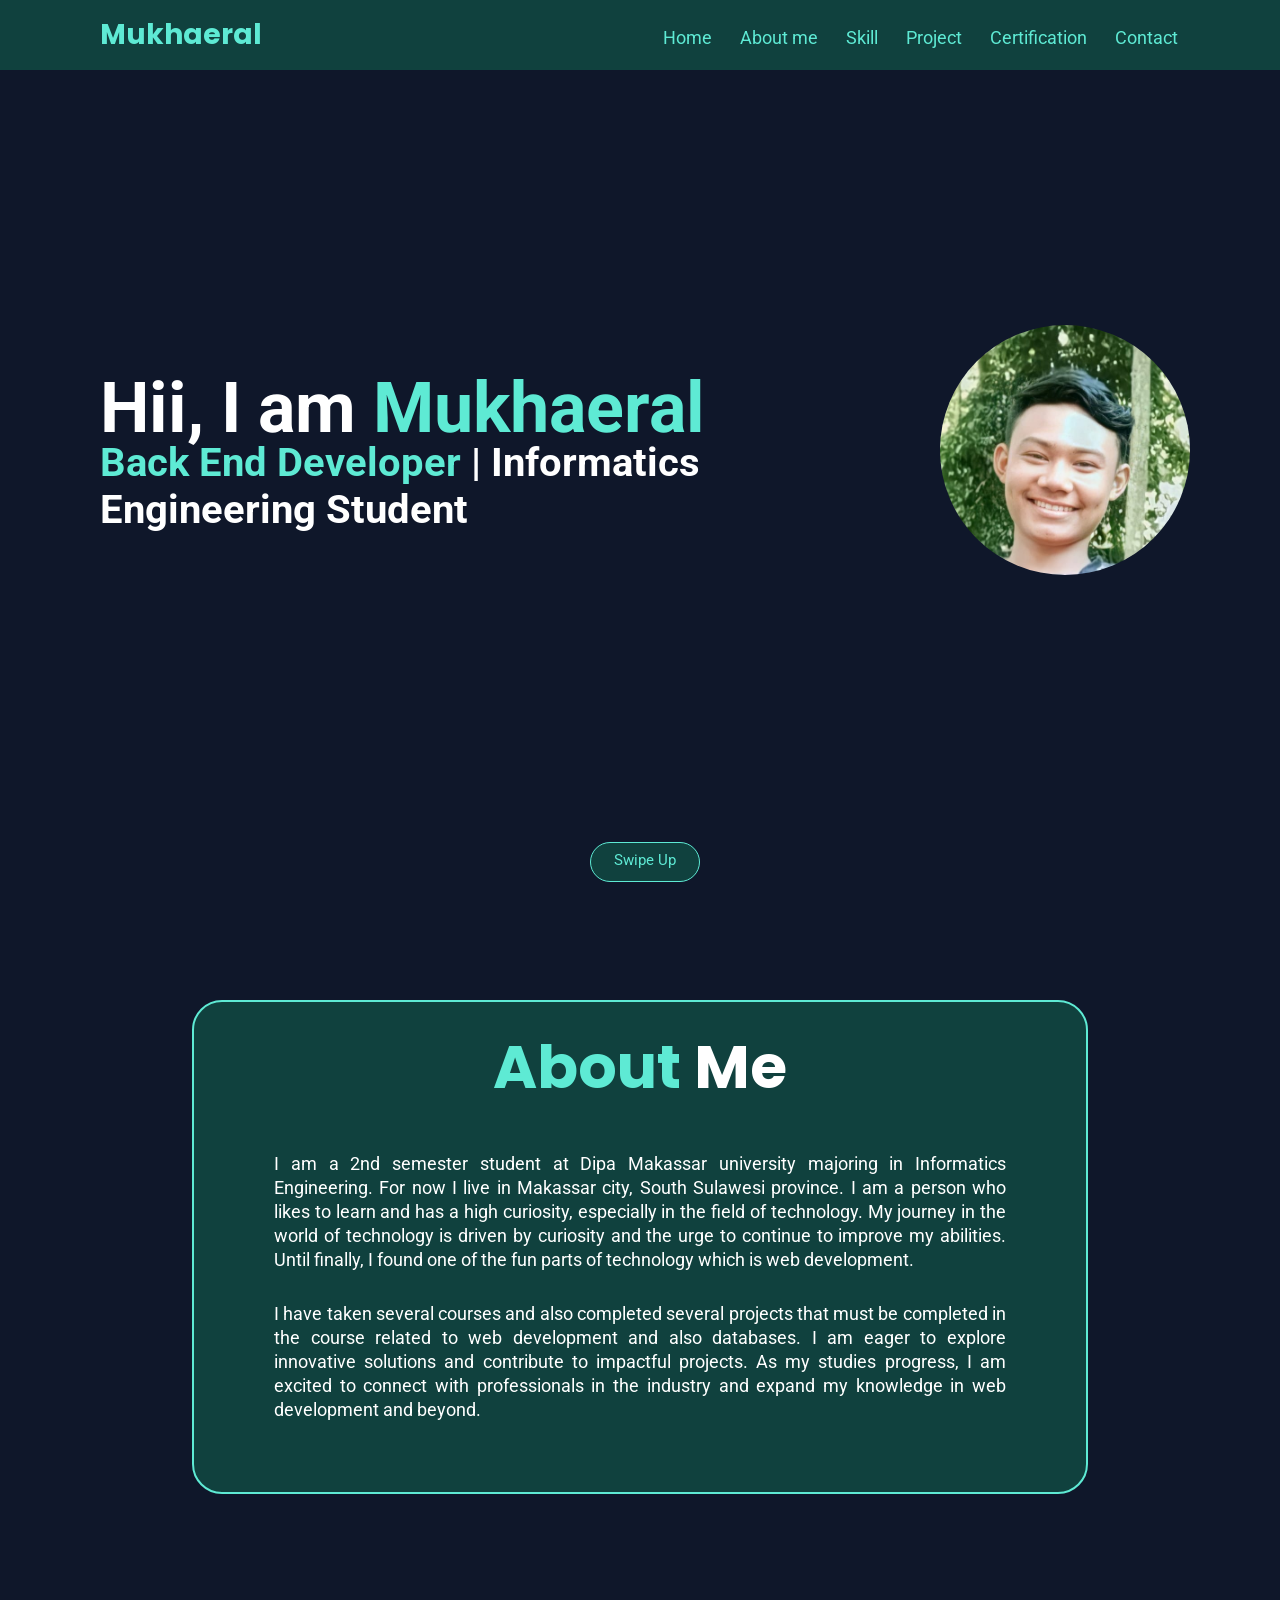
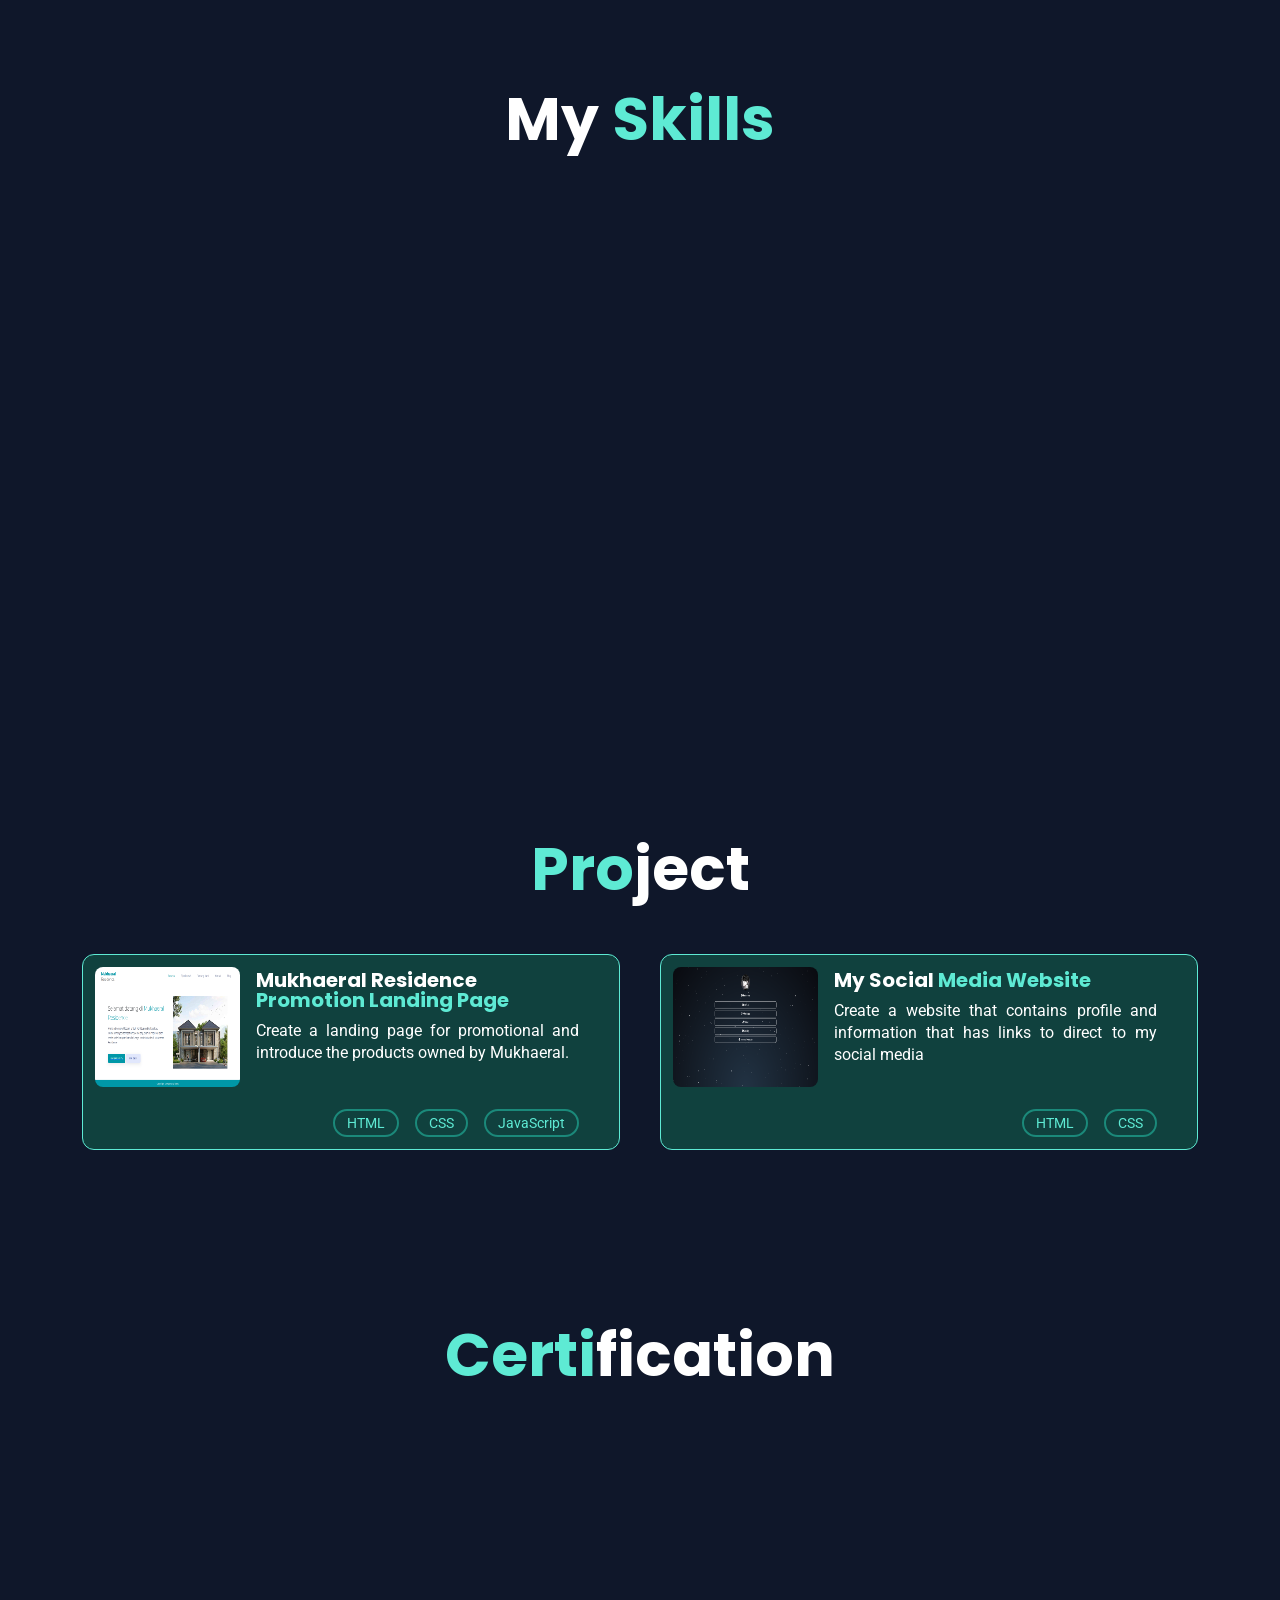
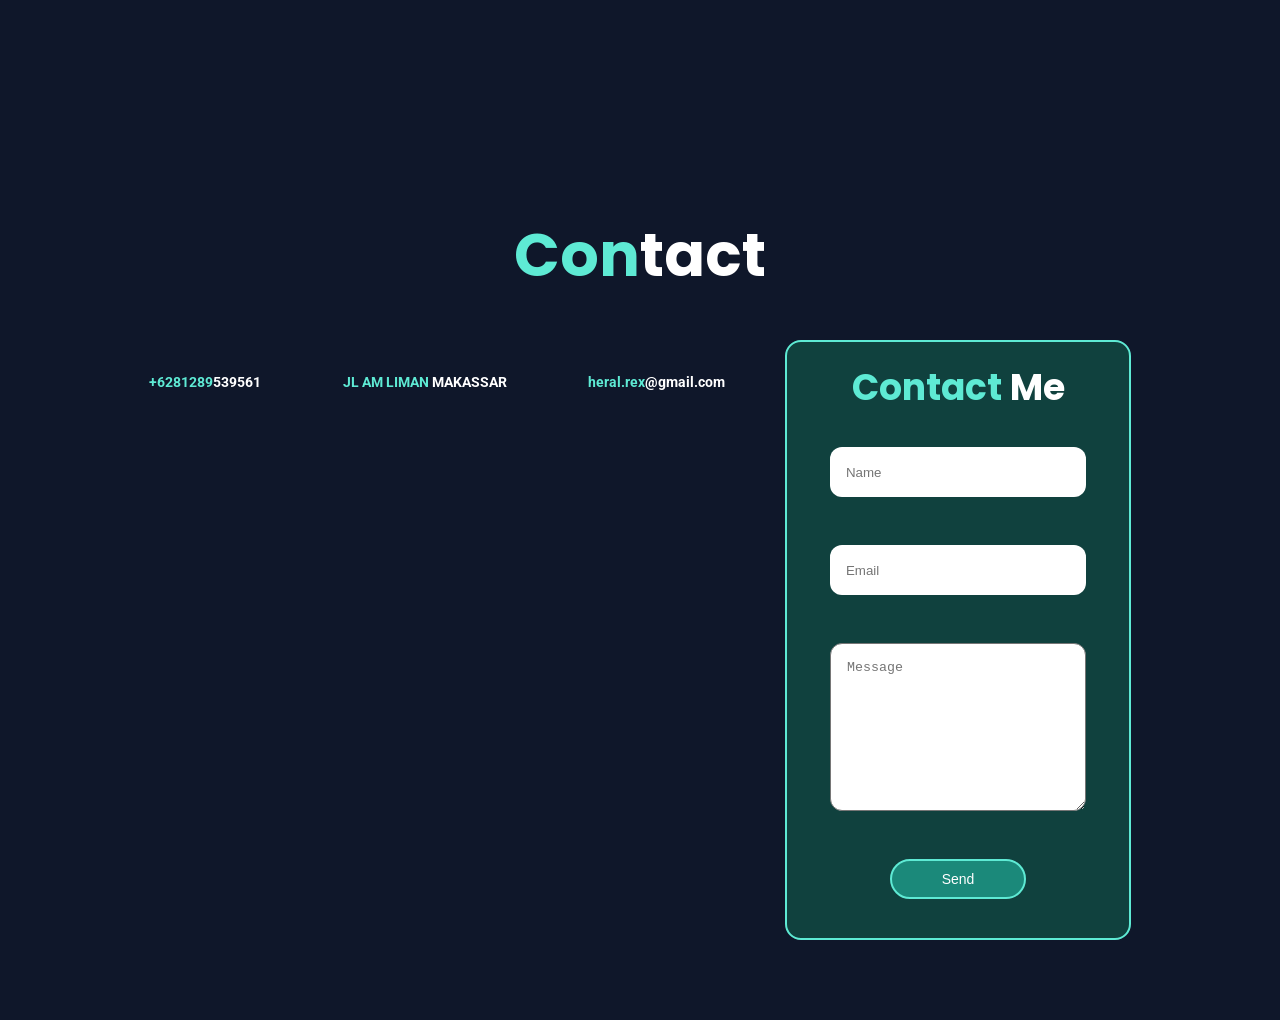
==== index.html @ 5451cfa3 "Add files via upload" ====
<!DOCTYPE html>
<html lang="en">

<head>
    <meta charset="UTF-8">
    <meta name="viewport" content="width=device-width, initial-scale=1.0">
    <title>Mukhaeral's Portofolio</title>

    <!-- font awesome -->
    <link rel="stylesheet" href="fontawesome/css/all.css">

    <!-- AOS ANIMATION -->
    <link href="https://unpkg.com/aos@2.3.1/dist/aos.css" rel="stylesheet">

    <!-- my style css -->
    <link rel="stylesheet" href="style/style.css">

    <!-- google font -->
    <link rel="preconnect" href="https://fonts.googleapis.com">
    <link rel="preconnect" href="https://fonts.gstatic.com" crossorigin>
    <link
        href="https://fonts.googleapis.com/css2?family=Poppins:ital,wght@0,100;0,200;0,300;0,400;0,500;0,600;0,700;0,800;0,900;1,100;1,200;1,300;1,400;1,500;1,600;1,700;1,800;1,900&family=Roboto:wght@400;500;700&display=swap"
        rel="stylesheet">
</head>

<body>
    <!-- HOME -->
    <section class="home" id="home">
        <header>
            <h2>Mukhaeral</h2>
            <ul class="">
                <li><a href="#home">Home</a></li>
                <li><a href="#about">About me</a></li>
                <li><a href="#skill">Skill</a></li>
                <li><a href="#project">Project</a></li>
                <li><a href="#certification">Certification</a></li>
                <li><a href="#contact">Contact</a></li>
            </ul>
            <i class="fa-solid fa-bars fa-2x hamburger-menu"></i>
        </header>
        <div class="section-home">
            <div class="field-text-home">
                <h1>Hii, I am <br> <span>Mukhaeral</span></h1>
                <h3>Back End Developer <span>| Informatics Engineering Student </span></h3>
            </div>
            <div class="field-image-home">
                <img src="img/photo.jpg" alt="">
            </div>
        </div>
        <a class="swipe-up" href="#about">Swipe Up <i class="fa-solid fa-arrow-down arrow-swipeup"></i></a>
    </section>
    <!-- HOME -->

    <!-- ABOUT -->
    <section class="about" id="about">
        <div class="container-about" data-aos="fade-up" data-aos-duration="1500">
            <h1>About <span>Me</span></h1>
            <p>I am a 2nd semester student at Dipa Makassar university majoring in Informatics Engineering. For
                now I live in Makassar city, South Sulawesi province. I am a person who likes to learn and has a high curiosity,
                especially in the field of technology. My journey in the world of technology is driven by curiosity and
                the urge to continue to improve my abilities. Until finally, I found one of the fun parts of technology
                which is web development.</p>
            <p>I have taken several courses and also completed several projects that must be
                completed in the course related to web development and also databases. I am eager to explore innovative
                solutions and contribute to impactful projects. As my studies progress, I am excited to connect with
                professionals in the industry and expand my knowledge in web development and beyond.</p>
        </div>
    </section>
    <!-- ABOUT -->

    <!-- SKILLS -->
    <section class="skill" id="skill">
        <h1>My <span>Skills</span></h1>
        <div class="container-image-skill">
            <div class="field-image-skill" data-aos="flip-left">
                <img src="img/logo_html.png" alt="" class="image-skill">
                <span>HTML</span>
            </div>
            <div class="field-image-skill">
                <img src="img/logo_css.png" alt="" class="image-skill">
                <span>CSS</span>
            </div>
            <div class="field-image-skill">
                <img src="img/logo_javascript.png" alt="" class="image-skill">
                <span>JAVASCRIPT</span>
            </div>
            <div class="field-image-skill">
                <img src="img/c-logo-icon-28389.png" alt="" class="image-skill">
                <span>C++</span>
            </div>
            <div class="field-image-skill">
                <img src="https://s3.dualstack.us-east-2.amazonaws.com/pythondotorg-assets/media/community/logos/python-logo-only.png" alt="" class="image-skill">
                <span>PYTHON</span>
            </div>
            <div class="field-image-skill">
                <img src="img/Flask.png" alt="" class="image-skill">
                <span>FLASK</span>
            </div>
            <div class="field-image-skill">
                <img src="img/logo_sql.png" alt="" class="image-skill">
                <span>SQL</span>
            </div>
            <div class="field-image-skill">
                <img src="img/logo_github.png" alt="" class="image-skill">
                <span>GITHUB</span>
            </div>
        </div>
    </section>
    <!--SKILLS -->

    <!-- PROJECT -->
    <section class="project" id="project">
        <h1>Pro<span>ject</span></h1>

        <div class="container-project">

            <div class="field-project">
                <a href="https://mukhaerall.github.io/residence.github.io/mukhaeral-residence-property/" class="link-to-project">
                    <img src="img/Cuplikan layar 2024-12-09 232421.png" alt="">
                    <div class="field-text-project">
                        <h3>Mukhaeral Residence <span>Promotion Landing Page</span></h3>
                        <p class="description-project">Create a landing page for promotional and introduce the
                            products owned by Mukhaeral.</p>
                    </div>
                </a>
                <div class="technology-project">
                    <a href="">HTML</a>
                    <a href="">CSS</a>
                    <a href="">JavaScript</a>
                </div>
            </div>



            <!-- <div class="field-project">
                <a href="" class="link-to-project">
                    <img src="img/project_websekolah.png" alt="">
                    <div class="field-text-project">
                        <h3>SMK Dharma Bakti <span>Registration Form</span></h3>
                        <p class="description-project">Create web information about SMK Dharma Bakti and create a
                            registration feature that directly outputs student data inputted using php</p>
                    </div>
                </a>
                <div class="technology-project">
                    <a href="">HTML</a>
                    <a href="">CSS</a>
                    <a href="">PHP</a>
                </div>
            </div> -->



            <!-- <div class="field-project">
                <a href="" class="link-to-project">
                    <img src="img/project_webbuku.png" alt="">
                    <div class="field-text-project">
                        <h3>Bookshelf <span>Apps</span></h3>
                        <p class="description-project">Create a bookshelf application that functions to monitor books
                            that
                            have not been read or books that have been read and add a book search feature in the
                            bookshelf
                            list.</p>
                    </div>
                </a>
                <div class="technology-project">
                    <a href="">HTML</a>
                    <a href="">CSS</a>
                    <a href="">JavaScript</a>
                    <a href="">Web Storage</a>
                </div>
            </div> -->



            <!-- <div class="field-project">
                <a href="https://fahriprasetya.github.io/ToDoList.github.io/" class="link-to-project">
                    <img src="img/project_todolist.png" alt="">
                    <div class="field-text-project">
                        <h3>To Do List <span>Web Apps</span></h3>
                        <p class="description-project">Create a to do list web application that functions to add tasks
                            that
                            you want to complete through user input. and has a feature to move or delete the task to
                            another
                            section if the task has been completed</p>
                    </div>
                </a>
                <div class="technology-project">
                    <a href="">HTML</a>
                    <a href="">CSS</a>
                    <a href="">JavaScript</a>
                    <a href="">Web Storage</a>
                </div>
            </div> -->


            <div class="field-project">
                <a href="https://mukhaerall.github.io/linktree/Linktree/" class="link-to-project">
                    <img src="img/Cuplikan layar 2024-12-09 213313.png" alt="">
                    <div class="field-text-project">
                        <h3>My Social <span>Media Website</span></h3>
                        <p class="description-project">Create a website that contains profile and information that has
                            links
                            to direct to my social media</p>
                    </div>
                </a>
                <div class="technology-project">
                    <a href="">HTML</a>
                    <a href="">CSS</a>
                    <!-- <a href="">JavaScript</a> -->
                </div>
            </div>



            <!-- <div class="field-project">
                <a href="" class="link-to-project">
                    <img src="img/project_webdigitalent.png" alt="">
                    <div class="field-text-project">
                        <h3>Slicing UI <span>Web Digitalent Kominfo</span></h3>
                        <p class="description-project">Duplicating one part of the Kominfo Digitalent website to hone my
                            skills and test my practical abilities in using html and css</p>
                    </div>
                </a>
                <div class="technology-project">
                    <a href="">HTML</a>
                    <a href="">CSS</a>
                </div>
            </div> -->


        </div>
    </section>
    <!-- PROJECT -->

    <!--Cerfitication -->
    <section class="certification" id="certification">
        <h1>Certi<span>fication</span></h1>
        <div class="container-certificate">
            <div class="field-certificate">
                <img src="img/download.jpeg" alt="" class="img-certificate" data-aos="zoom-in">
                <i class="fa-solid fa-eye fa-xl icon-eye"></i>
                <div class="overlay-image-certificate">
                    <div class="field-overlay-certificate">
                        <i class="fa-solid fa-chevron-left fa-3x slide-before-image-certificate"></i>
                        <img src="img/download.jpeg" alt="" class="img-certificate"
                            id="overlay-image-certificate-1">
                        <i class="fa-solid fa-chevron-right fa-3x slide-after-image-certificate"></i>
                        <button>Close</button>
                    </div>
                </div>
            </div>
            <!-- <div class="field-certificate">
                <img src="img/certificate_dicoding2.png" alt="" class="img-certificate" data-aos="zoom-in">
                <i class="fa-solid fa-eye fa-xl icon-eye"></i>
                <div class="overlay-image-certificate">
                    <div class="field-overlay-certificate">
                        <i class="fa-solid fa-chevron-left fa-3x slide-before-image-certificate"></i>
                        <img src="img/certificate_dicoding2.png" alt="" class="img-certificate"
                            id="overlay-image-certificate-2">
                        <i class="fa-solid fa-chevron-right fa-3x slide-after-image-certificate"></i>
                        <button>Close</button>
                    </div>
                </div>
            </div>
            <div class="field-certificate">
                <img src="img/certificate_dicoding3.png" alt="" class="img-certificate" data-aos="zoom-in">
                <i class="fa-solid fa-eye fa-xl icon-eye"></i>
                <div class="overlay-image-certificate">
                    <div class="field-overlay-certificate">
                        <i class="fa-solid fa-chevron-left fa-3x slide-before-image-certificate"></i>
                        <img src="img/certificate_dicoding3.png" alt="" class="img-certificate"
                            id="overlay-image-certificate-3">
                        <i class="fa-solid fa-chevron-right fa-3x slide-after-image-certificate"></i>
                        <button>Close</button>
                    </div>
                </div>
            </div>
            <div class="field-certificate">
                <img src="img/certificate_kominfo.png" alt="" class="img-certificate" data-aos="zoom-in">
                <i class="fa-solid fa-eye fa-xl icon-eye"></i>
                <div class="overlay-image-certificate">
                    <div class="field-overlay-certificate">
                        <i class="fa-solid fa-chevron-left fa-3x slide-before-image-certificate"></i>
                        <img src="img/certificate_kominfo.png" alt="" class="img-certificate"
                            id="overlay-image-certificate-4">
                        <i class="fa-solid fa-chevron-right fa-3x slide-after-image-certificate"></i>
                        <button>Close</button>
                    </div>
                </div>
            </div>
            <div class="field-certificate">
                <img src="img/certificate_revou.png" alt="" class="img-certificate" data-aos="zoom-in">
                <i class="fa-solid fa-eye fa-xl icon-eye"></i>
                <div class="overlay-image-certificate">
                    <div class="field-overlay-certificate">
                        <i class="fa-solid fa-chevron-left fa-3x slide-before-image-certificate"></i>
                        <img src="img/certificate_revou.png" alt="" class="img-certificate"
                            id="overlay-image-certificate-5">
                        <i class="fa-solid fa-chevron-right fa-3x slide-after-image-certificate"></i>
                        <button>Close</button>
                    </div>
                </div>
            </div>
            <div class="field-certificate">
                <img src="img/certificate_ptsysteric.jpg" alt="" class="img-certificate" data-aos="zoom-in">
                <i class="fa-solid fa-eye fa-xl icon-eye"></i>
                <div class="overlay-image-certificate">
                    <div class="field-overlay-certificate">
                        <i class="fa-solid fa-chevron-left fa-3x slide-before-image-certificate"></i>
                        <img src="img/certificate_ptsysteric.jpg" alt="" class="img-certificate"
                            id="overlay-image-certificate-6">
                        <i class="fa-solid fa-chevron-right fa-3x slide-after-image-certificate"></i>
                        <button>Close</button>
                    </div>
                </div>
            </div>
            <div class="field-certificate">
                <img src="img/certificate_DatabaseDesign.png" alt="" class="img-certificate" data-aos="zoom-in">
                <i class="fa-solid fa-eye fa-xl icon-eye"></i>
                <div class="overlay-image-certificate">
                    <div class="field-overlay-certificate">
                        <i class="fa-solid fa-chevron-left fa-3x slide-before-image-certificate"></i>
                        <img src="img/certificate_DatabaseDesign.png" alt="" class="img-certificate"
                            id="overlay-image-certificate-7">
                        <i class="fa-solid fa-chevron-right fa-3x slide-after-image-certificate"></i>
                        <button>Close</button>
                    </div>
                </div>
            </div>
            <div class="field-certificate">
                <img src="img/certificate_DatabaseProgramming.png" alt="" class="img-certificate" data-aos="zoom-in">
                <i class="fa-solid fa-eye fa-xl icon-eye"></i>
                <div class="overlay-image-certificate">
                    <div class="field-overlay-certificate">
                        <i class="fa-solid fa-chevron-left fa-3x slide-before-image-certificate"></i>
                        <img src="img/certificate_DatabaseProgramming.png" alt="" class="img-certificate"
                            id="overlay-image-certificate-8">
                        <i class="fa-solid fa-chevron-right fa-3x slide-after-image-certificate"></i>
                        <button>Close</button>
                    </div>
                </div>
            </div> -->
        </div>
    </section>
    <!--Certification -->

    <!-- CONTACT -->
    <section class="contact" id="contact">
        <h1>Con<span>tact</span></h1>
        <div class="container-contact">
            <div class="sosmed-and-maps">
                <div class="domain-and-contact">
                    <div class="domain-contact phone">
                        <a href="https://wa.me/6281289539561/?text=Halo%20saya%20tertarik%20melihat%20portofolio%20Anda%20bisakah%20kita%20bekerja%20sama%3F"
                            target="_blank"><i class="fa-solid fa-mobile-screen icon-domain-and-contact fa-2x"></i></a>
                        <a href="https://wa.me/6281289539561/?text=Halo%20saya%20tertarik%20melihat%20portofolio%20Anda%20bisakah%20kita%20bekerja%20sama%3F"
                            target="_blank"><span>+6281289</span>539561</a>
                    </div>
                    <div class="domain-contact house">
                        <a
                            href="https://maps.app.goo.gl/ETwwpcdt34MaTcy16" target="_blank"><i
                                class="fa-solid fa-location-dot icon-domain-and-contact fa-2x"></i></a>
                        <a
                            href="https://www.google.com/maps/embed?pb=!1m18!1m12!1m3!1d3973.7435226354655!2d119.44435619999999!3d-5.1449333!2m3!1f0!2f0!3f0!3m2!1i1024!2i768!4f13.1!3m3!1m2!1s0x2dbee38c693cf559%3A0xe69bbff5cd960261!2sAM%20LIMAN!5e0!3m2!1sid!2sid!4v1733607125897!5m2!1sid!2sid" target="_blank"><span>JL
                                AM LIMAN</span> MAKASSAR </a>
                    </div>
                    <div class="domain-contact email">
                        <a href="mailto:heral.rex@gmail.com" target="_blank"><i
                                class="fa-regular fa-envelope icon-domain-and-contact fa-2x"></i></a>
                        <a href="mailto:heral.rex@gmail.com" target="_blank"><span>heral.rex</span>@gmail.com</a>
                    </div>
                </div>
                <iframe
                    src="https://www.google.com/maps/embed?pb=!1m18!1m12!1m3!1d3973.7435226354655!2d119.44435619999999!3d-5.1449333!2m3!1f0!2f0!3f0!3m2!1i1024!2i768!4f13.1!3m3!1m2!1s0x2dbee38c693cf559%3A0xe69bbff5cd960261!2sAM%20LIMAN!5e0!3m2!1sid!2sid!4v1733607125897!5m2!1sid!2sid"
                    width="100%" height="450" style="border:0;" allowfullscreen="" loading="lazy"
                    referrerpolicy="no-referrer-when-downgrade" class="location-map"></iframe>
                <div class="social-media">
                    <a href="https://www.linkedin.com/in/heral-4009b130b/" target="_blank"><i
                            class="fa-brands fa-linkedin fa-2x"></i></a>
                    <a href="https://www.tiktok.com/@mukhaeral" target="_blank"><i
                            class="fa-brands fa-tiktok fa-2x"></i></a>
                    <a href="https://www.instagram.com/mukhaerall/" target="_blank"><i
                            class="fa-brands fa-instagram fa-2x"></i></a>
                </div>
            </div>

            <div class="form-message">
                <h2>Contact <span>Me</span></h2>
                <form action="">
                    <label for="name"></label>
                    <input type="text" id="name" placeholder="Name">
                    <label for="email"></label>
                    <input type="email" id="email" placeholder="Email">
                    <label for="message"></label>
                    <textarea name="message" id="message" placeholder="Message" rows="10"></textarea>
                    <button type="submit" class="send-contact">Send</button>
                </form>
            </div>
        </div>
    </section>
    <!-- CONTACT -->

    <!-- AOS ANIMATION JAVASCRIPT -->
    <script src="https://unpkg.com/aos@2.3.1/dist/aos.js"></script>
    <!-- AOS ANIMATION JAVASCRIPT -->

    <!-- SWEET ALERT -->
    <script src="https://cdn.jsdelivr.net/npm/sweetalert2@11"></script>

    <!-- MY SCRIPT -->
    <script src="js/script.js"></script>

</body>

</html>
---- style/style.css ----
* {
    margin: 0;
    padding: 0;
    box-sizing: border-box;
    color: white;
}

body {
    background-color: rgb(15, 23, 42);
    min-height: 3000px;
}

a {
    text-decoration: none;
}

.swal2-icon {
    font-family: inherit !important;  /* Hilangkan pengaruh FontAwesome */
}

.swal2-icon.swal2-warning {
    background-color: #f8bb86 !important; /* Ubah warna icon jika diperlukan */
    border-color: #f8bb86 !important;
}

/* backgrond code RGB (15,23,42) */
/* background text rgb(16, 65, 62) */
/* text header code  */

/* HOME DESKTOP */
.home {
    height: 100vh;
    position: relative;
    display: flex;
    flex-direction: column;
    justify-content: center;
}

/* NAVBAR DESKTOP */
header {
    display: flex;
    align-items: center;
    position: fixed;
    top: 0;
    left: 0;
    right: 0;
    z-index: 9999;
    height: 70px;
    background-color: rgb(16, 65, 62);
}

header h2 {
    font-family: "Poppins", sans-serif;
    position: absolute;
    left: 100px;
    font-size: 28px;
}

header h2, header ul li a, .field-text-home h1 span, .field-text-home h3 {
    color: rgb(94, 234, 212);
}

header ul {
    position: absolute;
    right: 90px;
    margin-top: 5px;
}

header ul li {
    display: inline;
    margin: 0px 12px;
}

header ul li {
    list-style-type: none;
}

header ul li a {
    font-family: "Roboto", sans-serif;
    font-size: 18px;
    transition: .3s;
}

header ul li a:hover {
    color: rgb(27, 137, 122);
}

.hamburger-menu {
    display: none;
}

/* NAVBAR DESKTOP */


/* MAIN HOME */
.section-home {
    position: absolute;
    left: 100px;
    right: 90px;
    display: flex;
    justify-content: space-between;
    align-items: center;

}

.field-text-home {
    width: 70%;
}

.field-text-home h1 {
    font-size: 70px;
    font-family: 'Roboto', sans-serif;
    margin-bottom: -10px;
    color: white;
}

.field-text-home h1 br {
    display: none;
}


.field-text-home h3 {
    font-size: 40px;
    font-family: 'Roboto', sans-serif;
}

.field-text-home h3 span {
    color: white;
}

.field-text-home p {
    font-family: 'Roboto', sans-serif;
    max-width: 75%;
}

.field-image-home {
    width: 250px; /* Atur lebar kontainer */
    height: 250px; /* Atur tinggi kontainer */
    overflow: hidden; /* Sembunyikan bagian gambar yang keluar dari kontainer */
    border-radius: 50%; /* Membuat kontainer berbentuk lingkaran (opsional) */
    display: flex; /* Menggunakan flexbox untuk memusatkan gambar */
    justify-content: center; /* Memusatkan gambar secara horizontal */
    align-items: first baseline; /* Memusatkan gambar secara vertikal */
}

.field-image-home img {
    width: 100%; /* Atur lebar gambar agar sesuai dengan lebar kontainer */
    height: auto; /* Mempertahankan rasio aspek gambar */
    object-fit: cover; /* Gambar akan mengisi area tanpa distorsi */
    object-position: top; /* Pusatkan gambar */
}

.home .swipe-up {
    font-family: 'Roboto', sans-serif;
    font-size: 15px;
    width: 110px;
    height: 40px;
    border-radius: 20px;
    position: absolute;
    bottom: 2%;
    left: 50%;
    right: 50%;
    margin-left: -50px;
    background-color: rgb(16, 65, 62);
    color: rgb(94, 234, 212);
    border: 1px solid rgb(94, 234, 212);
    transition: .3s;
    text-align: center;
    line-height: 35px;
}



.home .swipe-up:hover {
    background-color: rgb(10, 44, 41);
    width: 112px;
    height: 41px;
    border: none;
}

.home .arrow-swipeup {
    color: rgb(94, 234, 212);
    margin-top: 4px;
}

/* HOME */


/* ABOUT DESKTOP */
.about {
    padding: 100px 0;
}

.container-about {
    width: 70%;
    margin: 0 auto;
    padding: 20px 80px 70px;
    background-color: rgb(16, 65, 62);
    border: 2px solid rgb(94, 234, 212);
    border-radius: 30px;
}

.container-about h1 {
    color: rgb(94, 234, 212);
    font-family: 'Poppins', sans-serif;
    font-size: 60px;
    text-align: center;
    margin-bottom: 40px;
}

.container-about h1 span {
    color: white;
}

.container-about p {
    font-family: 'Roboto', sans-serif;
    text-align: justify;
    font-size: 18px;
    line-height: 24px;
}

.container-about p:nth-child(2) {
    margin-bottom: 30px;
}

/* ABOUT DESKTOP */


/* SKILLS DESKTOP */
.skill {
    padding: 80px 0;

}

.skill h1 {
    font-family: 'Poppins', sans-serif;
    font-size: 60px;
    text-align: center;
    margin-bottom: 60px;
}

.skill h1 span {
    color: rgb(94, 234, 212);

}

.container-image-skill {
    width: 90%;
    margin: 0 auto;
    display: flex;
    gap: 30px;
    flex-wrap: wrap;
    justify-content: center;
}

.field-image-skill {
    position: relative;
    background-color: rgb(16, 65, 62);
    width: 20%;
    border: 2px solid rgb(94, 234, 212);
    border-radius: 12px;
    height: 205px;
    display: flex;
    align-items: center;
    justify-content: center;
}

.field-image-skill span {
    position: absolute;
    display: inline-block;
    width: 100%;
    height: 100%;
    background-color: rgb(94, 234, 212);
    color: rgb(16, 65, 62);
    border: none;
    border-radius: 12px;
    font-family: 'Poppins', sans-serif;
    font-size: 32px;
    font-weight: 700;
    text-align: center;
    line-height: 180px;
    transform: scale(0, 1);
    transform-origin: bottom;
    transition: transform .5s;

}

.field-image-skill:hover span {
    transform: scale(1);

}

.image-skill {
    width: 120px;
}

/* SKILLS DESKTOP */


/* PROJECT DESKTOP */
.project {
    padding: 80px 0;
}

.project h1 {
    font-size: 60px;
    text-align: center;
    color: rgb(94, 234, 212);
    font-family: 'Poppins', sans-serif;
    margin-bottom: 40px;
}

.project h1 span {
    color: white;
}

.container-project {
    width: 100%;
    margin: 0 auto;
    display: flex;
    flex-wrap: wrap;
    justify-content: center;
    align-items: center;
    gap: 40px;
}

.field-project {
    width: 42%;
    border-radius: 12px;
    padding: 12px 40px 12px 12px;
    background-color: rgb(16, 65, 62);
    border: 1px solid rgb(94, 234, 212);
    transition: transform .3s ease-in-out;
    display: grid;
    grid-auto-columns: 100%;
    grid-auto-rows: max-content;
    row-gap: 22px;
    grid-template-areas: 
    'main-project' 'technology-project';
    transition: transform .3s;
}

.field-project:hover {
    transform: translateY(-10px);
}

.link-to-project {
    grid-area: main-project;
    display: flex;
    gap: 16px;
}

.field-project img {
    border-radius: 8px;
    width: 30%;
    min-height: 120px;
}

.field-text-project {
    width: 70%;
    margin-top: 3px;
}

.field-text-project h3 {
    font-family: 'Poppins', sans-serif;
    font-size: 20px;
    line-height: 20px;
    margin-bottom: 10px;
}

.field-text-project h3 span {
    color: rgb(94, 234, 212);
}

.description-project {
    font-family: 'Roboto', sans-serif;
    font-size: 16px;
    line-height: 22px;
    text-align: justify;
}

.technology-project {
    display: flex;
    justify-content: end;
    gap: 16px;
    grid-area: technology-project;;
}

.technology-project a {
    font-family: 'Roboto', sans-serif;
    font-size: 14px;
    text-decoration: none;
    background-color: rgb(16, 65, 62);
    border: 2px solid rgb(27, 137, 122);
    color: rgb(94, 234, 212);
    padding: 4px 12px;
    border-radius: 16px;
}

.technology-project a:hover {
    cursor: pointer;
}


/* PROJECT DESKTOP */

/* CERTIFICATE DESKTOP */
.certification {
    padding: 80px 0 40px;

}

.certification h1 {
    font-size: 60px;
    font-family: 'Poppins', sans-serif;
    text-align: center;
    color: rgb(94, 234, 212);
    margin-bottom: 40px;
}

.certification h1 span {
    color: white;
}

.container-certificate {
    width: 90%;
    margin: 0 auto;
    display: flex;
    flex-wrap: wrap;
    justify-content: center;
    align-items: center;
    gap: 40px 60px;
}

.field-certificate {
    width: 27%;
    height: 250px;
    position: relative;
}

.field-certificate img:nth-child(1) {
    position: absolute;
    width: 100%;
    height: 250px;
}

.field-certificate .icon-eye {
    width: 100%;
    height: 250px;
    position: absolute;
    background-color: #666;
    text-align: center;
    line-height: 250px;
    opacity: 0;
    transition: opacity .3s;
}

.field-certificate:hover {
    cursor: pointer;
}

.field-certificate:hover i {
    opacity: 0.9;
}

.overlay-image-certificate {
    position: fixed;
    top: 0;
    left: 0;
    right: 0;
    bottom: 0;
    z-index: 9999;
    height: 100vh;
    background-color: rgba(0, 0, 0, 0.7);
    transition: .3s;
    transform: scale(0);
    display: flex;
    justify-content: center;
    align-items: center;
}

.field-overlay-certificate {
    position: relative;
    width: 50%;
    height: 600px;
    display: flex;
    justify-content: center;
    align-items: center;
    gap: 12px;
}

.field-overlay-certificate img {
    width: 90%;
    height: 400px;
}

.overlay-image-certificate button {
    position: absolute;
    bottom: 40px;
    width: 16%;
    height: 40px;
    background-color: darkred;
    border: none;
    border-radius: 12px;
}

.overlay-image-certificate button:hover {
    cursor: pointer;
}


/* CERTIFICATE DESKTOP */
.contact {
    padding: 80px 0;
}

.contact h1 {
    font-size: 60px;
    font-family: 'Poppins', sans-serif;
    text-align: center;
    color: rgb(94, 234, 212);
    margin-bottom: 40px;
}

.contact h1 span {
    color: white;
}

.container-contact {
    width: 90%;
    margin: 0 auto;
    display: flex;
    justify-content: center;
    gap: 60px;
    align-items: center;
}

.sosmed-and-maps {
    width: 50%;
    display: flex;
    flex-direction: column;
}

.domain-and-contact {
    display: flex;
    width: 100%;
    justify-content: space-between;
    margin-bottom: 24px;
}

.domain-contact {
    display: flex;
    flex-direction: column;
    align-items: center;
}

.domain-contact a span {
    color: rgb(94, 234, 212);
}


i {
    color: rgb(94, 234, 212);
}


.domain-and-contact a {
    font-family: 'Roboto', sans-serif;
    font-size: 14px;
    font-weight: 700;
}

iframe {
    border-radius: 24px;
    margin-bottom: 24px;
}

.social-media {
    width: 100%;
}

.social-media i {
    margin-right: 40px;
}

.social-media i:nth-child(1) {
    margin-left: 12px;
}

.form-message {
    width: 30%;
    height: 600px;
    background-color: rgb(16, 65, 62);
    border: 2px solid rgb(94, 234, 212);
    border-radius: 16px;
}

.form-message h2 {
    font-family: 'Poppins', sans-serif;
    font-size: 36px;
    text-align: center;
    color: rgb(94, 234, 212);
    margin: 18px 0 32px;
}

.form-message h2 span {
    color: white;
}

.form-message form {
    width: 100%;
    display: flex;
    flex-direction: column;
    align-items: center;
}

input {
    display: block;
    width: 75%;
    height: 50px;
    padding-left: 16px;
    margin: 0 auto 48px;
    border-radius: 12px;
    border: none;
    outline: none;
    color: black;
}

input:focus {
    border: 3px solid rgb(94, 234, 212);
    color: black;
}



textarea {
    display: block;
    width: 75%;
    margin: 0 auto;
    padding-top: 16px;
    padding-left: 16px;
    border-radius: 12px;
    margin-bottom: 48px;
    color: black;
    outline: none;
}

textarea:focus {
    border: 3px solid rgb(94, 234, 212);
    color: black;
}

.form-message form button {
    width: 40%;
    height: 40px;
    background-color: rgb(27, 137, 122);
    border: 2px solid rgb(94, 234, 212);
    border-radius: 32px;
    font-size: 14px;
    transition: .3s;
}

.form-message form button:hover {
    cursor: pointer;
    background-color: rgb(16, 65, 62);
}

/* MAX WIDTH 480 PX (MOBILE)*/
@media only screen and (max-width: 600px) {

    /* NAVBAR MOBILE */
    header ul {
        display: block;
        top: -300px;
        right: 0;
        width: 100%;
        margin: 0;
        transition: all .7s;
    }

    .ul-active {
        top: 70px;
    }

    header ul li {
        display: block;
        margin: 0px 0px;
        padding: 8px;
        border-bottom: 1px solid rgb(94, 234, 212);
        background-color: rgb(16, 65, 62);
        text-align: center;
    }

    header ul li:nth-child(1) {
        border-top: 1px solid rgb(94, 234, 212);
    }

    header h2 {
        left: 30px;
    }

    .hamburger-menu {
        display: inline-block;
        position: absolute;
        right: 30px;
        color: rgb(94, 234, 212);
    }

    /* NAVBAR MOBILE */


    /* HOME MOBILE */
    .section-home {
        flex-direction: column-reverse;
        justify-content: center;
        align-items: center;
        top: 120px;
        left: 0;
        right: 0;
    }

    .field-text-home {
        width: 100%;
    }

    .field-text-home h1 {
        font-size: 42px;
        margin-bottom: 60px;
        text-align: center;
        line-height: 40px;
    }

    .field-text-home h1 span {
        font-size: 36px;
    }

    .field-text-home h1 br {
        display: inline-block;
    }

    .field-text-home h3 {
        font-size: 14px;
        text-align: center;
    }

    .field-image-home {
        width: 100%;

    }

    .field-image-home img {
        width: 270px;
        margin-bottom: 18px;
        margin-left: 0;
    }

    .home .swipe-up {
        bottom: 50px;
    }

    /* HOME MOBILE */


    /* ABOUT MOBILE */
    .about {
        padding: 60px 0 0;
    }

    .container-about {
        background: none;
        border: none;
        width: 87%;
        padding: 20px;
        border-radius: 20px;
    }

    .container-about h1 {
        font-size: 42px;
        margin-bottom: 20px;
    }

    .container-about p {
        font-size: 15px;
        line-height: 18px;
    }

    /* ABOUT MOBILE */


    /* SKILLS MOBILE */
    .skill h1 {
        margin-bottom: 20px;
    }

    .container-image-skill {
        width: 70%;
    }

    .field-image-skill {
        width: 100%;
        height: 175px;
    }

    /* SKILLS MOBILE */


    /* PROJECT MOBILE */
    .container-project {
        width: 100%;
        gap: 24px;
    }

    .field-project {
        width: 90%;
        padding: 12px 16px 24px 16px;
    }

    .field-project img {
        width: 100%;
        margin-right: 0;
        margin-bottom: 10px;
    }

    .link-to-project {
        flex-wrap: wrap;
    }

    .field-text-project {
        width: 100%;
        height: min-content;
        margin-top: 0;
    }

    .field-text-project h3 {
        line-height: 24px;
        margin-bottom: 18px;
    }

    .technology-project {
        position: static;
        flex-wrap: wrap;
        justify-content: end;
        width: 100%;
    }


    /* PROJECT MOBILE */


    /* CERTIFICATE MOBILE */
    .certification h1 {
        font-size: 42px;
    }

    .container-certificate {
        gap: 24px 0;
    }

    .field-certificate {
        width: 100%;
    }

    .field-overlay-certificate {
        width: 80%;
    }

    .overlay-image-certificate img {
        height: 270px;
    }

    .overlay-image-certificate button {
        width: 30%;
    }

    /* CERTIFICATE MOBILE */


    /* CONTACT MOBILE */

    .container-contact {
        width: 85%;
        flex-wrap: wrap;
    }

    .sosmed-and-maps {
        width: 100%;
    }

    .domain-and-contact {
        flex-direction: column;
        align-items: start;
        gap: 16px;
    }

    .domain-contact {
        flex-direction: row;
    }

    .domain-contact a {
        margin-right: 24px;
    }

    .domain-contact:nth-child(3) a {
        margin-right: 16px;
    }

    iframe {
        height: 350px;
    }

    input {
        margin-bottom: 32px;
    }

    textarea {
        margin-bottom: 32px;
    }

    .form-message {
        width: 100%;
        height: 550px;
        border-radius: 20px;
    }
    /* CONTACT MOBILE */
}
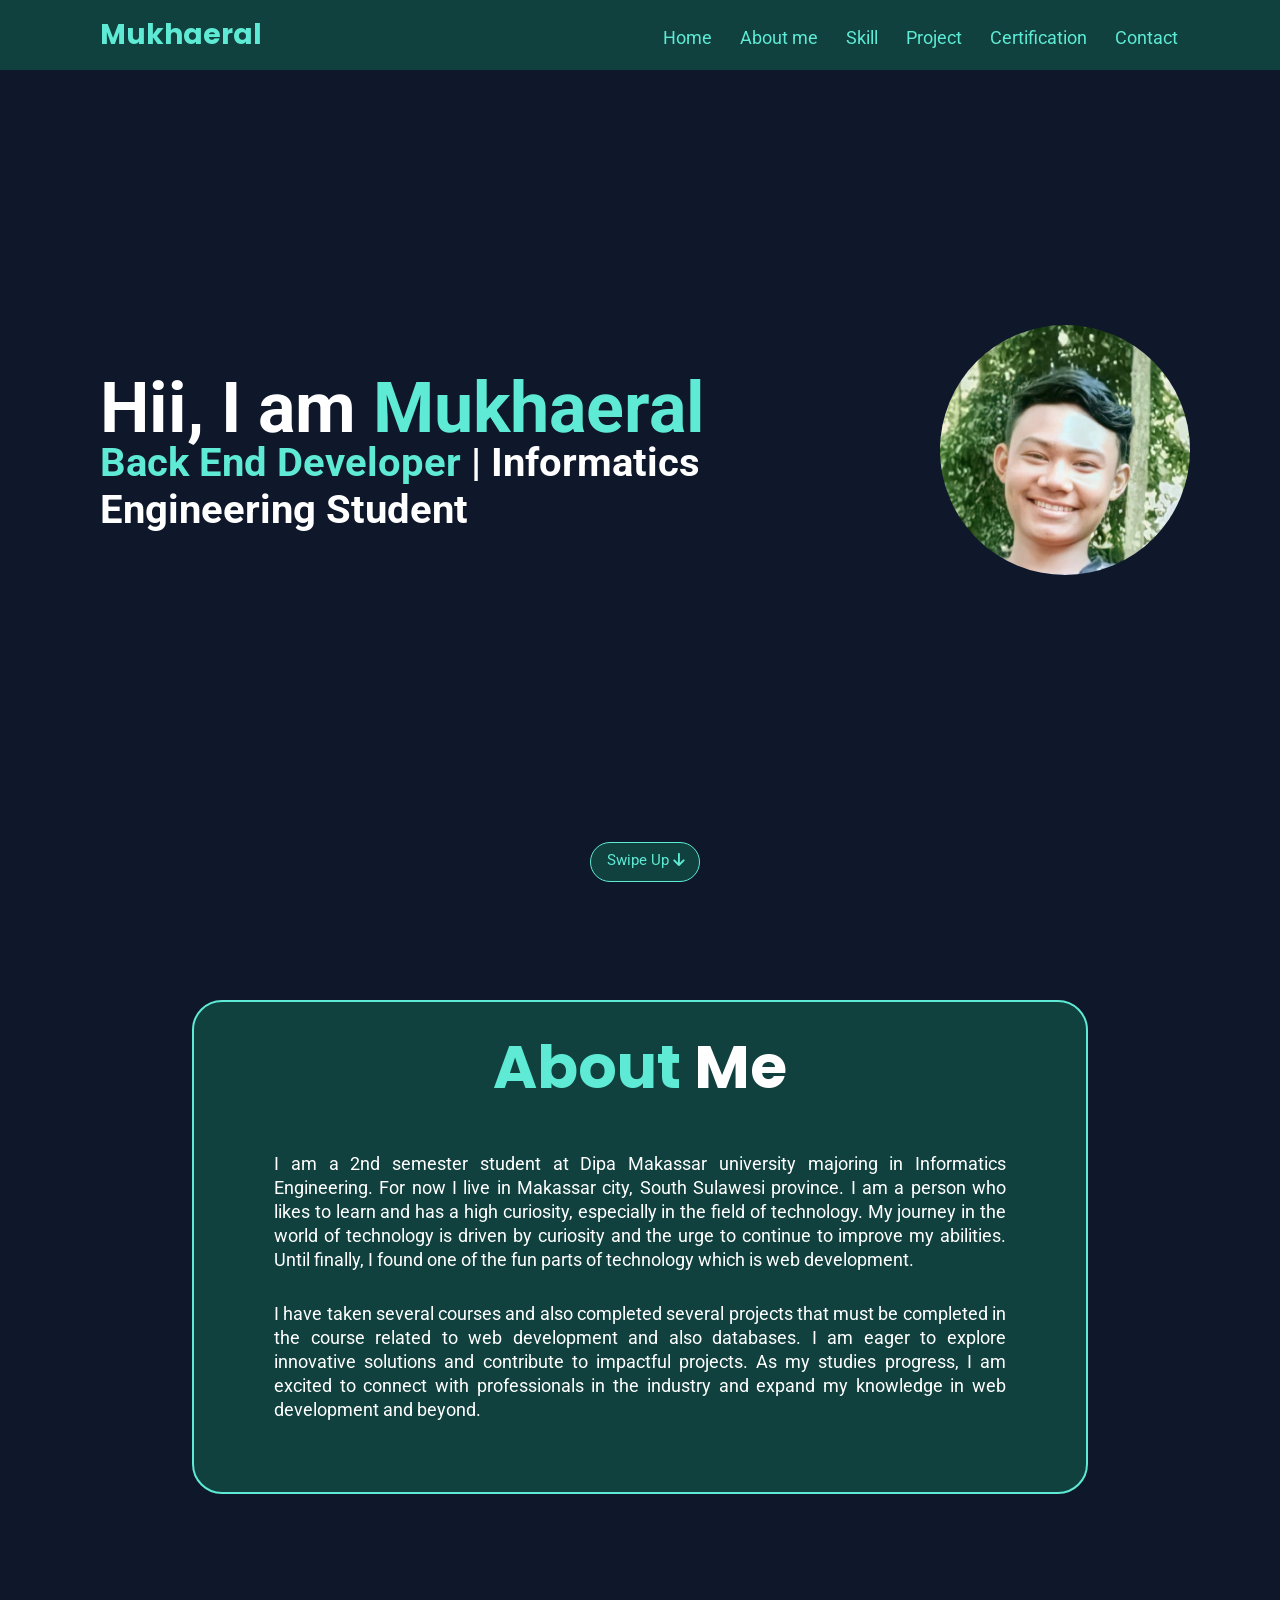
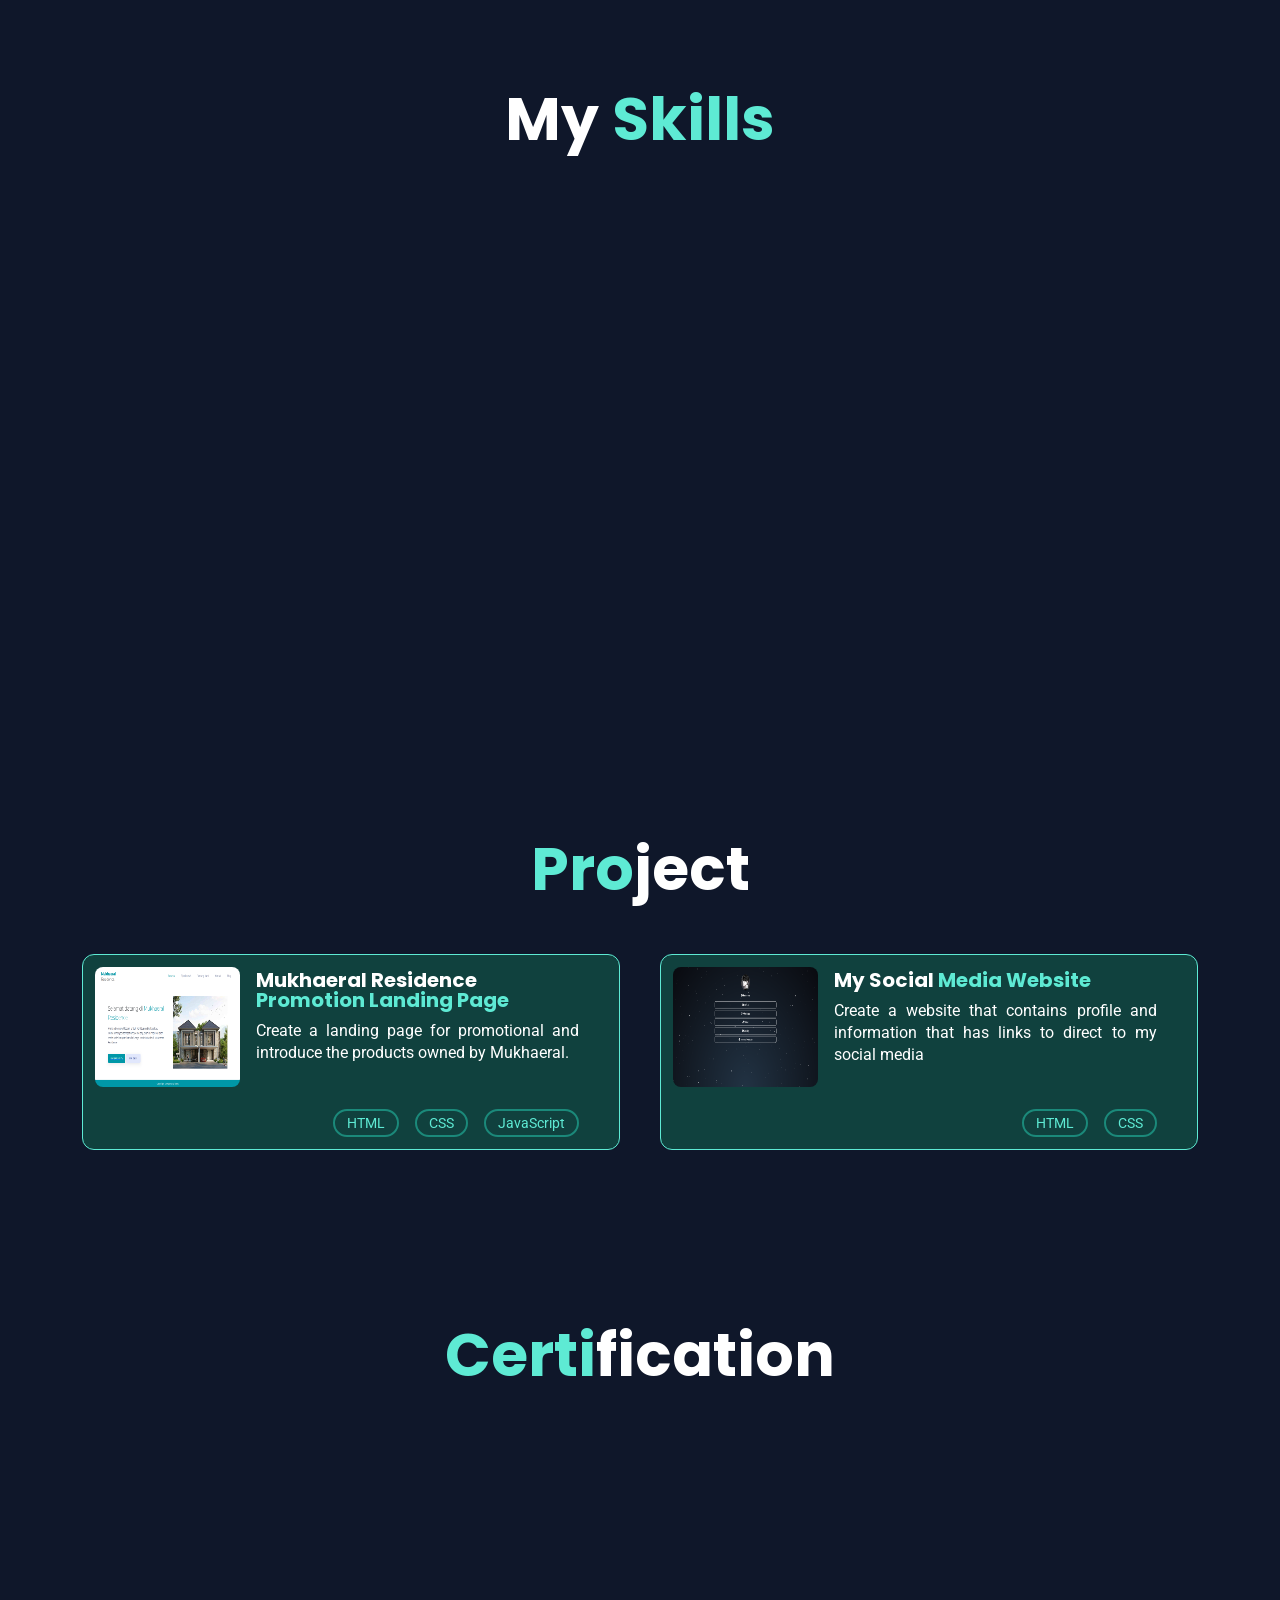
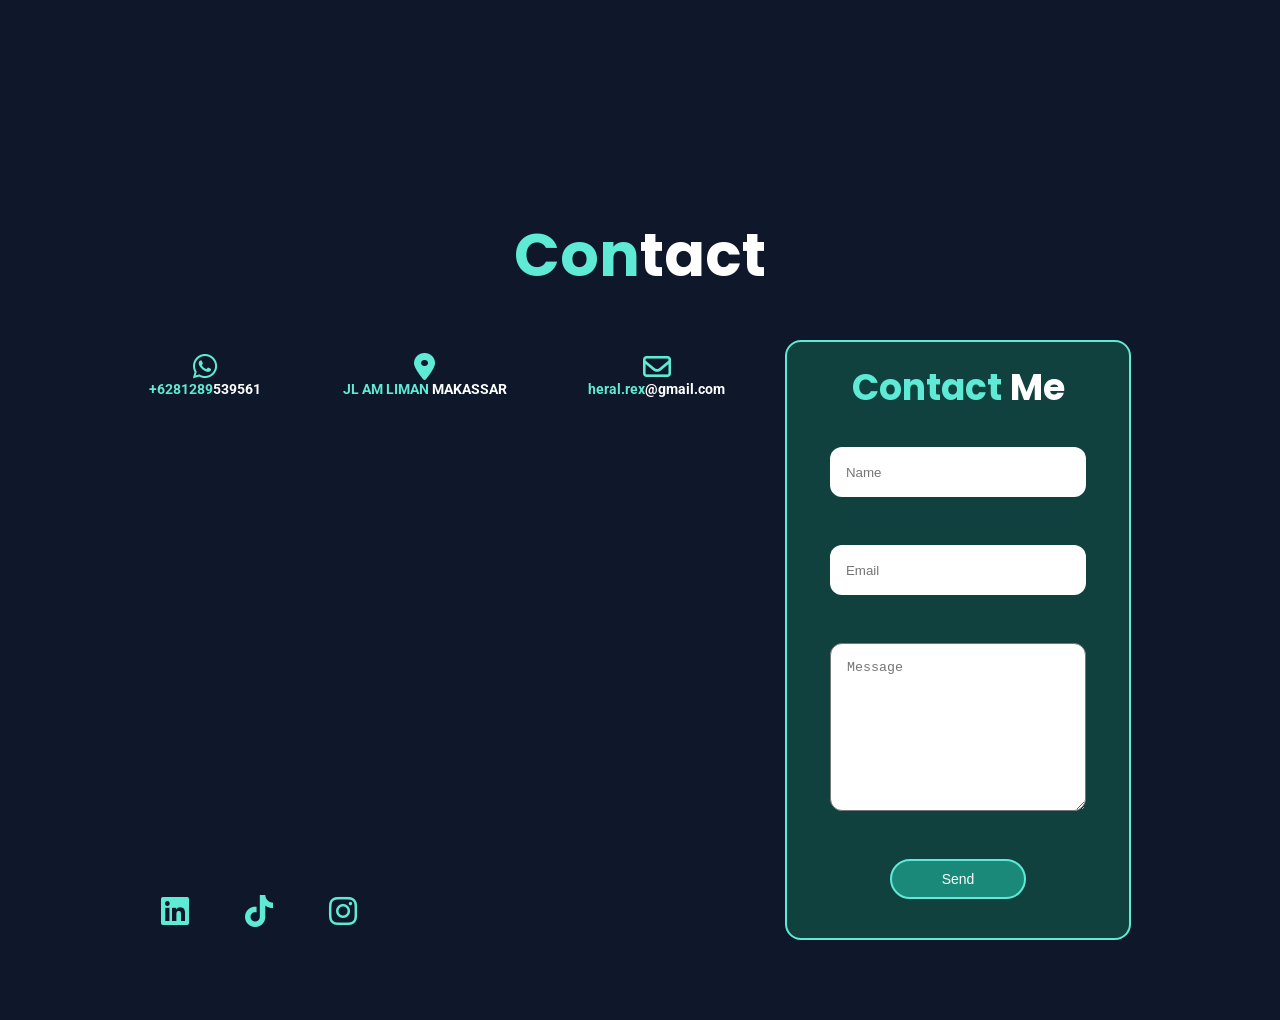
==== commit ede2f311: "Update index.html" ====
--- a/index.html
+++ b/index.html
@@ -7,6 +7,7 @@
     <title>Mukhaeral's Portofolio</title>
 
     <!-- font awesome -->
+    <link rel="stylesheet" href="https://cdnjs.cloudflare.com/ajax/libs/font-awesome/6.0.0-beta3/css/all.min.css">
     <link rel="stylesheet" href="fontawesome/css/all.css">
 
     <!-- AOS ANIMATION -->
@@ -347,15 +348,17 @@
     <!-- CONTACT -->
     <section class="contact" id="contact">
         <h1>Con<span>tact</span></h1>
-        <div class="container-contact">
-            <div class="sosmed-and-maps">
-                <div class="domain-and-contact">
-                    <div class="domain-contact phone">
-                        <a href="https://wa.me/6281289539561/?text=Halo%20saya%20tertarik%20melihat%20portofolio%20Anda%20bisakah%20kita%20bekerja%20sama%3F"
-                            target="_blank"><i class="fa-solid fa-mobile-screen icon-domain-and-contact fa-2x"></i></a>
-                        <a href="https://wa.me/6281289539561/?text=Halo%20saya%20tertarik%20melihat%20portofolio%20Anda%20bisakah%20kita%20bekerja%20sama%3F"
-                            target="_blank"><span>+6281289</span>539561</a>
-                    </div>
+       <div class="container-contact">
+    <div class="sosmed-and-maps">
+        <div class="domain-and-contact">
+            <div class="domain-contact phone">
+                <a href="https://wa.me/6281289539561/?text=Halo%20saya%20tertarik%20melihat%20portofolio%20Anda%20bisakah%20kita%20bekerja%20sama%3F" target="_blank">
+                    <i class="fab fa-whatsapp icon-domain-and-contact fa-2x"></i> <!-- Ikon WA -->
+                </a>
+                <a href="https://wa.me/6281289539561/?text=Halo%20saya%20tertarik%20melihat%20portofolio%20Anda%20bisakah%20kita%20bekerja%20sama%3F" target="_blank">
+                    <span>+6281289</span>539561
+                </a>
+            </div>
                     <div class="domain-contact house">
                         <a
                             href="https://maps.app.goo.gl/ETwwpcdt34MaTcy16" target="_blank"><i
@@ -412,4 +415,4 @@
 
 </body>
 
-</html>+</html>
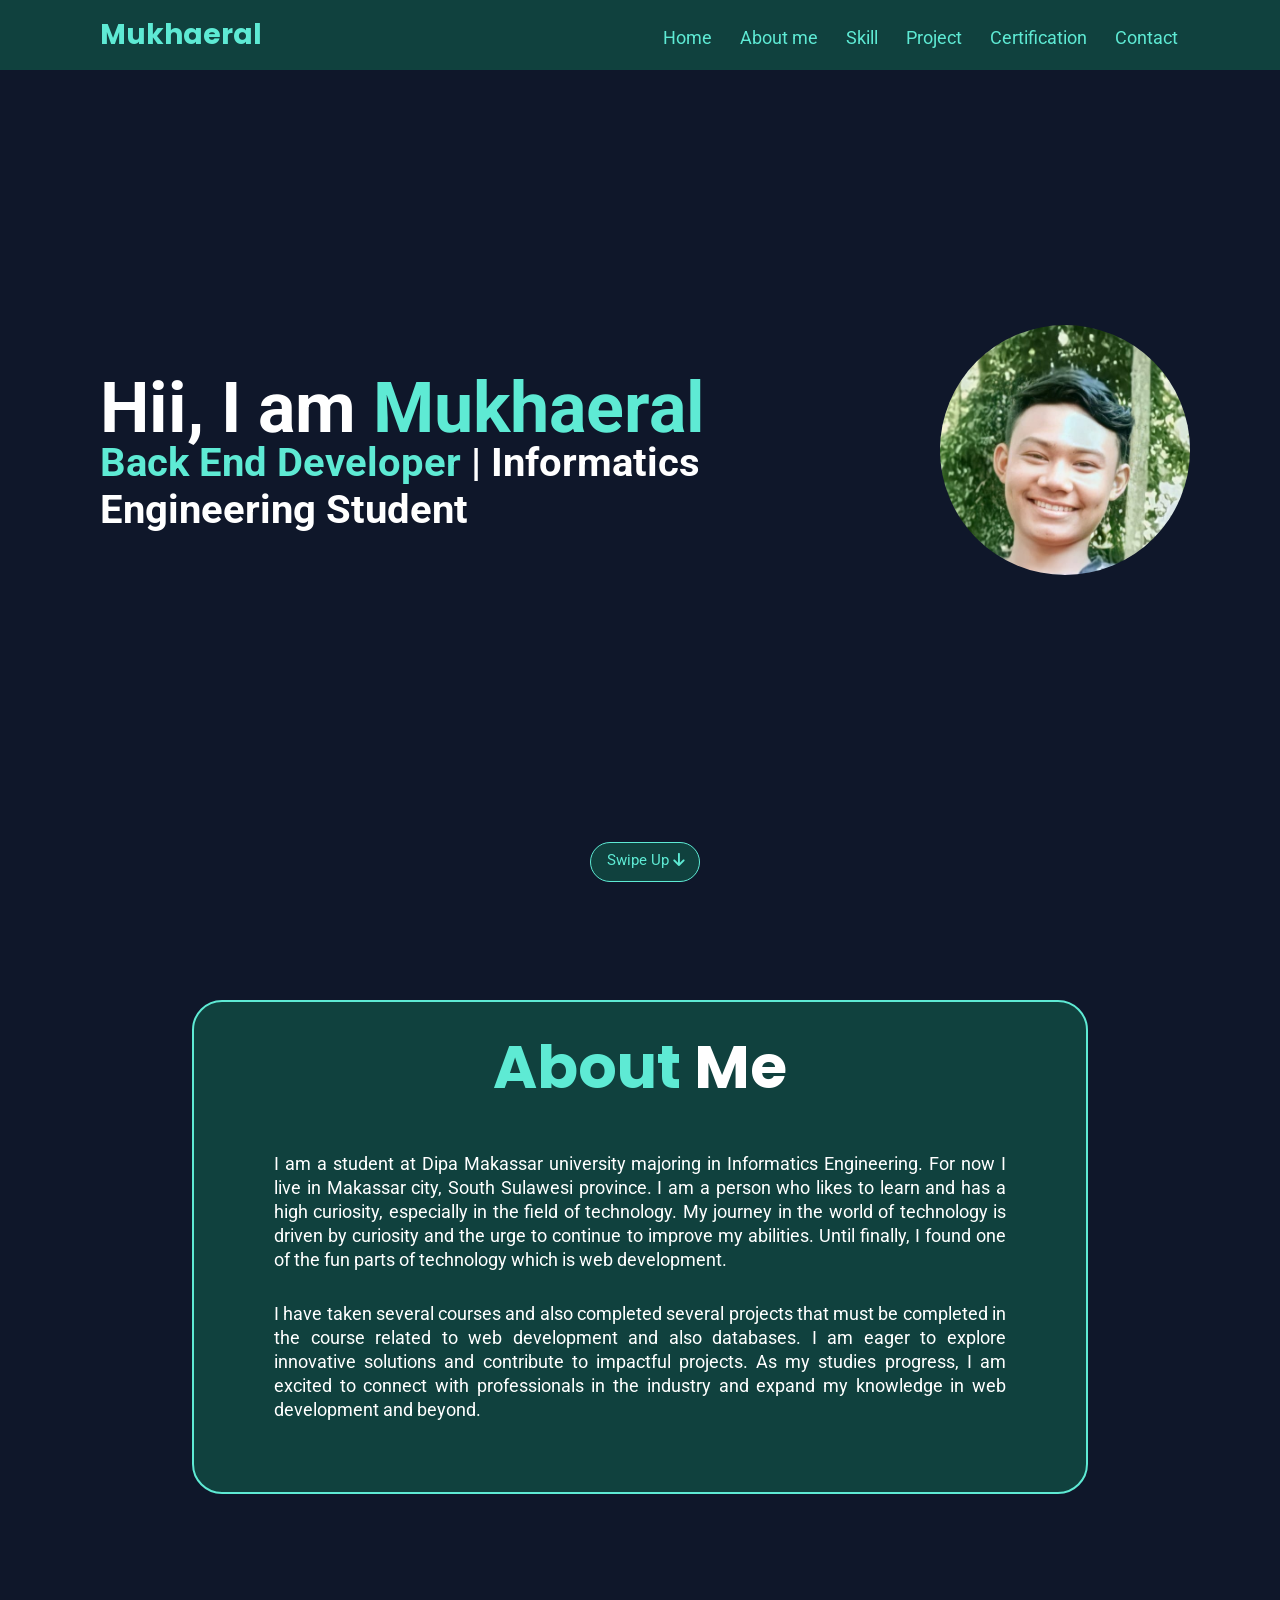
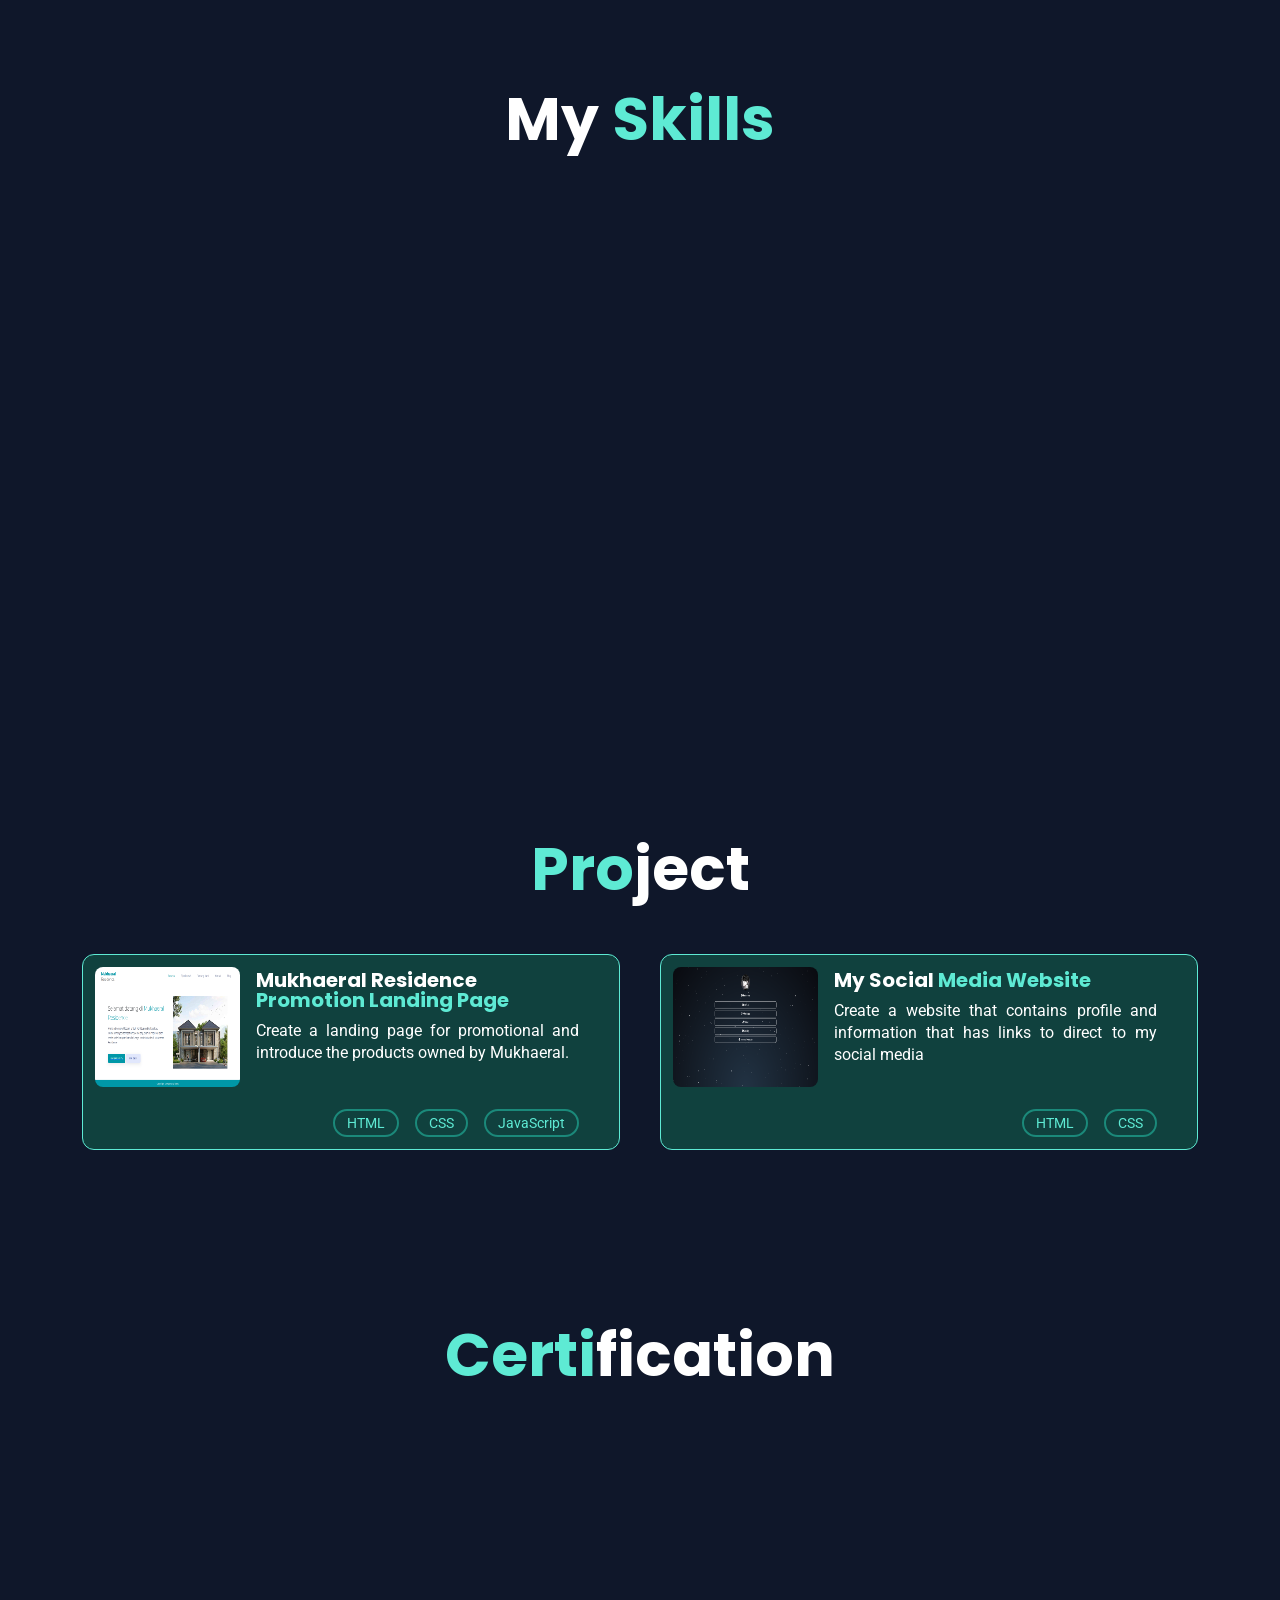
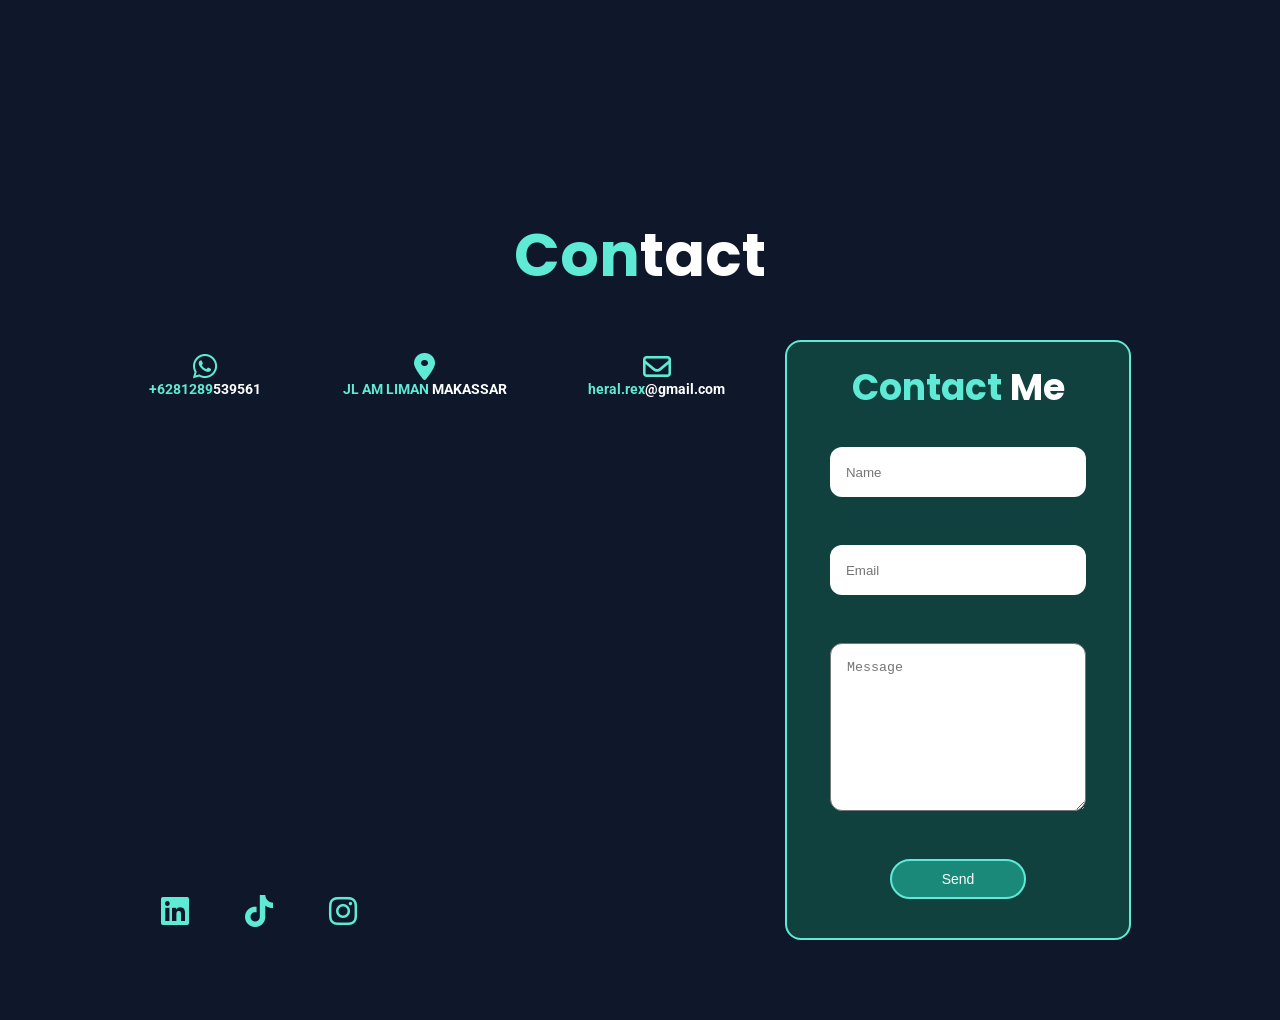
==== commit d2644ba4: "Update index.html" ====
--- a/index.html
+++ b/index.html
@@ -56,7 +56,7 @@
     <section class="about" id="about">
         <div class="container-about" data-aos="fade-up" data-aos-duration="1500">
             <h1>About <span>Me</span></h1>
-            <p>I am a 2nd semester student at Dipa Makassar university majoring in Informatics Engineering. For
+            <p>I am a student at Dipa Makassar university majoring in Informatics Engineering. For
                 now I live in Makassar city, South Sulawesi province. I am a person who likes to learn and has a high curiosity,
                 especially in the field of technology. My journey in the world of technology is driven by curiosity and
                 the urge to continue to improve my abilities. Until finally, I found one of the fun parts of technology
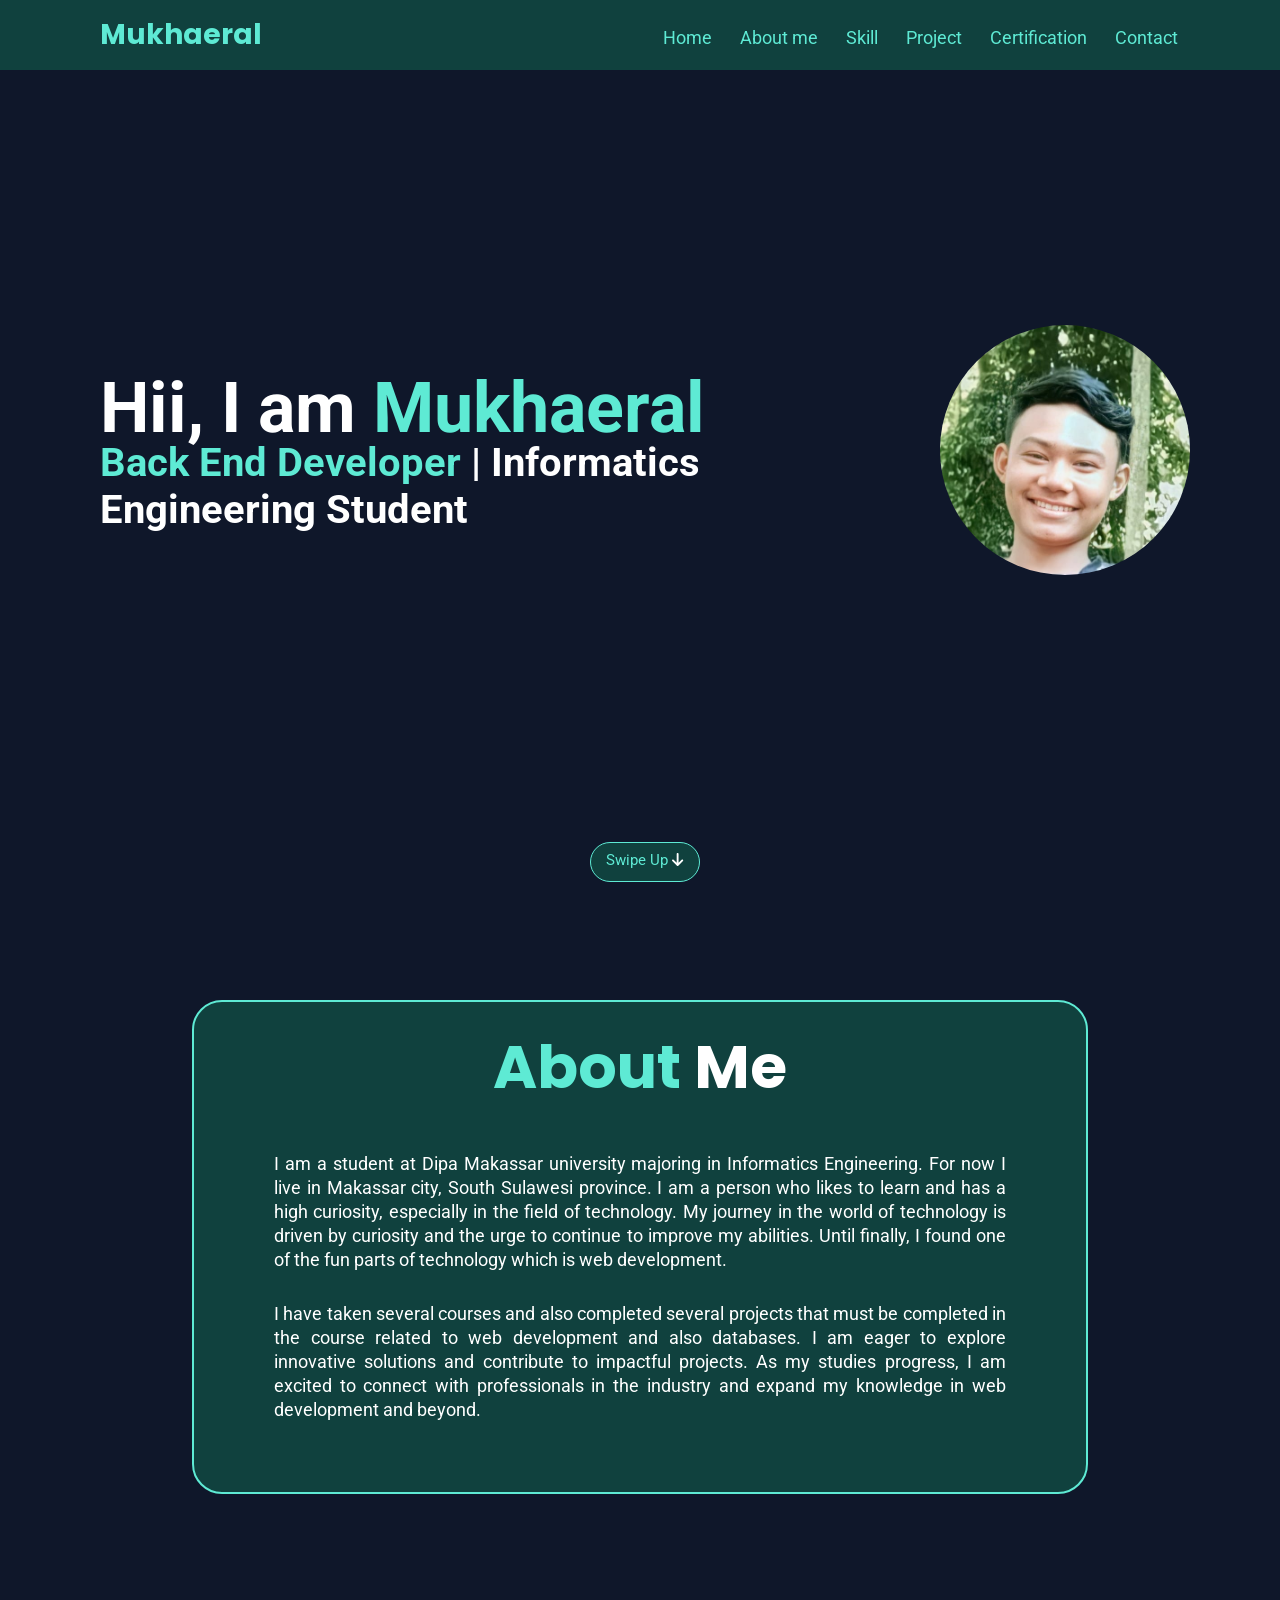
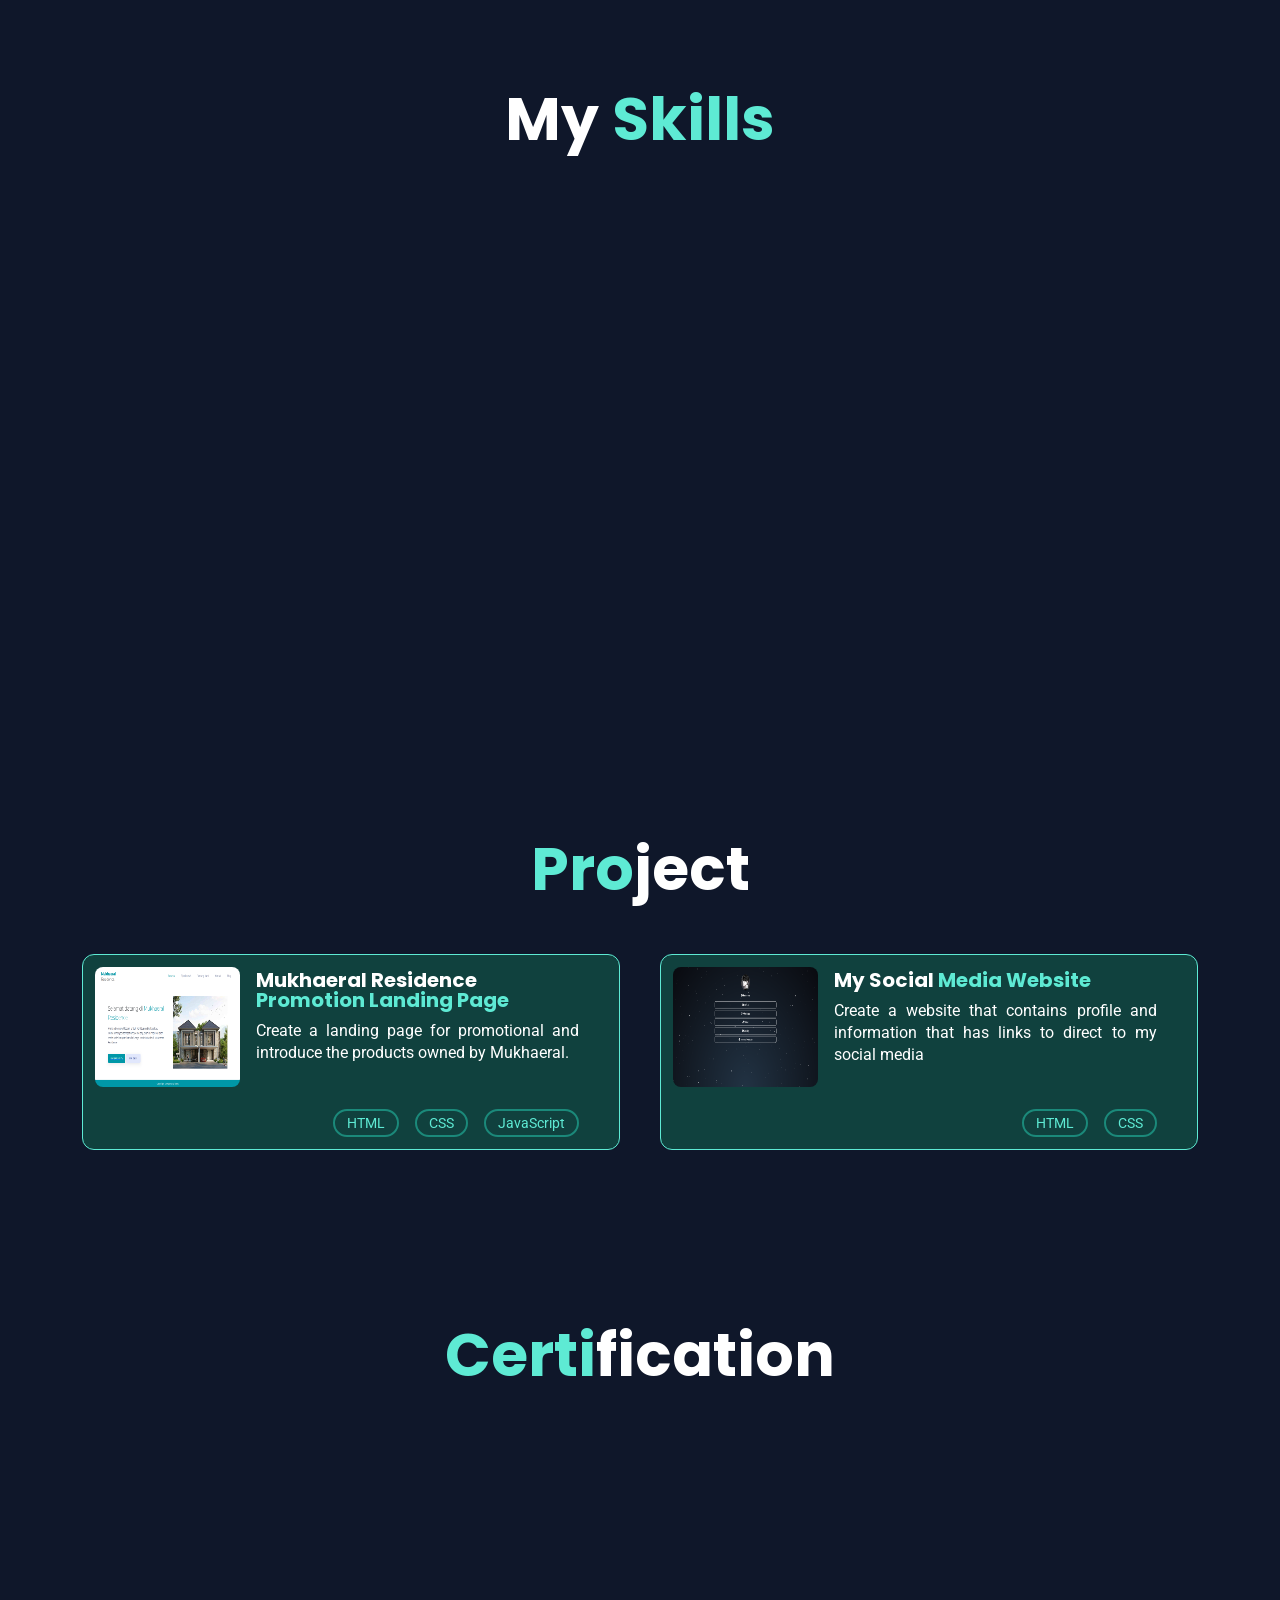
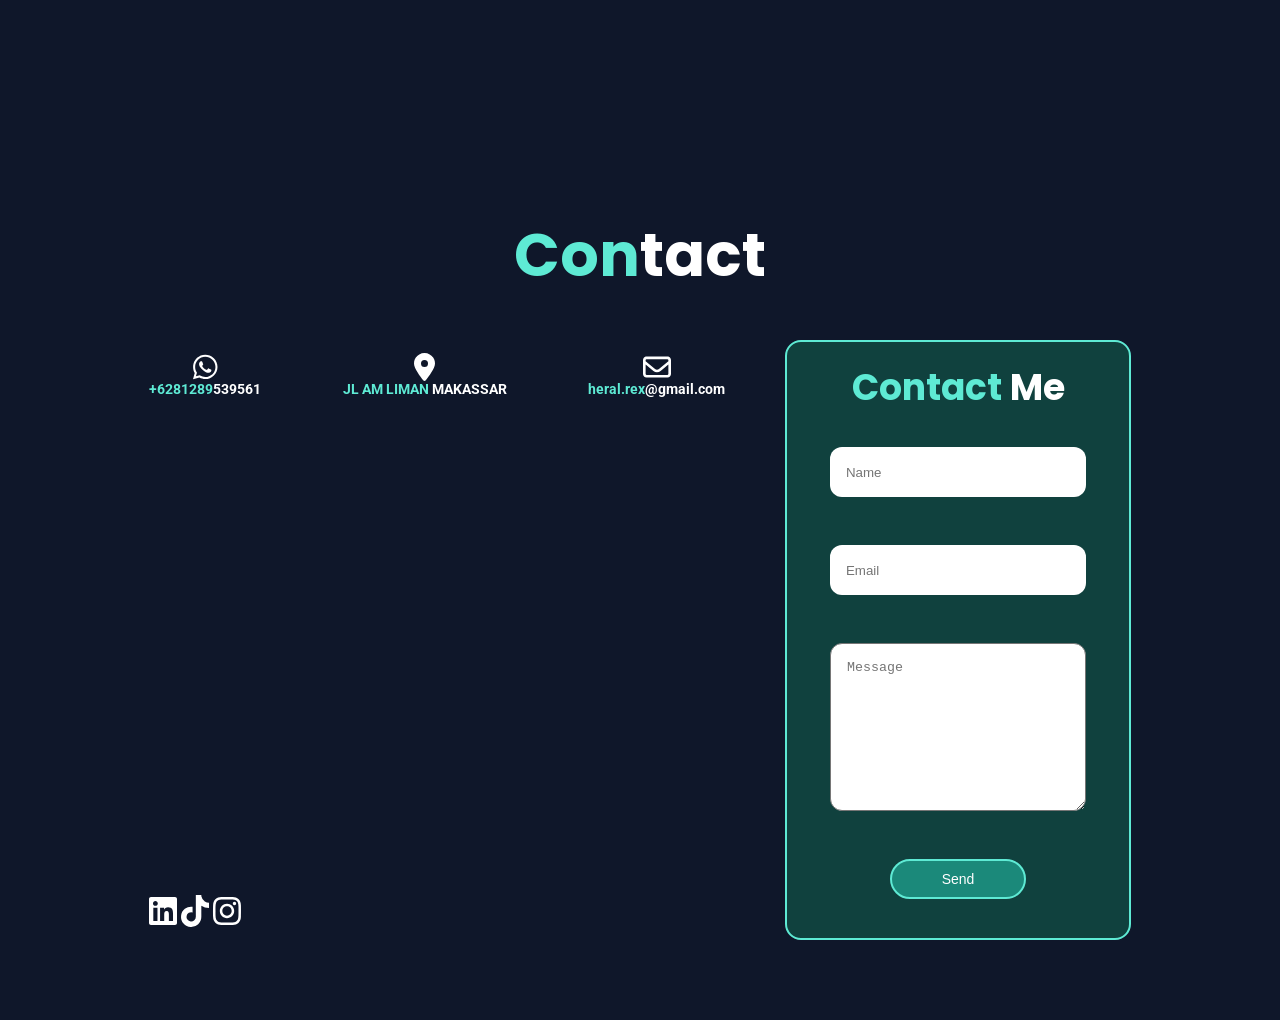
==== commit bd54803f: "Update" ====
--- a/index.html
+++ b/index.html
@@ -8,13 +8,19 @@
 
     <!-- font awesome -->
     <link rel="stylesheet" href="https://cdnjs.cloudflare.com/ajax/libs/font-awesome/6.0.0-beta3/css/all.min.css">
-    <link rel="stylesheet" href="fontawesome/css/all.css">
+    <!-- <link rel="stylesheet" href="fontawesome/css/all.css"> -->
+    <link rel="stylesheet" href="style/style.css">
+    <link rel="stylesheet" href="css/all.css">
+    <link rel="stylesheet" href="css/all.min.css">
+    <link rel="icon" href="img/favicon.ico" type="image/x-icon">
 
     <!-- AOS ANIMATION -->
     <link href="https://unpkg.com/aos@2.3.1/dist/aos.css" rel="stylesheet">
 
     <!-- my style css -->
     <link rel="stylesheet" href="style/style.css">
+    <script type="module" src="js/all.js"></script>
+    <script src="js/all.js"></script>
 
     <!-- google font -->
     <link rel="preconnect" href="https://fonts.googleapis.com">
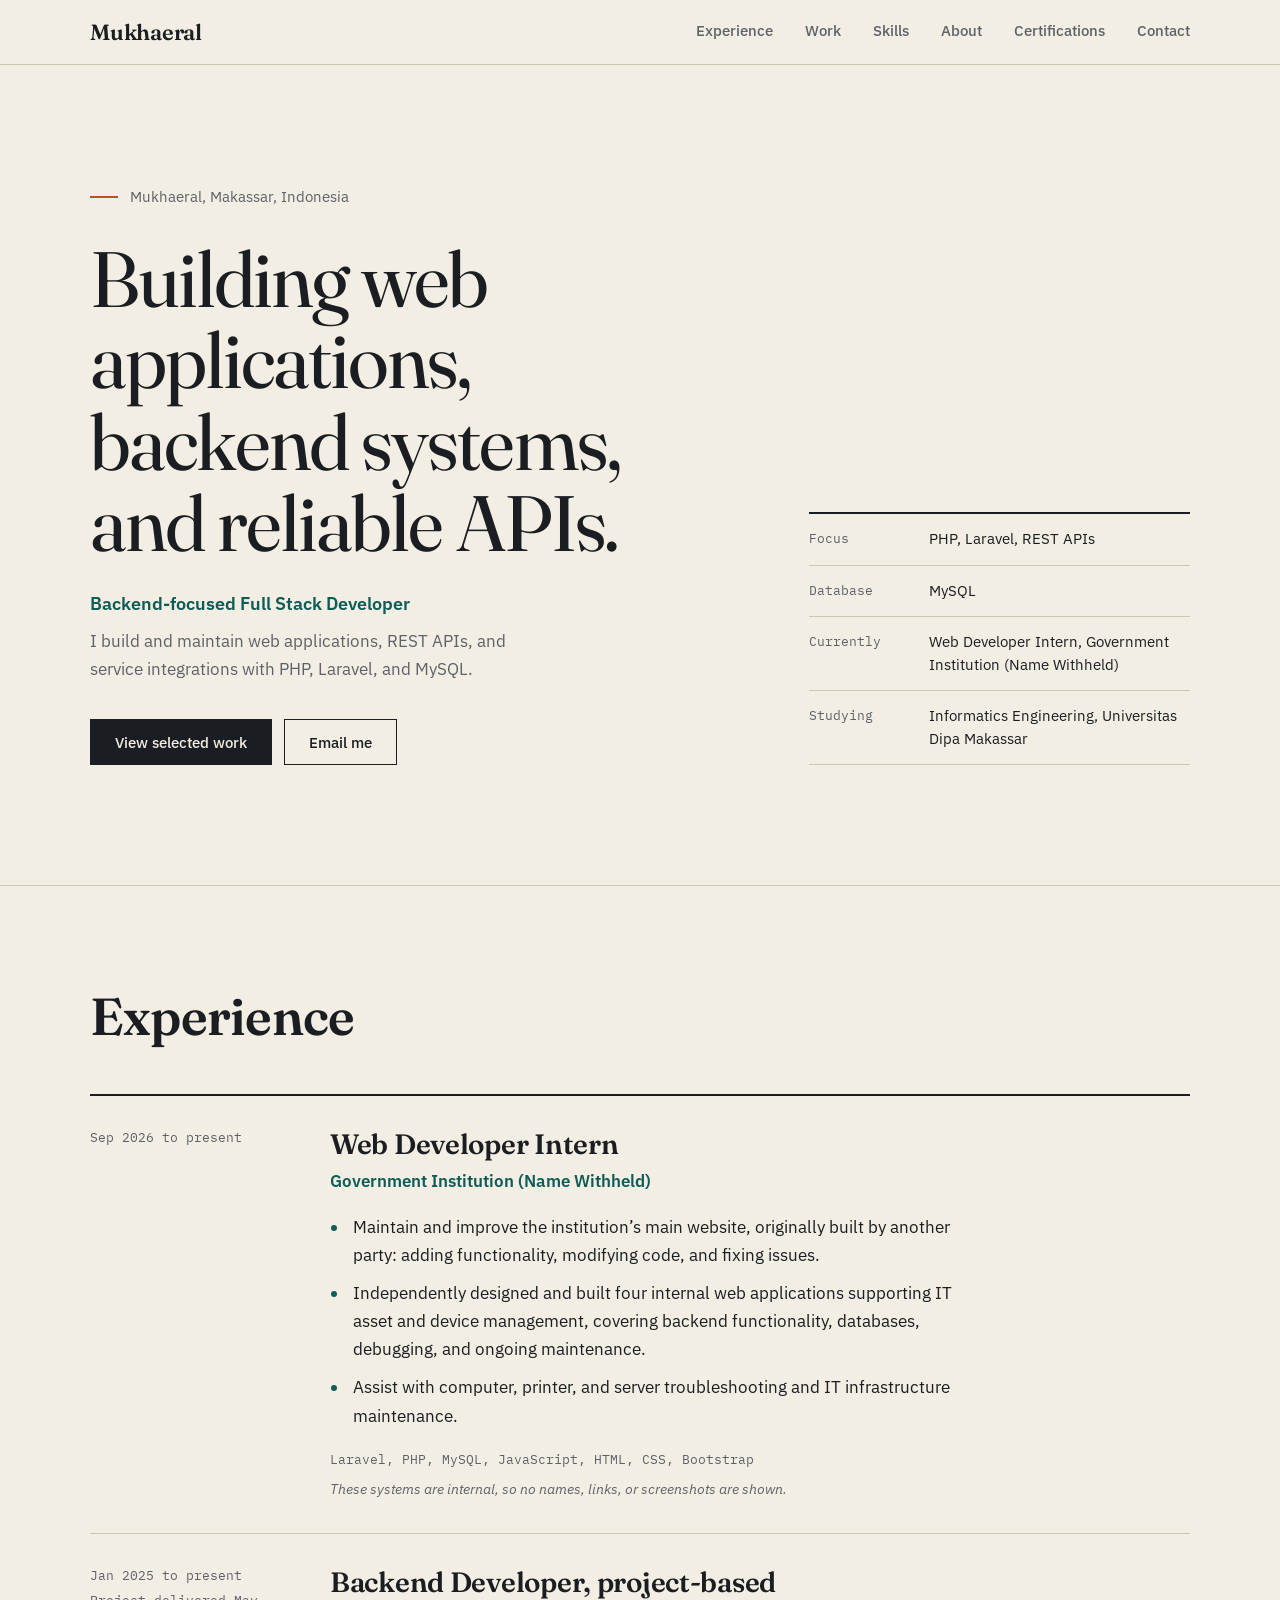
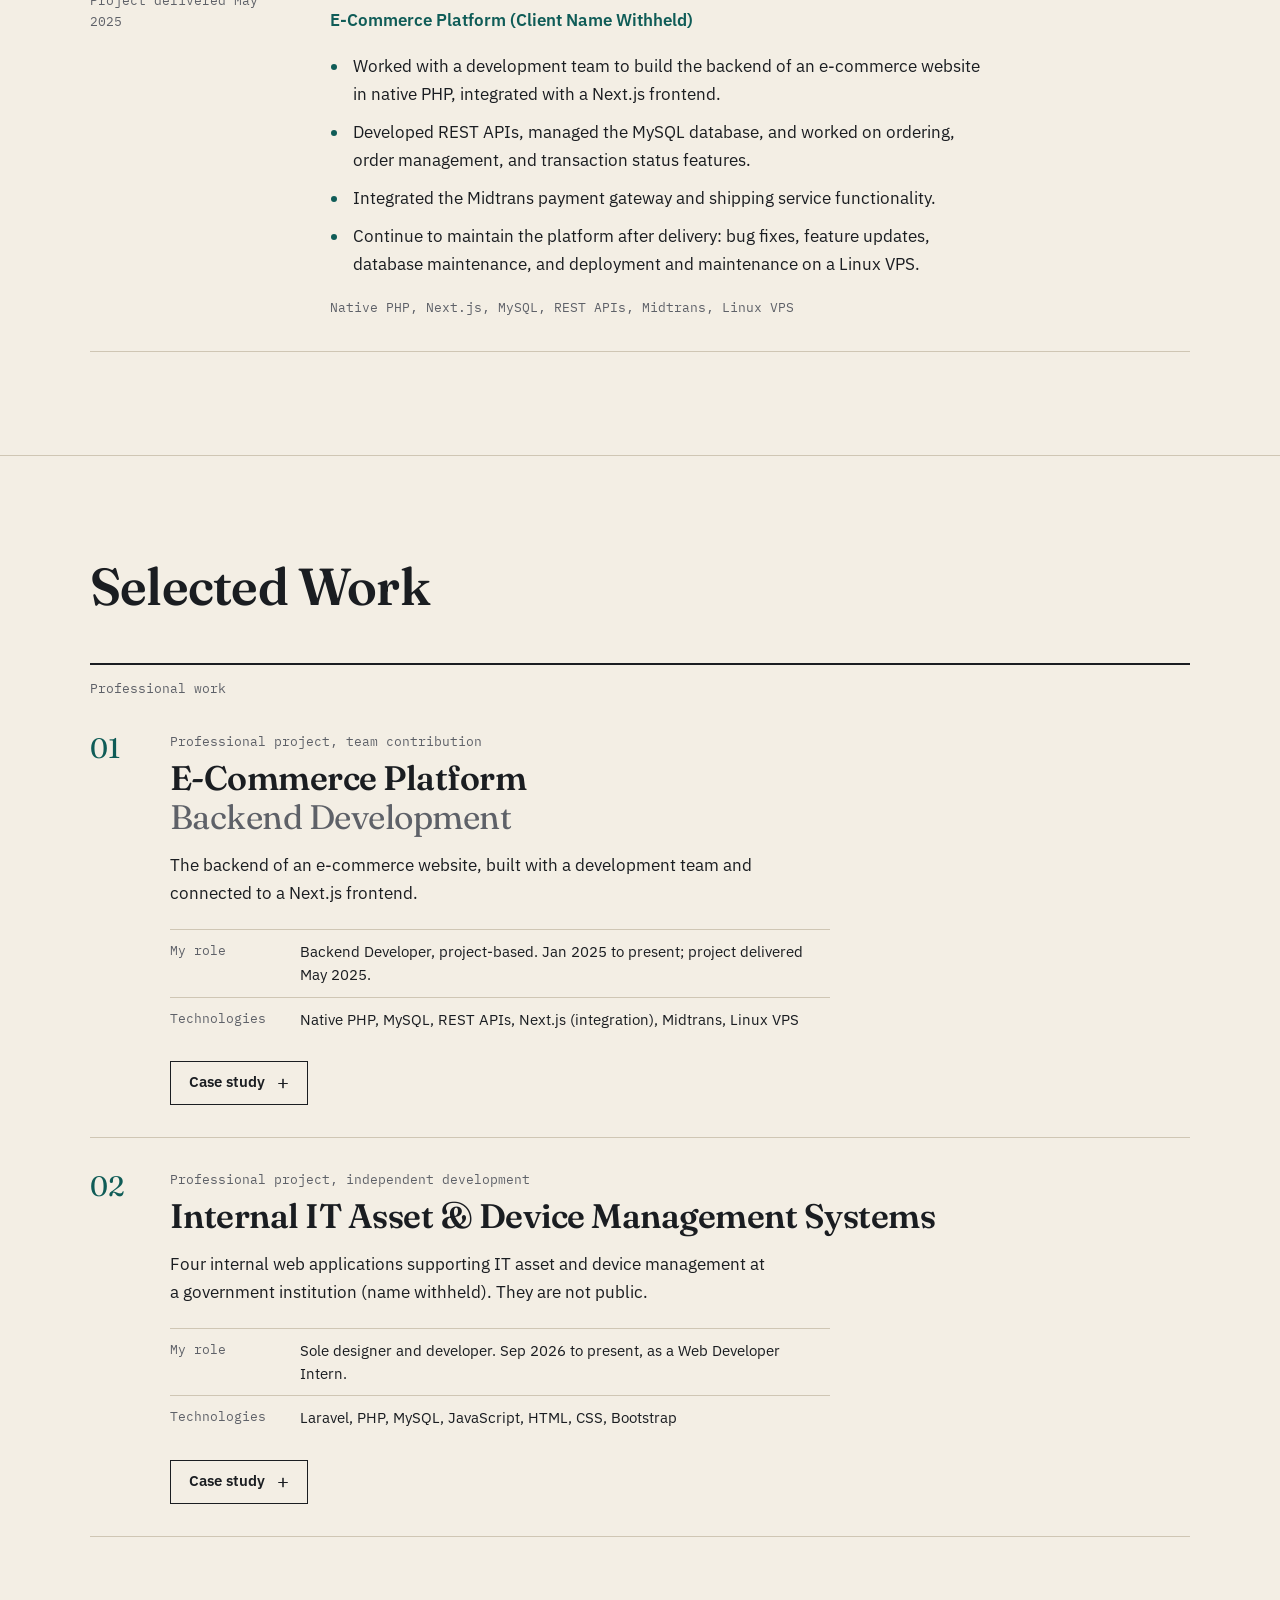
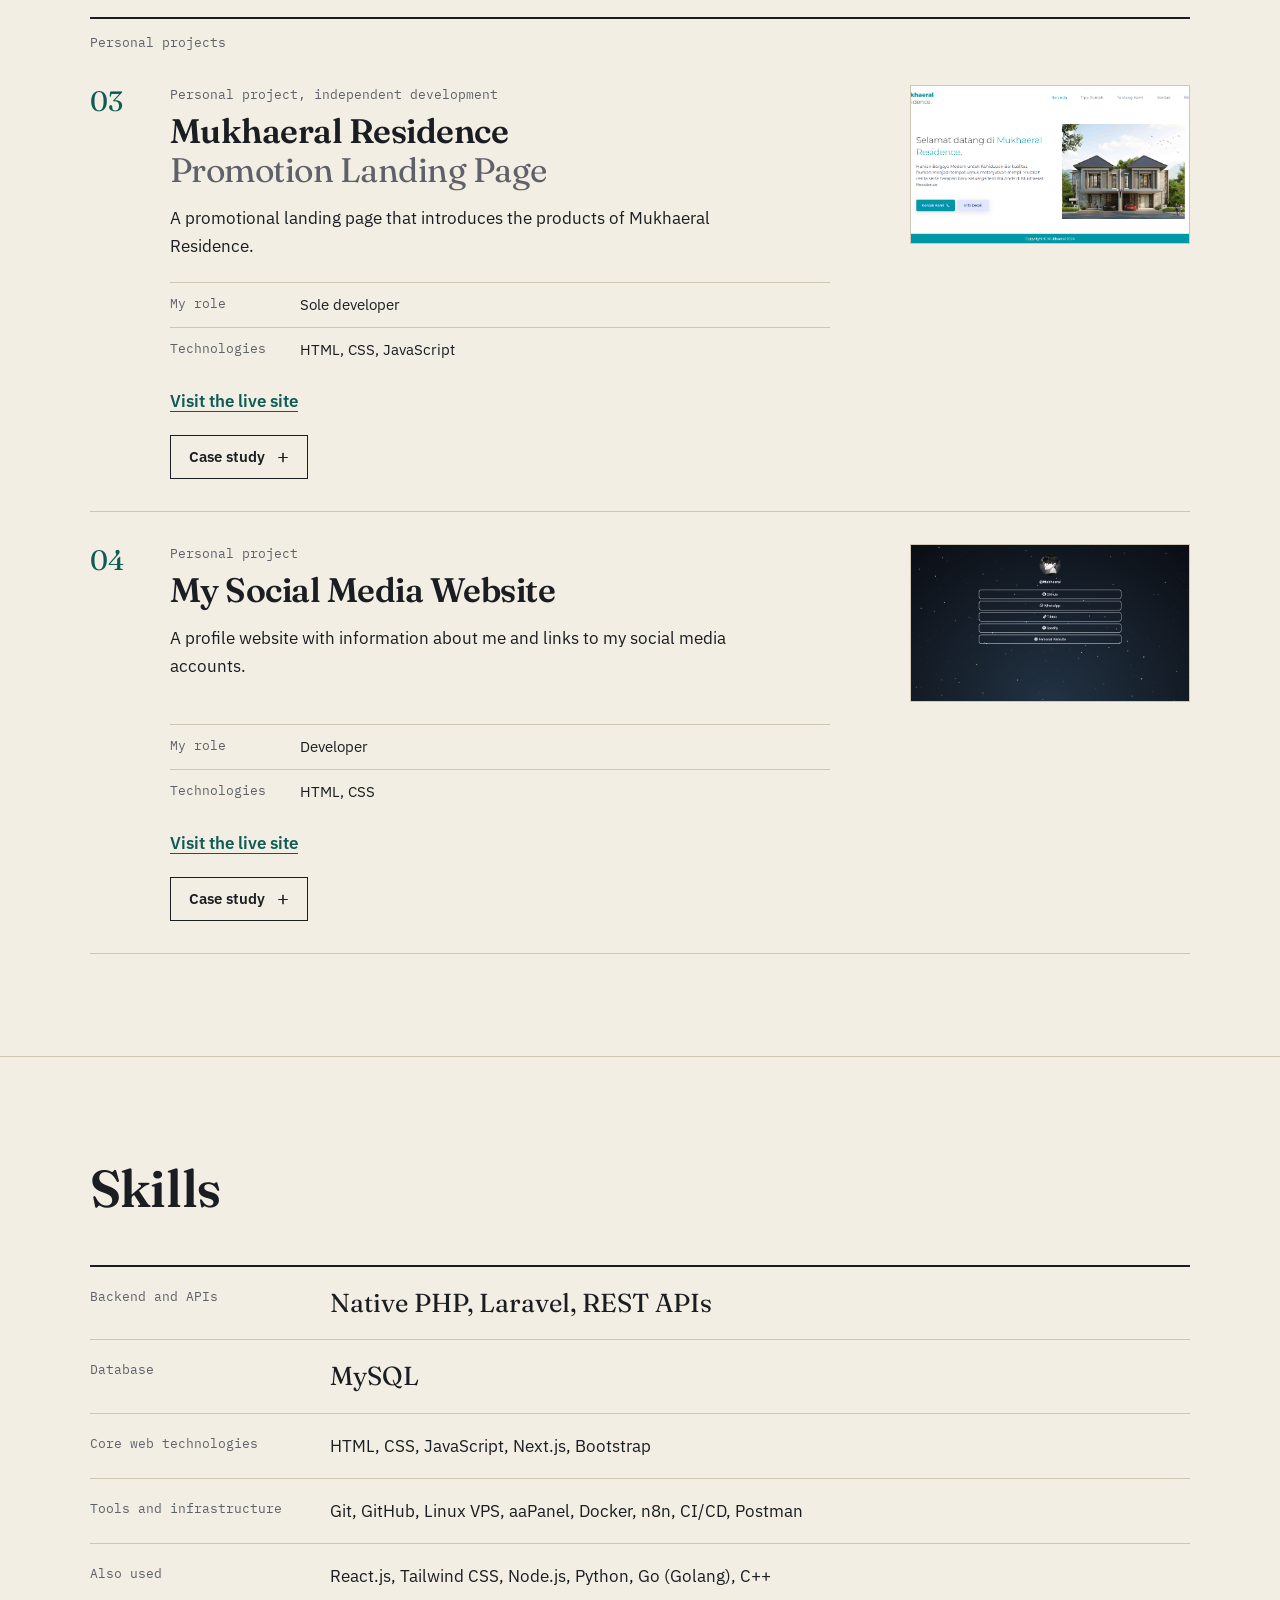
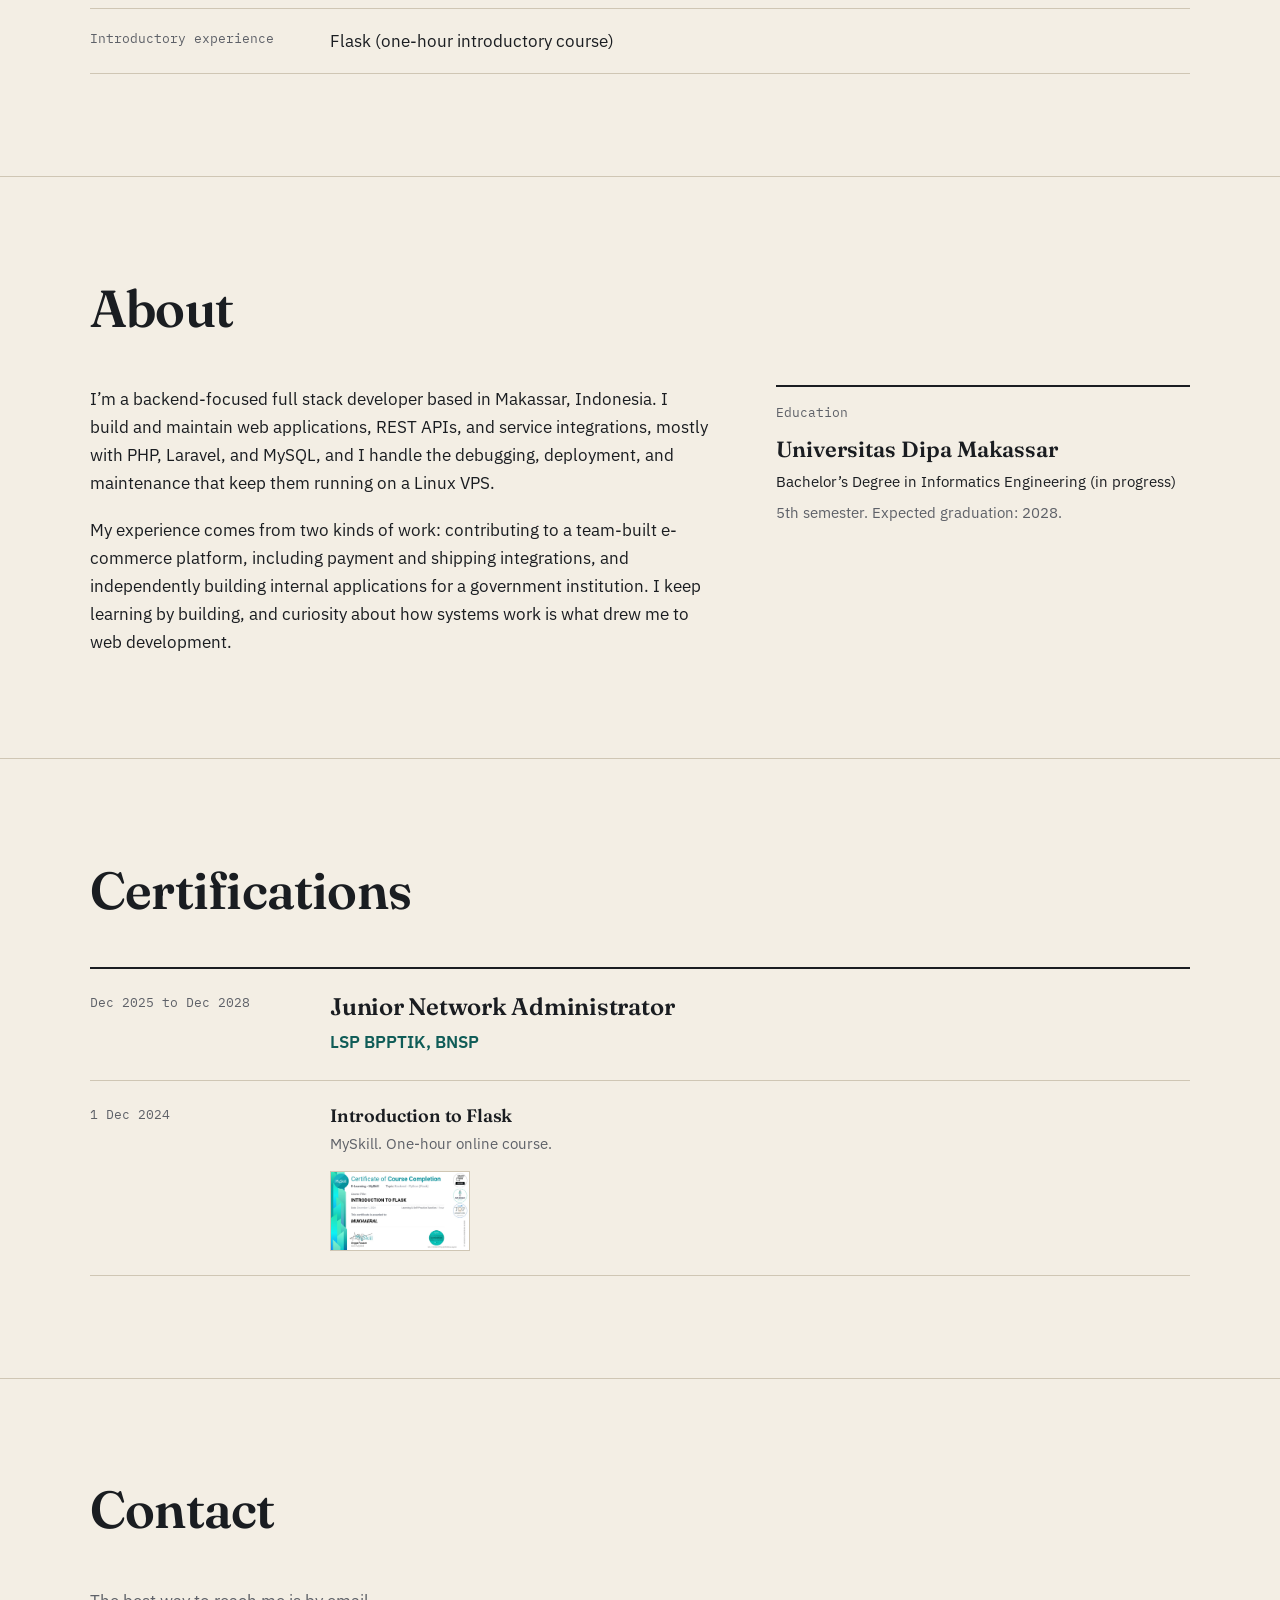
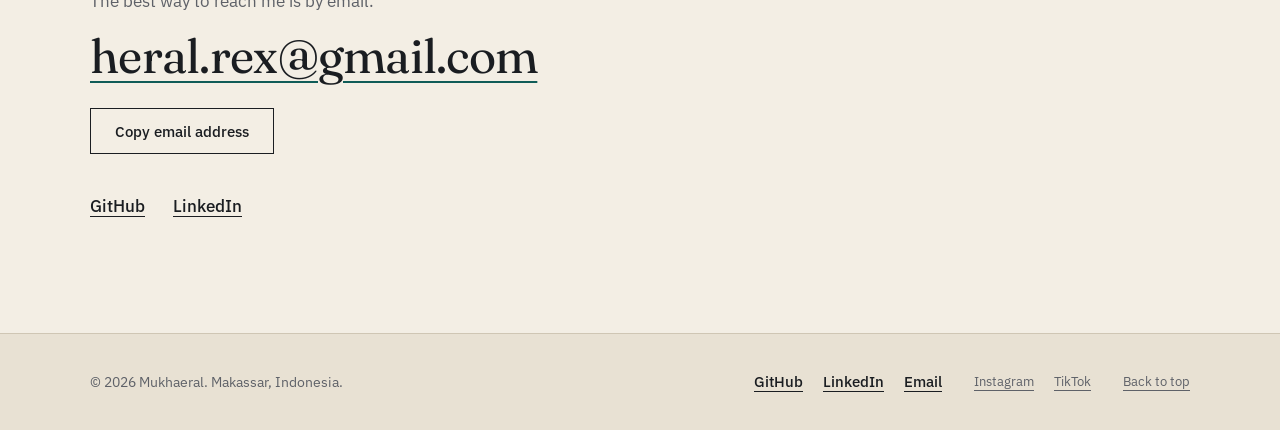
==== commit fac639e0: "Complete professional portfolio redesign" ====
--- a/index.html
+++ b/index.html
@@ -1,424 +1,445 @@
-<!DOCTYPE html>
-<html lang="en">
-
-<head>
-    <meta charset="UTF-8">
-    <meta name="viewport" content="width=device-width, initial-scale=1.0">
-    <title>Mukhaeral's Portofolio</title>
-
-    <!-- font awesome -->
-    <link rel="stylesheet" href="https://cdnjs.cloudflare.com/ajax/libs/font-awesome/6.0.0-beta3/css/all.min.css">
-    <!-- <link rel="stylesheet" href="fontawesome/css/all.css"> -->
-    <link rel="stylesheet" href="style/style.css">
-    <link rel="stylesheet" href="css/all.css">
-    <link rel="stylesheet" href="css/all.min.css">
-    <link rel="icon" href="img/favicon.ico" type="image/x-icon">
-
-    <!-- AOS ANIMATION -->
-    <link href="https://unpkg.com/aos@2.3.1/dist/aos.css" rel="stylesheet">
-
-    <!-- my style css -->
-    <link rel="stylesheet" href="style/style.css">
-    <script type="module" src="js/all.js"></script>
-    <script src="js/all.js"></script>
-
-    <!-- google font -->
-    <link rel="preconnect" href="https://fonts.googleapis.com">
-    <link rel="preconnect" href="https://fonts.gstatic.com" crossorigin>
-    <link
-        href="https://fonts.googleapis.com/css2?family=Poppins:ital,wght@0,100;0,200;0,300;0,400;0,500;0,600;0,700;0,800;0,900;1,100;1,200;1,300;1,400;1,500;1,600;1,700;1,800;1,900&family=Roboto:wght@400;500;700&display=swap"
-        rel="stylesheet">
-</head>
-
-<body>
-    <!-- HOME -->
-    <section class="home" id="home">
-        <header>
-            <h2>Mukhaeral</h2>
-            <ul class="">
-                <li><a href="#home">Home</a></li>
-                <li><a href="#about">About me</a></li>
-                <li><a href="#skill">Skill</a></li>
-                <li><a href="#project">Project</a></li>
-                <li><a href="#certification">Certification</a></li>
-                <li><a href="#contact">Contact</a></li>
-            </ul>
-            <i class="fa-solid fa-bars fa-2x hamburger-menu"></i>
-        </header>
-        <div class="section-home">
-            <div class="field-text-home">
-                <h1>Hii, I am <br> <span>Mukhaeral</span></h1>
-                <h3>Back End Developer <span>| Informatics Engineering Student </span></h3>
-            </div>
-            <div class="field-image-home">
-                <img src="img/photo.jpg" alt="">
-            </div>
-        </div>
-        <a class="swipe-up" href="#about">Swipe Up <i class="fa-solid fa-arrow-down arrow-swipeup"></i></a>
-    </section>
-    <!-- HOME -->
-
-    <!-- ABOUT -->
-    <section class="about" id="about">
-        <div class="container-about" data-aos="fade-up" data-aos-duration="1500">
-            <h1>About <span>Me</span></h1>
-            <p>I am a student at Dipa Makassar university majoring in Informatics Engineering. For
-                now I live in Makassar city, South Sulawesi province. I am a person who likes to learn and has a high curiosity,
-                especially in the field of technology. My journey in the world of technology is driven by curiosity and
-                the urge to continue to improve my abilities. Until finally, I found one of the fun parts of technology
-                which is web development.</p>
-            <p>I have taken several courses and also completed several projects that must be
-                completed in the course related to web development and also databases. I am eager to explore innovative
-                solutions and contribute to impactful projects. As my studies progress, I am excited to connect with
-                professionals in the industry and expand my knowledge in web development and beyond.</p>
-        </div>
-    </section>
-    <!-- ABOUT -->
-
-    <!-- SKILLS -->
-    <section class="skill" id="skill">
-        <h1>My <span>Skills</span></h1>
-        <div class="container-image-skill">
-            <div class="field-image-skill" data-aos="flip-left">
-                <img src="img/logo_html.png" alt="" class="image-skill">
-                <span>HTML</span>
-            </div>
-            <div class="field-image-skill">
-                <img src="img/logo_css.png" alt="" class="image-skill">
-                <span>CSS</span>
-            </div>
-            <div class="field-image-skill">
-                <img src="img/logo_javascript.png" alt="" class="image-skill">
-                <span>JAVASCRIPT</span>
-            </div>
-            <div class="field-image-skill">
-                <img src="img/c-logo-icon-28389.png" alt="" class="image-skill">
-                <span>C++</span>
-            </div>
-            <div class="field-image-skill">
-                <img src="https://s3.dualstack.us-east-2.amazonaws.com/pythondotorg-assets/media/community/logos/python-logo-only.png" alt="" class="image-skill">
-                <span>PYTHON</span>
-            </div>
-            <div class="field-image-skill">
-                <img src="img/Flask.png" alt="" class="image-skill">
-                <span>FLASK</span>
-            </div>
-            <div class="field-image-skill">
-                <img src="img/logo_sql.png" alt="" class="image-skill">
-                <span>SQL</span>
-            </div>
-            <div class="field-image-skill">
-                <img src="img/logo_github.png" alt="" class="image-skill">
-                <span>GITHUB</span>
-            </div>
-        </div>
-    </section>
-    <!--SKILLS -->
-
-    <!-- PROJECT -->
-    <section class="project" id="project">
-        <h1>Pro<span>ject</span></h1>
-
-        <div class="container-project">
-
-            <div class="field-project">
-                <a href="https://mukhaerall.github.io/residence.github.io/mukhaeral-residence-property/" class="link-to-project">
-                    <img src="img/Cuplikan layar 2024-12-09 232421.png" alt="">
-                    <div class="field-text-project">
-                        <h3>Mukhaeral Residence <span>Promotion Landing Page</span></h3>
-                        <p class="description-project">Create a landing page for promotional and introduce the
-                            products owned by Mukhaeral.</p>
-                    </div>
-                </a>
-                <div class="technology-project">
-                    <a href="">HTML</a>
-                    <a href="">CSS</a>
-                    <a href="">JavaScript</a>
-                </div>
-            </div>
-
-
-
-            <!-- <div class="field-project">
-                <a href="" class="link-to-project">
-                    <img src="img/project_websekolah.png" alt="">
-                    <div class="field-text-project">
-                        <h3>SMK Dharma Bakti <span>Registration Form</span></h3>
-                        <p class="description-project">Create web information about SMK Dharma Bakti and create a
-                            registration feature that directly outputs student data inputted using php</p>
-                    </div>
-                </a>
-                <div class="technology-project">
-                    <a href="">HTML</a>
-                    <a href="">CSS</a>
-                    <a href="">PHP</a>
-                </div>
-            </div> -->
-
-
-
-            <!-- <div class="field-project">
-                <a href="" class="link-to-project">
-                    <img src="img/project_webbuku.png" alt="">
-                    <div class="field-text-project">
-                        <h3>Bookshelf <span>Apps</span></h3>
-                        <p class="description-project">Create a bookshelf application that functions to monitor books
-                            that
-                            have not been read or books that have been read and add a book search feature in the
-                            bookshelf
-                            list.</p>
-                    </div>
-                </a>
-                <div class="technology-project">
-                    <a href="">HTML</a>
-                    <a href="">CSS</a>
-                    <a href="">JavaScript</a>
-                    <a href="">Web Storage</a>
-                </div>
-            </div> -->
-
-
-
-            <!-- <div class="field-project">
-                <a href="https://fahriprasetya.github.io/ToDoList.github.io/" class="link-to-project">
-                    <img src="img/project_todolist.png" alt="">
-                    <div class="field-text-project">
-                        <h3>To Do List <span>Web Apps</span></h3>
-                        <p class="description-project">Create a to do list web application that functions to add tasks
-                            that
-                            you want to complete through user input. and has a feature to move or delete the task to
-                            another
-                            section if the task has been completed</p>
-                    </div>
-                </a>
-                <div class="technology-project">
-                    <a href="">HTML</a>
-                    <a href="">CSS</a>
-                    <a href="">JavaScript</a>
-                    <a href="">Web Storage</a>
-                </div>
-            </div> -->
-
-
-            <div class="field-project">
-                <a href="https://mukhaerall.github.io/linktree/Linktree/" class="link-to-project">
-                    <img src="img/Cuplikan layar 2024-12-09 213313.png" alt="">
-                    <div class="field-text-project">
-                        <h3>My Social <span>Media Website</span></h3>
-                        <p class="description-project">Create a website that contains profile and information that has
-                            links
-                            to direct to my social media</p>
-                    </div>
-                </a>
-                <div class="technology-project">
-                    <a href="">HTML</a>
-                    <a href="">CSS</a>
-                    <!-- <a href="">JavaScript</a> -->
-                </div>
-            </div>
-
-
-
-            <!-- <div class="field-project">
-                <a href="" class="link-to-project">
-                    <img src="img/project_webdigitalent.png" alt="">
-                    <div class="field-text-project">
-                        <h3>Slicing UI <span>Web Digitalent Kominfo</span></h3>
-                        <p class="description-project">Duplicating one part of the Kominfo Digitalent website to hone my
-                            skills and test my practical abilities in using html and css</p>
-                    </div>
-                </a>
-                <div class="technology-project">
-                    <a href="">HTML</a>
-                    <a href="">CSS</a>
-                </div>
-            </div> -->
-
-
-        </div>
-    </section>
-    <!-- PROJECT -->
-
-    <!--Cerfitication -->
-    <section class="certification" id="certification">
-        <h1>Certi<span>fication</span></h1>
-        <div class="container-certificate">
-            <div class="field-certificate">
-                <img src="img/download.jpeg" alt="" class="img-certificate" data-aos="zoom-in">
-                <i class="fa-solid fa-eye fa-xl icon-eye"></i>
-                <div class="overlay-image-certificate">
-                    <div class="field-overlay-certificate">
-                        <i class="fa-solid fa-chevron-left fa-3x slide-before-image-certificate"></i>
-                        <img src="img/download.jpeg" alt="" class="img-certificate"
-                            id="overlay-image-certificate-1">
-                        <i class="fa-solid fa-chevron-right fa-3x slide-after-image-certificate"></i>
-                        <button>Close</button>
-                    </div>
-                </div>
-            </div>
-            <!-- <div class="field-certificate">
-                <img src="img/certificate_dicoding2.png" alt="" class="img-certificate" data-aos="zoom-in">
-                <i class="fa-solid fa-eye fa-xl icon-eye"></i>
-                <div class="overlay-image-certificate">
-                    <div class="field-overlay-certificate">
-                        <i class="fa-solid fa-chevron-left fa-3x slide-before-image-certificate"></i>
-                        <img src="img/certificate_dicoding2.png" alt="" class="img-certificate"
-                            id="overlay-image-certificate-2">
-                        <i class="fa-solid fa-chevron-right fa-3x slide-after-image-certificate"></i>
-                        <button>Close</button>
-                    </div>
-                </div>
-            </div>
-            <div class="field-certificate">
-                <img src="img/certificate_dicoding3.png" alt="" class="img-certificate" data-aos="zoom-in">
-                <i class="fa-solid fa-eye fa-xl icon-eye"></i>
-                <div class="overlay-image-certificate">
-                    <div class="field-overlay-certificate">
-                        <i class="fa-solid fa-chevron-left fa-3x slide-before-image-certificate"></i>
-                        <img src="img/certificate_dicoding3.png" alt="" class="img-certificate"
-                            id="overlay-image-certificate-3">
-                        <i class="fa-solid fa-chevron-right fa-3x slide-after-image-certificate"></i>
-                        <button>Close</button>
-                    </div>
-                </div>
-            </div>
-            <div class="field-certificate">
-                <img src="img/certificate_kominfo.png" alt="" class="img-certificate" data-aos="zoom-in">
-                <i class="fa-solid fa-eye fa-xl icon-eye"></i>
-                <div class="overlay-image-certificate">
-                    <div class="field-overlay-certificate">
-                        <i class="fa-solid fa-chevron-left fa-3x slide-before-image-certificate"></i>
-                        <img src="img/certificate_kominfo.png" alt="" class="img-certificate"
-                            id="overlay-image-certificate-4">
-                        <i class="fa-solid fa-chevron-right fa-3x slide-after-image-certificate"></i>
-                        <button>Close</button>
-                    </div>
-                </div>
-            </div>
-            <div class="field-certificate">
-                <img src="img/certificate_revou.png" alt="" class="img-certificate" data-aos="zoom-in">
-                <i class="fa-solid fa-eye fa-xl icon-eye"></i>
-                <div class="overlay-image-certificate">
-                    <div class="field-overlay-certificate">
-                        <i class="fa-solid fa-chevron-left fa-3x slide-before-image-certificate"></i>
-                        <img src="img/certificate_revou.png" alt="" class="img-certificate"
-                            id="overlay-image-certificate-5">
-                        <i class="fa-solid fa-chevron-right fa-3x slide-after-image-certificate"></i>
-                        <button>Close</button>
-                    </div>
-                </div>
-            </div>
-            <div class="field-certificate">
-                <img src="img/certificate_ptsysteric.jpg" alt="" class="img-certificate" data-aos="zoom-in">
-                <i class="fa-solid fa-eye fa-xl icon-eye"></i>
-                <div class="overlay-image-certificate">
-                    <div class="field-overlay-certificate">
-                        <i class="fa-solid fa-chevron-left fa-3x slide-before-image-certificate"></i>
-                        <img src="img/certificate_ptsysteric.jpg" alt="" class="img-certificate"
-                            id="overlay-image-certificate-6">
-                        <i class="fa-solid fa-chevron-right fa-3x slide-after-image-certificate"></i>
-                        <button>Close</button>
-                    </div>
-                </div>
-            </div>
-            <div class="field-certificate">
-                <img src="img/certificate_DatabaseDesign.png" alt="" class="img-certificate" data-aos="zoom-in">
-                <i class="fa-solid fa-eye fa-xl icon-eye"></i>
-                <div class="overlay-image-certificate">
-                    <div class="field-overlay-certificate">
-                        <i class="fa-solid fa-chevron-left fa-3x slide-before-image-certificate"></i>
-                        <img src="img/certificate_DatabaseDesign.png" alt="" class="img-certificate"
-                            id="overlay-image-certificate-7">
-                        <i class="fa-solid fa-chevron-right fa-3x slide-after-image-certificate"></i>
-                        <button>Close</button>
-                    </div>
-                </div>
-            </div>
-            <div class="field-certificate">
-                <img src="img/certificate_DatabaseProgramming.png" alt="" class="img-certificate" data-aos="zoom-in">
-                <i class="fa-solid fa-eye fa-xl icon-eye"></i>
-                <div class="overlay-image-certificate">
-                    <div class="field-overlay-certificate">
-                        <i class="fa-solid fa-chevron-left fa-3x slide-before-image-certificate"></i>
-                        <img src="img/certificate_DatabaseProgramming.png" alt="" class="img-certificate"
-                            id="overlay-image-certificate-8">
-                        <i class="fa-solid fa-chevron-right fa-3x slide-after-image-certificate"></i>
-                        <button>Close</button>
-                    </div>
-                </div>
-            </div> -->
-        </div>
-    </section>
-    <!--Certification -->
-
-    <!-- CONTACT -->
-    <section class="contact" id="contact">
-        <h1>Con<span>tact</span></h1>
-       <div class="container-contact">
-    <div class="sosmed-and-maps">
-        <div class="domain-and-contact">
-            <div class="domain-contact phone">
-                <a href="https://wa.me/6281289539561/?text=Halo%20saya%20tertarik%20melihat%20portofolio%20Anda%20bisakah%20kita%20bekerja%20sama%3F" target="_blank">
-                    <i class="fab fa-whatsapp icon-domain-and-contact fa-2x"></i> <!-- Ikon WA -->
-                </a>
-                <a href="https://wa.me/6281289539561/?text=Halo%20saya%20tertarik%20melihat%20portofolio%20Anda%20bisakah%20kita%20bekerja%20sama%3F" target="_blank">
-                    <span>+6281289</span>539561
-                </a>
-            </div>
-                    <div class="domain-contact house">
-                        <a
-                            href="https://maps.app.goo.gl/ETwwpcdt34MaTcy16" target="_blank"><i
-                                class="fa-solid fa-location-dot icon-domain-and-contact fa-2x"></i></a>
-                        <a
-                            href="https://www.google.com/maps/embed?pb=!1m18!1m12!1m3!1d3973.7435226354655!2d119.44435619999999!3d-5.1449333!2m3!1f0!2f0!3f0!3m2!1i1024!2i768!4f13.1!3m3!1m2!1s0x2dbee38c693cf559%3A0xe69bbff5cd960261!2sAM%20LIMAN!5e0!3m2!1sid!2sid!4v1733607125897!5m2!1sid!2sid" target="_blank"><span>JL
-                                AM LIMAN</span> MAKASSAR </a>
-                    </div>
-                    <div class="domain-contact email">
-                        <a href="mailto:heral.rex@gmail.com" target="_blank"><i
-                                class="fa-regular fa-envelope icon-domain-and-contact fa-2x"></i></a>
-                        <a href="mailto:heral.rex@gmail.com" target="_blank"><span>heral.rex</span>@gmail.com</a>
-                    </div>
-                </div>
-                <iframe
-                    src="https://www.google.com/maps/embed?pb=!1m18!1m12!1m3!1d3973.7435226354655!2d119.44435619999999!3d-5.1449333!2m3!1f0!2f0!3f0!3m2!1i1024!2i768!4f13.1!3m3!1m2!1s0x2dbee38c693cf559%3A0xe69bbff5cd960261!2sAM%20LIMAN!5e0!3m2!1sid!2sid!4v1733607125897!5m2!1sid!2sid"
-                    width="100%" height="450" style="border:0;" allowfullscreen="" loading="lazy"
-                    referrerpolicy="no-referrer-when-downgrade" class="location-map"></iframe>
-                <div class="social-media">
-                    <a href="https://www.linkedin.com/in/heral-4009b130b/" target="_blank"><i
-                            class="fa-brands fa-linkedin fa-2x"></i></a>
-                    <a href="https://www.tiktok.com/@mukhaeral" target="_blank"><i
-                            class="fa-brands fa-tiktok fa-2x"></i></a>
-                    <a href="https://www.instagram.com/mukhaerall/" target="_blank"><i
-                            class="fa-brands fa-instagram fa-2x"></i></a>
-                </div>
-            </div>
-
-            <div class="form-message">
-                <h2>Contact <span>Me</span></h2>
-                <form action="">
-                    <label for="name"></label>
-                    <input type="text" id="name" placeholder="Name">
-                    <label for="email"></label>
-                    <input type="email" id="email" placeholder="Email">
-                    <label for="message"></label>
-                    <textarea name="message" id="message" placeholder="Message" rows="10"></textarea>
-                    <button type="submit" class="send-contact">Send</button>
-                </form>
-            </div>
-        </div>
-    </section>
-    <!-- CONTACT -->
-
-    <!-- AOS ANIMATION JAVASCRIPT -->
-    <script src="https://unpkg.com/aos@2.3.1/dist/aos.js"></script>
-    <!-- AOS ANIMATION JAVASCRIPT -->
-
-    <!-- SWEET ALERT -->
-    <script src="https://cdn.jsdelivr.net/npm/sweetalert2@11"></script>
-
-    <!-- MY SCRIPT -->
-    <script src="js/script.js"></script>
-
-</body>
-
-</html>
+<!DOCTYPE html>
+<html lang="en">
+
+<head>
+    <meta charset="UTF-8">
+    <meta name="viewport" content="width=device-width, initial-scale=1.0">
+    <title>Mukhaeral | Backend-focused Full Stack Developer in Makassar</title>
+    <meta name="description" content="Backend-focused full stack developer in Makassar, Indonesia. Web applications, REST APIs, and integrations with PHP, Laravel, and MySQL.">
+    <meta name="author" content="Mukhaeral">
+    <meta name="robots" content="index, follow, max-image-preview:large">
+    <meta name="theme-color" content="#F3EEE4">
+    <link rel="canonical" href="https://mukhaerall.github.io/portofolio/">
+
+    <!-- Open Graph (WhatsApp, LinkedIn, Facebook) -->
+    <meta property="og:type" content="website">
+    <meta property="og:site_name" content="Mukhaeral">
+    <meta property="og:title" content="Mukhaeral | Backend-focused Full Stack Developer">
+    <meta property="og:description" content="Web applications, backend systems, and reliable APIs with PHP, Laravel, and MySQL.">
+    <meta property="og:url" content="https://mukhaerall.github.io/portofolio/">
+    <meta property="og:locale" content="en_US">
+    <meta property="og:image" content="https://mukhaerall.github.io/portofolio/img/og-image.png">
+    <meta property="og:image:type" content="image/png">
+    <meta property="og:image:width" content="1200">
+    <meta property="og:image:height" content="630">
+    <meta property="og:image:alt" content="Mukhaeral, Backend-focused Full Stack Developer. Makassar, Indonesia.">
+
+    <!-- Twitter / X -->
+    <meta name="twitter:card" content="summary_large_image">
+    <meta name="twitter:title" content="Mukhaeral | Backend-focused Full Stack Developer">
+    <meta name="twitter:description" content="Web applications, backend systems, and reliable APIs with PHP, Laravel, and MySQL.">
+    <meta name="twitter:image" content="https://mukhaerall.github.io/portofolio/img/og-image.png">
+    <meta name="twitter:image:alt" content="Mukhaeral, Backend-focused Full Stack Developer. Makassar, Indonesia.">
+
+    <link rel="icon" href="data:image/svg+xml,%3Csvg xmlns='http://www.w3.org/2000/svg' viewBox='0 0 64 64'%3E%3Crect width='64' height='64' fill='%230F5C57'/%3E%3Cpath d='M16 46V18h6l10 17 10-17h6v28h-6V29L32 44 22 29v17z' fill='%23F3EEE4'/%3E%3C/svg%3E">
+
+    <!-- Fonts: Fraunces (display), IBM Plex Sans (body), IBM Plex Mono (data labels) -->
+    <link rel="preconnect" href="https://fonts.googleapis.com">
+    <link rel="preconnect" href="https://fonts.gstatic.com" crossorigin>
+    <link href="https://fonts.googleapis.com/css2?family=Fraunces:opsz,wght@9..144,400;9..144,600&family=IBM+Plex+Mono:wght@400&family=IBM+Plex+Sans:wght@400;500;600&display=swap" rel="stylesheet">
+
+    <link rel="stylesheet" href="style/style.css">
+    <script type="application/ld+json">
+    {
+        "@context": "https://schema.org",
+        "@type": "Person",
+        "name": "Mukhaeral",
+        "jobTitle": "Backend-focused Full Stack Developer",
+        "url": "https://mukhaerall.github.io/portofolio/",
+        "address": { "@type": "PostalAddress", "addressLocality": "Makassar", "addressCountry": "ID" },
+        "knowsAbout": ["PHP", "Laravel", "MySQL", "REST APIs", "JavaScript", "Next.js"],
+        "sameAs": [
+            "https://github.com/mukhaerall",
+            "https://www.linkedin.com/in/heral-4009b130b/",
+            "https://www.instagram.com/mukhaerall/",
+            "https://www.tiktok.com/@mukhaeral"
+        ]
+    }
+    </script>
+    <script src="js/script.js" defer></script>
+</head>
+
+<body>
+    <a class="skip" href="#main">Skip to content</a>
+
+    <!-- HEADER / NAV -->
+    <header class="site-header">
+        <div class="bar wrap">
+            <a class="brand" href="#home">Mukhaeral</a>
+            <button class="nav-toggle" id="nav-toggle" type="button" aria-expanded="false" aria-controls="site-nav" aria-label="Open menu">
+                <span></span><span></span>
+            </button>
+            <nav class="site-nav" id="site-nav" aria-label="Primary">
+                <ul>
+                    <li><a href="#experience">Experience</a></li>
+                    <li><a href="#project">Work</a></li>
+                    <li><a href="#skill">Skills</a></li>
+                    <li><a href="#about">About</a></li>
+                    <li><a href="#certification">Certifications</a></li>
+                    <li><a href="#contact">Contact</a></li>
+                </ul>
+            </nav>
+        </div>
+    </header>
+
+    <main id="main">
+        <!-- HOME -->
+        <section class="hero" id="home">
+            <div class="wrap hero-grid">
+                <div class="hero-copy">
+                    <p class="eyebrow">Mukhaeral, Makassar, Indonesia</p>
+                    <h1><span class="sr">Mukhaeral: </span>Building web applications, backend systems, and reliable APIs.</h1>
+                    <p class="role">Backend-focused Full Stack Developer</p>
+                    <p class="lede">I build and maintain web applications, REST APIs, and service integrations with PHP, Laravel, and MySQL.</p>
+                    <div class="actions">
+                        <a class="btn btn-primary" href="#project">View selected work</a>
+                        <a class="btn" href="mailto:heral.rex@gmail.com">Email me</a>
+                    </div>
+                </div>
+                <aside class="index" aria-label="At a glance">
+                    <dl>
+                        <div><dt>Focus</dt><dd>PHP, Laravel, REST APIs</dd></div>
+                        <div><dt>Database</dt><dd>MySQL</dd></div>
+                        <div><dt>Currently</dt><dd>Web Developer Intern, Government Institution (Name Withheld)</dd></div>
+                        <div><dt>Studying</dt><dd>Informatics Engineering, Universitas Dipa Makassar</dd></div>
+                    </dl>
+                </aside>
+            </div>
+        </section>
+        <!-- HOME -->
+
+        <!-- EXPERIENCE -->
+        <section class="sec experience" id="experience" aria-labelledby="experience-title">
+            <div class="wrap">
+                <h2 class="sec-title" id="experience-title">Experience</h2>
+                <div class="exp-list">
+
+                    <article class="exp-item">
+                        <div class="exp-date">
+                            <p>Sep 2026 to present</p>
+                        </div>
+                        <div class="exp-body">
+                            <h3>Web Developer Intern</h3>
+                            <p class="exp-org">Government Institution (Name Withheld)</p>
+                            <ul class="exp-points">
+                                <li>Maintain and improve the institution’s main website, originally built by another party: adding functionality, modifying code, and fixing issues.</li>
+                                <li>Independently designed and built four internal web applications supporting IT asset and device management, covering backend functionality, databases, debugging, and ongoing maintenance.</li>
+                                <li>Assist with computer, printer, and server troubleshooting and IT infrastructure maintenance.</li>
+                            </ul>
+                            <p class="exp-stack">Laravel, PHP, MySQL, JavaScript, HTML, CSS, Bootstrap</p>
+                            <p class="exp-note">These systems are internal, so no names, links, or screenshots are shown.</p>
+                        </div>
+                    </article>
+
+                    <article class="exp-item">
+                        <div class="exp-date">
+                            <p>Jan 2025 to present</p>
+                            <p class="exp-date-sub">Project delivered May 2025</p>
+                        </div>
+                        <div class="exp-body">
+                            <h3>Backend Developer, project-based</h3>
+                            <p class="exp-org">E-Commerce Platform (Client Name Withheld)</p>
+                            <ul class="exp-points">
+                                <li>Worked with a development team to build the backend of an e-commerce website in native PHP, integrated with a Next.js frontend.</li>
+                                <li>Developed REST APIs, managed the MySQL database, and worked on ordering, order management, and transaction status features.</li>
+                                <li>Integrated the Midtrans payment gateway and shipping service functionality.</li>
+                                <li>Continue to maintain the platform after delivery: bug fixes, feature updates, database maintenance, and deployment and maintenance on a Linux VPS.</li>
+                            </ul>
+                            <p class="exp-stack">Native PHP, Next.js, MySQL, REST APIs, Midtrans, Linux VPS</p>
+                        </div>
+                    </article>
+
+                </div>
+            </div>
+        </section>
+        <!-- EXPERIENCE -->
+
+        <!-- PROJECT -->
+        <section class="sec project" id="project" aria-labelledby="project-title">
+            <div class="wrap">
+                <h2 class="sec-title" id="project-title">Selected Work</h2>
+
+                <!-- Professional work -->
+                <div class="work-group">
+                    <h3 class="group-title">Professional work</h3>
+
+                    <article class="work">
+                        <p class="work-num" aria-hidden="true">01</p>
+                        <div class="work-main">
+                            <p class="work-cat">Professional project, team contribution</p>
+                            <h4 class="work-title">E-Commerce Platform <span>Backend Development</span></h4>
+                            <p class="work-desc">The backend of an e-commerce website, built with a development team and connected to a Next.js frontend.</p>
+                            <dl class="facts">
+                                <div><dt>My role</dt><dd>Backend Developer, project-based. Jan 2025 to present; project delivered May 2025.</dd></div>
+                                <div><dt>Technologies</dt><dd>Native PHP, MySQL, REST APIs, Next.js (integration), Midtrans, Linux VPS</dd></div>
+                            </dl>
+                            <details class="case">
+                                <summary>Case study<span class="sr">: E-Commerce Platform</span></summary>
+                                <div class="case-body">
+                                    <dl>
+                                        <div><dt>Overview</dt><dd>A team-built e-commerce website. I worked on the backend in native PHP, which serves REST APIs to a Next.js frontend.</dd></div>
+                                        <div><dt>Context</dt><dd>An online store has to take orders, follow their status, accept payments, and work with a shipping service. The backend ties those pieces together behind one API.</dd></div>
+                                        <div><dt>My role</dt><dd>One of the developers on the team, responsible for backend work: REST APIs, the MySQL database, and the ordering, order management, and transaction status features. After delivery I continued to maintain the platform.</dd></div>
+                                        <div><dt>Technical approach</dt><dd>A separate backend and frontend. The native PHP backend exposes REST APIs, MySQL stores the data, the Next.js frontend consumes the APIs, and Midtrans and a shipping service are integrated on the backend. The application runs on a Linux VPS.</dd></div>
+                                        <div><dt>Key functionality</dt><dd>
+                                            <ul>
+                                                <li>Ordering and order management</li>
+                                                <li>Transaction status handling</li>
+                                                <li>Midtrans payment gateway integration</li>
+                                                <li>Shipping service integration</li>
+                                                <li>Deployment and maintenance on a Linux VPS: bug fixes, feature updates, and database maintenance</li>
+                                            </ul></dd></div>
+                                    </dl>
+                                    <figure class="diagram">
+                                        <ol class="flow">
+                                            <li>Next.js frontend</li>
+                                            <li>REST API<br><small>Native PHP</small></li>
+                                            <li>MySQL database</li>
+                                        </ol>
+                                        <p class="diagram-extra">The API also connects to Midtrans for payments and to a shipping service.</p>
+                                        <figcaption>Simplified, generic diagram. Not a screenshot of the real system.</figcaption>
+                                    </figure>
+                                    <p class="case-note">The client name, repository, live URL, and screenshots are not published.</p>
+                                </div>
+                            </details>
+                        </div>
+                    </article>
+
+                    <article class="work">
+                        <p class="work-num" aria-hidden="true">02</p>
+                        <div class="work-main">
+                            <p class="work-cat">Professional project, independent development</p>
+                            <h4 class="work-title">Internal IT Asset &amp; Device Management Systems</h4>
+                            <p class="work-desc">Four internal web applications supporting IT asset and device management at a government institution (name withheld). They are not public.</p>
+                            <dl class="facts">
+                                <div><dt>My role</dt><dd>Sole designer and developer. Sep 2026 to present, as a Web Developer Intern.</dd></div>
+                                <div><dt>Technologies</dt><dd>Laravel, PHP, MySQL, JavaScript, HTML, CSS, Bootstrap</dd></div>
+                            </dl>
+                            <details class="case">
+                                <summary>Case study<span class="sr">: Internal IT Asset and Device Management Systems</span></summary>
+                                <div class="case-body">
+                                    <dl>
+                                        <div><dt>Overview</dt><dd>A set of four internal web applications built for the IT operations of a government institution. They are used internally only.</dd></div>
+                                        <div><dt>Context</dt><dd>Internal tools for IT asset and device management, built for the institution’s own staff and not available to the public.</dd></div>
+                                        <div><dt>My role</dt><dd>I designed and built all four applications independently, and handle their debugging and ongoing maintenance.</dd></div>
+                                        <div><dt>Technical approach</dt><dd>Laravel and PHP handle the backend logic and data access over a MySQL database. The interfaces use HTML, CSS, Bootstrap, and JavaScript.</dd></div>
+                                        <div><dt>Technical focus</dt><dd>Backend functionality, relational database design, debugging, and application maintenance.</dd></div>
+                                        <div><dt>Key functionality</dt><dd>Described at a high level only: IT asset lifecycle and internal support workflows.</dd></div>
+                                    </dl>
+                                    <figure class="diagram">
+                                        <ol class="flow">
+                                            <li>Browser interface<br><small>HTML, CSS, Bootstrap, JavaScript</small></li>
+                                            <li>Application logic<br><small>Laravel, PHP</small></li>
+                                            <li>Relational data<br><small>MySQL</small></li>
+                                        </ol>
+                                        <figcaption>Generic diagram with no real data. Not a screenshot of any actual system.</figcaption>
+                                    </figure>
+                                    <p class="case-note">Institution name, application names, screenshots, links, source code, and infrastructure details are withheld because the systems are internal.</p>
+                                </div>
+                            </details>
+                        </div>
+                    </article>
+                </div>
+
+                <!-- Personal projects -->
+                <div class="work-group">
+                    <h3 class="group-title">Personal projects</h3>
+
+                    <article class="work">
+                        <p class="work-num" aria-hidden="true">03</p>
+                        <div class="work-main">
+                            <div class="work-head">
+                                <div>
+                                    <p class="work-cat">Personal project, independent development</p>
+                                    <h4 class="work-title">Mukhaeral Residence <span>Promotion Landing Page</span></h4>
+                                    <p class="work-desc">A promotional landing page that introduces the products of Mukhaeral Residence.</p>
+                                </div>
+                                <a class="work-shot" href="https://mukhaerall.github.io/residence.github.io/mukhaeral-residence-property/" tabindex="-1" aria-hidden="true">
+                                    <img src="img/Cuplikan%20layar%202024-12-09%20232421.png" alt="Screenshot of the Mukhaeral Residence promotion landing page" loading="lazy" decoding="async">
+                                </a>
+                            </div>
+                            <dl class="facts">
+                                <div><dt>My role</dt><dd>Sole developer</dd></div>
+                                <div><dt>Technologies</dt><dd>HTML, CSS, JavaScript</dd></div>
+                            </dl>
+                            <p class="work-links"><a href="https://mukhaerall.github.io/residence.github.io/mukhaeral-residence-property/">Visit the live site<span class="sr"> of Mukhaeral Residence</span></a></p>
+                            <details class="case">
+                                <summary>Case study<span class="sr">: Mukhaeral Residence</span></summary>
+                                <div class="case-body">
+                                    <dl>
+                                        <div><dt>Overview</dt><dd>A static promotional website that introduces the products of Mukhaeral Residence.</dd></div>
+                                        <div><dt>My role</dt><dd>I developed it independently.</dd></div>
+                                        <div><dt>Technical approach</dt><dd>A static site in HTML, CSS, and vanilla JavaScript. It has no database and no backend.</dd></div>
+                                        <div><dt>Technology stack</dt><dd>HTML, CSS, vanilla JavaScript, hosted on GitHub Pages.</dd></div>
+                                        <div><dt>Key functionality</dt><dd>A landing page for promotion and product introduction.</dd></div>
+                                    </dl>
+                                </div>
+                            </details>
+                        </div>
+                    </article>
+
+                    <article class="work">
+                        <p class="work-num" aria-hidden="true">04</p>
+                        <div class="work-main">
+                            <div class="work-head">
+                                <div>
+                                    <p class="work-cat">Personal project</p>
+                                    <h4 class="work-title">My Social Media Website</h4>
+                                    <p class="work-desc">A profile website with information about me and links to my social media accounts.</p>
+                                </div>
+                                <a class="work-shot" href="https://mukhaerall.github.io/linktree/Linktree/" tabindex="-1" aria-hidden="true">
+                                    <img src="img/Cuplikan%20layar%202024-12-09%20213313.png" alt="Screenshot of the My Social Media website" loading="lazy" decoding="async">
+                                </a>
+                            </div>
+                            <dl class="facts">
+                                <div><dt>My role</dt><dd>Developer</dd></div>
+                                <div><dt>Technologies</dt><dd>HTML, CSS</dd></div>
+                            </dl>
+                            <p class="work-links"><a href="https://mukhaerall.github.io/linktree/Linktree/">Visit the live site<span class="sr"> of My Social Media Website</span></a></p>
+                            <details class="case">
+                                <summary>Case study<span class="sr">: My Social Media Website</span></summary>
+                                <div class="case-body">
+                                    <dl>
+                                        <div><dt>Overview</dt><dd>A profile page that gathers my social media links in one place.</dd></div>
+                                        <div><dt>Technology stack</dt><dd>HTML and CSS, hosted on GitHub Pages.</dd></div>
+                                        <div><dt>Key functionality</dt><dd>A profile with information and links that lead to my social media accounts.</dd></div>
+                                    </dl>
+                                </div>
+                            </details>
+                        </div>
+                    </article>
+                </div>
+            </div>
+        </section>
+        <!-- PROJECT -->
+
+        <!-- SKILLS -->
+        <section class="sec skill" id="skill" aria-labelledby="skill-title">
+            <div class="wrap">
+                <h2 class="sec-title" id="skill-title">Skills</h2>
+                <dl class="skills">
+                    <div class="skill-row skill-lead">
+                        <dt>Backend and APIs</dt>
+                        <dd><ul><li>Native PHP</li><li>Laravel</li><li>REST APIs</li></ul></dd>
+                    </div>
+                    <div class="skill-row skill-lead">
+                        <dt>Database</dt>
+                        <dd><ul><li>MySQL</li></ul></dd>
+                    </div>
+                    <div class="skill-row">
+                        <dt>Core web technologies</dt>
+                        <dd><ul><li>HTML</li><li>CSS</li><li>JavaScript</li><li>Next.js</li><li>Bootstrap</li></ul></dd>
+                    </div>
+                    <div class="skill-row">
+                        <dt>Tools and infrastructure</dt>
+                        <dd><ul><li>Git</li><li>GitHub</li><li>Linux VPS</li><li>aaPanel</li><li>Docker</li><li>n8n</li><li>CI/CD</li><li>Postman</li></ul></dd>
+                    </div>
+                    <div class="skill-row">
+                        <dt>Also used</dt>
+                        <dd><ul><li>React.js</li><li>Tailwind CSS</li><li>Node.js</li><li>Python</li><li>Go (Golang)</li><li>C++</li></ul></dd>
+                    </div>
+                    <div class="skill-row">
+                        <dt>Introductory experience</dt>
+                        <dd><ul><li>Flask (one-hour introductory course)</li></ul></dd>
+                    </div>
+                </dl>
+            </div>
+        </section>
+        <!-- SKILLS -->
+
+        <!-- ABOUT -->
+        <section class="sec about" id="about" aria-labelledby="about-title">
+            <div class="wrap">
+                <h2 class="sec-title" id="about-title">About</h2>
+                <div class="about-grid">
+                    <div class="container-about">
+                        <p>I’m a backend-focused full stack developer based in Makassar, Indonesia. I build and maintain web applications, REST APIs, and service integrations, mostly with PHP, Laravel, and MySQL, and I handle the debugging, deployment, and maintenance that keep them running on a Linux VPS.</p>
+                        <p>My experience comes from two kinds of work: contributing to a team-built e-commerce platform, including payment and shipping integrations, and independently building internal applications for a government institution. I keep learning by building, and curiosity about how systems work is what drew me to web development.</p>
+                    </div>
+                    <aside class="edu" aria-labelledby="edu-title">
+                        <h3 id="edu-title">Education</h3>
+                        <p class="edu-name">Universitas Dipa Makassar</p>
+                        <p>Bachelor’s Degree in Informatics Engineering (in progress)</p>
+                        <p class="edu-meta">5th semester. Expected graduation: 2028.</p>
+                    </aside>
+                </div>
+            </div>
+        </section>
+        <!-- ABOUT -->
+
+        <!-- CERTIFICATION -->
+        <section class="sec certification" id="certification" aria-labelledby="certification-title">
+            <div class="wrap">
+                <h2 class="sec-title" id="certification-title">Certifications</h2>
+                <ul class="cert-list">
+                    <li class="cert-item">
+                        <div class="cert-date">
+                            <p>Dec 2025 to Dec 2028</p>
+                        </div>
+                        <div class="cert-body">
+                            <h3>Junior Network Administrator</h3>
+                            <p class="cert-issuer">LSP BPPTIK, BNSP</p>
+                        </div>
+                    </li>
+                    <li class="cert-item cert-minor">
+                        <div class="cert-date">
+                            <p>1 Dec 2024</p>
+                        </div>
+                        <div class="cert-body">
+                            <h3>Introduction to Flask</h3>
+                            <p class="cert-issuer">MySkill. One-hour online course.</p>
+                            <button type="button" class="cert-open" data-dialog="cert-flask" aria-label="View certificate: Introduction to Flask, MySkill">
+                                <img src="img/download.jpeg" alt="Certificate of Course Completion: Introduction to Flask, awarded to Mukhaeral by MySkill" loading="lazy" decoding="async">
+                            </button>
+                        </div>
+                    </li>
+                </ul>
+                <dialog id="cert-flask" aria-label="Introduction to Flask certificate">
+                    <img src="img/download.jpeg" alt="Certificate of Course Completion: Introduction to Flask, awarded to Mukhaeral by MySkill">
+                    <button type="button" class="btn" data-close>Close</button>
+                </dialog>
+            </div>
+        </section>
+        <!-- CERTIFICATION -->
+
+        <!-- CONTACT -->
+        <section class="sec contact" id="contact" aria-labelledby="contact-title">
+            <div class="wrap">
+                <h2 class="sec-title" id="contact-title">Contact</h2>
+                <p class="contact-lede">The best way to reach me is by email.</p>
+                <a class="mail" href="mailto:heral.rex@gmail.com">heral.rex@gmail.com</a>
+                <!-- Shown by script.js only when the browser can copy to the clipboard. -->
+                <div class="copy-row" hidden>
+                    <button type="button" class="btn" id="copy-email" data-copy="heral.rex@gmail.com">Copy email address</button>
+                    <span class="copy-status" role="status" aria-live="polite"></span>
+                </div>
+                <ul class="contact-links">
+                    <li><a href="https://github.com/mukhaerall" target="_blank" rel="noopener">GitHub</a></li>
+                    <li><a href="https://www.linkedin.com/in/heral-4009b130b/" target="_blank" rel="noopener">LinkedIn</a></li>
+                </ul>
+                <!-- Download CV button: hidden until an approved public CV is available -->
+                <a class="btn cv-btn" id="cv-download" hidden>Download CV</a>
+            </div>
+        </section>
+        <!-- CONTACT -->
+    </main>
+
+    <!-- FOOTER -->
+    <footer class="site-footer">
+        <div class="wrap foot">
+            <p>© 2026 Mukhaeral. Makassar, Indonesia.</p>
+            <ul class="foot-primary">
+                <li><a href="https://github.com/mukhaerall" target="_blank" rel="noopener">GitHub</a></li>
+                <li><a href="https://www.linkedin.com/in/heral-4009b130b/" target="_blank" rel="noopener">LinkedIn</a></li>
+                <li><a href="mailto:heral.rex@gmail.com">Email</a></li>
+            </ul>
+            <ul class="foot-secondary">
+                <li><a href="https://www.instagram.com/mukhaerall/" target="_blank" rel="noopener">Instagram</a></li>
+                <li><a href="https://www.tiktok.com/@mukhaeral" target="_blank" rel="noopener">TikTok</a></li>
+            </ul>
+            <a class="to-top" href="#home">Back to top</a>
+        </div>
+    </footer>
+</body>
+
+</html>
--- a/style/style.css
+++ b/style/style.css
@@ -1,925 +1,431 @@
-* {
-    margin: 0;
-    padding: 0;
-    box-sizing: border-box;
-    color: white;
-}
-
-body {
-    background-color: rgb(15, 23, 42);
-    min-height: 3000px;
-}
-
-a {
-    text-decoration: none;
-}
-
-.swal2-icon {
-    font-family: inherit !important;  /* Hilangkan pengaruh FontAwesome */
-}
-
-.swal2-icon.swal2-warning {
-    background-color: #f8bb86 !important; /* Ubah warna icon jika diperlukan */
-    border-color: #f8bb86 !important;
-}
-
-/* backgrond code RGB (15,23,42) */
-/* background text rgb(16, 65, 62) */
-/* text header code  */
-
-/* HOME DESKTOP */
-.home {
-    height: 100vh;
-    position: relative;
-    display: flex;
-    flex-direction: column;
-    justify-content: center;
-}
-
-/* NAVBAR DESKTOP */
-header {
-    display: flex;
-    align-items: center;
-    position: fixed;
-    top: 0;
-    left: 0;
-    right: 0;
-    z-index: 9999;
-    height: 70px;
-    background-color: rgb(16, 65, 62);
-}
-
-header h2 {
-    font-family: "Poppins", sans-serif;
-    position: absolute;
-    left: 100px;
-    font-size: 28px;
-}
-
-header h2, header ul li a, .field-text-home h1 span, .field-text-home h3 {
-    color: rgb(94, 234, 212);
-}
-
-header ul {
-    position: absolute;
-    right: 90px;
-    margin-top: 5px;
-}
-
-header ul li {
-    display: inline;
-    margin: 0px 12px;
-}
-
-header ul li {
-    list-style-type: none;
-}
-
-header ul li a {
-    font-family: "Roboto", sans-serif;
-    font-size: 18px;
-    transition: .3s;
-}
-
-header ul li a:hover {
-    color: rgb(27, 137, 122);
-}
-
-.hamburger-menu {
-    display: none;
-}
-
-/* NAVBAR DESKTOP */
-
-
-/* MAIN HOME */
-.section-home {
-    position: absolute;
-    left: 100px;
-    right: 90px;
-    display: flex;
-    justify-content: space-between;
-    align-items: center;
-
-}
-
-.field-text-home {
-    width: 70%;
-}
-
-.field-text-home h1 {
-    font-size: 70px;
-    font-family: 'Roboto', sans-serif;
-    margin-bottom: -10px;
-    color: white;
-}
-
-.field-text-home h1 br {
-    display: none;
-}
-
-
-.field-text-home h3 {
-    font-size: 40px;
-    font-family: 'Roboto', sans-serif;
-}
-
-.field-text-home h3 span {
-    color: white;
-}
-
-.field-text-home p {
-    font-family: 'Roboto', sans-serif;
-    max-width: 75%;
-}
-
-.field-image-home {
-    width: 250px; /* Atur lebar kontainer */
-    height: 250px; /* Atur tinggi kontainer */
-    overflow: hidden; /* Sembunyikan bagian gambar yang keluar dari kontainer */
-    border-radius: 50%; /* Membuat kontainer berbentuk lingkaran (opsional) */
-    display: flex; /* Menggunakan flexbox untuk memusatkan gambar */
-    justify-content: center; /* Memusatkan gambar secara horizontal */
-    align-items: first baseline; /* Memusatkan gambar secara vertikal */
-}
-
-.field-image-home img {
-    width: 100%; /* Atur lebar gambar agar sesuai dengan lebar kontainer */
-    height: auto; /* Mempertahankan rasio aspek gambar */
-    object-fit: cover; /* Gambar akan mengisi area tanpa distorsi */
-    object-position: top; /* Pusatkan gambar */
-}
-
-.home .swipe-up {
-    font-family: 'Roboto', sans-serif;
-    font-size: 15px;
-    width: 110px;
-    height: 40px;
-    border-radius: 20px;
-    position: absolute;
-    bottom: 2%;
-    left: 50%;
-    right: 50%;
-    margin-left: -50px;
-    background-color: rgb(16, 65, 62);
-    color: rgb(94, 234, 212);
-    border: 1px solid rgb(94, 234, 212);
-    transition: .3s;
-    text-align: center;
-    line-height: 35px;
-}
-
-
-
-.home .swipe-up:hover {
-    background-color: rgb(10, 44, 41);
-    width: 112px;
-    height: 41px;
-    border: none;
-}
-
-.home .arrow-swipeup {
-    color: rgb(94, 234, 212);
-    margin-top: 4px;
-}
-
-/* HOME */
-
-
-/* ABOUT DESKTOP */
-.about {
-    padding: 100px 0;
-}
-
-.container-about {
-    width: 70%;
-    margin: 0 auto;
-    padding: 20px 80px 70px;
-    background-color: rgb(16, 65, 62);
-    border: 2px solid rgb(94, 234, 212);
-    border-radius: 30px;
-}
-
-.container-about h1 {
-    color: rgb(94, 234, 212);
-    font-family: 'Poppins', sans-serif;
-    font-size: 60px;
-    text-align: center;
-    margin-bottom: 40px;
-}
-
-.container-about h1 span {
-    color: white;
-}
-
-.container-about p {
-    font-family: 'Roboto', sans-serif;
-    text-align: justify;
-    font-size: 18px;
-    line-height: 24px;
-}
-
-.container-about p:nth-child(2) {
-    margin-bottom: 30px;
-}
-
-/* ABOUT DESKTOP */
-
-
-/* SKILLS DESKTOP */
-.skill {
-    padding: 80px 0;
-
-}
-
-.skill h1 {
-    font-family: 'Poppins', sans-serif;
-    font-size: 60px;
-    text-align: center;
-    margin-bottom: 60px;
-}
-
-.skill h1 span {
-    color: rgb(94, 234, 212);
-
-}
-
-.container-image-skill {
-    width: 90%;
-    margin: 0 auto;
-    display: flex;
-    gap: 30px;
-    flex-wrap: wrap;
-    justify-content: center;
-}
-
-.field-image-skill {
-    position: relative;
-    background-color: rgb(16, 65, 62);
-    width: 20%;
-    border: 2px solid rgb(94, 234, 212);
-    border-radius: 12px;
-    height: 205px;
-    display: flex;
-    align-items: center;
-    justify-content: center;
-}
-
-.field-image-skill span {
-    position: absolute;
-    display: inline-block;
-    width: 100%;
-    height: 100%;
-    background-color: rgb(94, 234, 212);
-    color: rgb(16, 65, 62);
-    border: none;
-    border-radius: 12px;
-    font-family: 'Poppins', sans-serif;
-    font-size: 32px;
-    font-weight: 700;
-    text-align: center;
-    line-height: 180px;
-    transform: scale(0, 1);
-    transform-origin: bottom;
-    transition: transform .5s;
-
-}
-
-.field-image-skill:hover span {
-    transform: scale(1);
-
-}
-
-.image-skill {
-    width: 120px;
-}
-
-/* SKILLS DESKTOP */
-
-
-/* PROJECT DESKTOP */
-.project {
-    padding: 80px 0;
-}
-
-.project h1 {
-    font-size: 60px;
-    text-align: center;
-    color: rgb(94, 234, 212);
-    font-family: 'Poppins', sans-serif;
-    margin-bottom: 40px;
-}
-
-.project h1 span {
-    color: white;
-}
-
-.container-project {
-    width: 100%;
-    margin: 0 auto;
-    display: flex;
-    flex-wrap: wrap;
-    justify-content: center;
-    align-items: center;
-    gap: 40px;
-}
-
-.field-project {
-    width: 42%;
-    border-radius: 12px;
-    padding: 12px 40px 12px 12px;
-    background-color: rgb(16, 65, 62);
-    border: 1px solid rgb(94, 234, 212);
-    transition: transform .3s ease-in-out;
-    display: grid;
-    grid-auto-columns: 100%;
-    grid-auto-rows: max-content;
-    row-gap: 22px;
-    grid-template-areas: 
-    'main-project' 'technology-project';
-    transition: transform .3s;
-}
-
-.field-project:hover {
-    transform: translateY(-10px);
-}
-
-.link-to-project {
-    grid-area: main-project;
-    display: flex;
-    gap: 16px;
-}
-
-.field-project img {
-    border-radius: 8px;
-    width: 30%;
-    min-height: 120px;
-}
-
-.field-text-project {
-    width: 70%;
-    margin-top: 3px;
-}
-
-.field-text-project h3 {
-    font-family: 'Poppins', sans-serif;
-    font-size: 20px;
-    line-height: 20px;
-    margin-bottom: 10px;
-}
-
-.field-text-project h3 span {
-    color: rgb(94, 234, 212);
-}
-
-.description-project {
-    font-family: 'Roboto', sans-serif;
-    font-size: 16px;
-    line-height: 22px;
-    text-align: justify;
-}
-
-.technology-project {
-    display: flex;
-    justify-content: end;
-    gap: 16px;
-    grid-area: technology-project;;
-}
-
-.technology-project a {
-    font-family: 'Roboto', sans-serif;
-    font-size: 14px;
-    text-decoration: none;
-    background-color: rgb(16, 65, 62);
-    border: 2px solid rgb(27, 137, 122);
-    color: rgb(94, 234, 212);
-    padding: 4px 12px;
-    border-radius: 16px;
-}
-
-.technology-project a:hover {
-    cursor: pointer;
-}
-
-
-/* PROJECT DESKTOP */
-
-/* CERTIFICATE DESKTOP */
-.certification {
-    padding: 80px 0 40px;
-
-}
-
-.certification h1 {
-    font-size: 60px;
-    font-family: 'Poppins', sans-serif;
-    text-align: center;
-    color: rgb(94, 234, 212);
-    margin-bottom: 40px;
-}
-
-.certification h1 span {
-    color: white;
-}
-
-.container-certificate {
-    width: 90%;
-    margin: 0 auto;
-    display: flex;
-    flex-wrap: wrap;
-    justify-content: center;
-    align-items: center;
-    gap: 40px 60px;
-}
-
-.field-certificate {
-    width: 27%;
-    height: 250px;
-    position: relative;
-}
-
-.field-certificate img:nth-child(1) {
-    position: absolute;
-    width: 100%;
-    height: 250px;
-}
-
-.field-certificate .icon-eye {
-    width: 100%;
-    height: 250px;
-    position: absolute;
-    background-color: #666;
-    text-align: center;
-    line-height: 250px;
-    opacity: 0;
-    transition: opacity .3s;
-}
-
-.field-certificate:hover {
-    cursor: pointer;
-}
-
-.field-certificate:hover i {
-    opacity: 0.9;
-}
-
-.overlay-image-certificate {
-    position: fixed;
-    top: 0;
-    left: 0;
-    right: 0;
-    bottom: 0;
-    z-index: 9999;
-    height: 100vh;
-    background-color: rgba(0, 0, 0, 0.7);
-    transition: .3s;
-    transform: scale(0);
-    display: flex;
-    justify-content: center;
-    align-items: center;
-}
-
-.field-overlay-certificate {
-    position: relative;
-    width: 50%;
-    height: 600px;
-    display: flex;
-    justify-content: center;
-    align-items: center;
-    gap: 12px;
-}
-
-.field-overlay-certificate img {
-    width: 90%;
-    height: 400px;
-}
-
-.overlay-image-certificate button {
-    position: absolute;
-    bottom: 40px;
-    width: 16%;
-    height: 40px;
-    background-color: darkred;
-    border: none;
-    border-radius: 12px;
-}
-
-.overlay-image-certificate button:hover {
-    cursor: pointer;
-}
-
-
-/* CERTIFICATE DESKTOP */
-.contact {
-    padding: 80px 0;
-}
-
-.contact h1 {
-    font-size: 60px;
-    font-family: 'Poppins', sans-serif;
-    text-align: center;
-    color: rgb(94, 234, 212);
-    margin-bottom: 40px;
-}
-
-.contact h1 span {
-    color: white;
-}
-
-.container-contact {
-    width: 90%;
-    margin: 0 auto;
-    display: flex;
-    justify-content: center;
-    gap: 60px;
-    align-items: center;
-}
-
-.sosmed-and-maps {
-    width: 50%;
-    display: flex;
-    flex-direction: column;
-}
-
-.domain-and-contact {
-    display: flex;
-    width: 100%;
-    justify-content: space-between;
-    margin-bottom: 24px;
-}
-
-.domain-contact {
-    display: flex;
-    flex-direction: column;
-    align-items: center;
-}
-
-.domain-contact a span {
-    color: rgb(94, 234, 212);
-}
-
-
-i {
-    color: rgb(94, 234, 212);
-}
-
-
-.domain-and-contact a {
-    font-family: 'Roboto', sans-serif;
-    font-size: 14px;
-    font-weight: 700;
-}
-
-iframe {
-    border-radius: 24px;
-    margin-bottom: 24px;
-}
-
-.social-media {
-    width: 100%;
-}
-
-.social-media i {
-    margin-right: 40px;
-}
-
-.social-media i:nth-child(1) {
-    margin-left: 12px;
-}
-
-.form-message {
-    width: 30%;
-    height: 600px;
-    background-color: rgb(16, 65, 62);
-    border: 2px solid rgb(94, 234, 212);
-    border-radius: 16px;
-}
-
-.form-message h2 {
-    font-family: 'Poppins', sans-serif;
-    font-size: 36px;
-    text-align: center;
-    color: rgb(94, 234, 212);
-    margin: 18px 0 32px;
-}
-
-.form-message h2 span {
-    color: white;
-}
-
-.form-message form {
-    width: 100%;
-    display: flex;
-    flex-direction: column;
-    align-items: center;
-}
-
-input {
-    display: block;
-    width: 75%;
-    height: 50px;
-    padding-left: 16px;
-    margin: 0 auto 48px;
-    border-radius: 12px;
-    border: none;
-    outline: none;
-    color: black;
-}
-
-input:focus {
-    border: 3px solid rgb(94, 234, 212);
-    color: black;
-}
-
-
-
-textarea {
-    display: block;
-    width: 75%;
-    margin: 0 auto;
-    padding-top: 16px;
-    padding-left: 16px;
-    border-radius: 12px;
-    margin-bottom: 48px;
-    color: black;
-    outline: none;
-}
-
-textarea:focus {
-    border: 3px solid rgb(94, 234, 212);
-    color: black;
-}
-
-.form-message form button {
-    width: 40%;
-    height: 40px;
-    background-color: rgb(27, 137, 122);
-    border: 2px solid rgb(94, 234, 212);
-    border-radius: 32px;
-    font-size: 14px;
-    transition: .3s;
-}
-
-.form-message form button:hover {
-    cursor: pointer;
-    background-color: rgb(16, 65, 62);
-}
-
-/* MAX WIDTH 480 PX (MOBILE)*/
-@media only screen and (max-width: 600px) {
-
-    /* NAVBAR MOBILE */
-    header ul {
-        display: block;
-        top: -300px;
-        right: 0;
-        width: 100%;
-        margin: 0;
-        transition: all .7s;
-    }
-
-    .ul-active {
-        top: 70px;
-    }
-
-    header ul li {
-        display: block;
-        margin: 0px 0px;
-        padding: 8px;
-        border-bottom: 1px solid rgb(94, 234, 212);
-        background-color: rgb(16, 65, 62);
-        text-align: center;
-    }
-
-    header ul li:nth-child(1) {
-        border-top: 1px solid rgb(94, 234, 212);
-    }
-
-    header h2 {
-        left: 30px;
-    }
-
-    .hamburger-menu {
-        display: inline-block;
-        position: absolute;
-        right: 30px;
-        color: rgb(94, 234, 212);
-    }
-
-    /* NAVBAR MOBILE */
-
-
-    /* HOME MOBILE */
-    .section-home {
-        flex-direction: column-reverse;
-        justify-content: center;
-        align-items: center;
-        top: 120px;
-        left: 0;
-        right: 0;
-    }
-
-    .field-text-home {
-        width: 100%;
-    }
-
-    .field-text-home h1 {
-        font-size: 42px;
-        margin-bottom: 60px;
-        text-align: center;
-        line-height: 40px;
-    }
-
-    .field-text-home h1 span {
-        font-size: 36px;
-    }
-
-    .field-text-home h1 br {
-        display: inline-block;
-    }
-
-    .field-text-home h3 {
-        font-size: 14px;
-        text-align: center;
-    }
-
-    .field-image-home {
-        width: 100%;
-
-    }
-
-    .field-image-home img {
-        width: 270px;
-        margin-bottom: 18px;
-        margin-left: 0;
-    }
-
-    .home .swipe-up {
-        bottom: 50px;
-    }
-
-    /* HOME MOBILE */
-
-
-    /* ABOUT MOBILE */
-    .about {
-        padding: 60px 0 0;
-    }
-
-    .container-about {
-        background: none;
-        border: none;
-        width: 87%;
-        padding: 20px;
-        border-radius: 20px;
-    }
-
-    .container-about h1 {
-        font-size: 42px;
-        margin-bottom: 20px;
-    }
-
-    .container-about p {
-        font-size: 15px;
-        line-height: 18px;
-    }
-
-    /* ABOUT MOBILE */
-
-
-    /* SKILLS MOBILE */
-    .skill h1 {
-        margin-bottom: 20px;
-    }
-
-    .container-image-skill {
-        width: 70%;
-    }
-
-    .field-image-skill {
-        width: 100%;
-        height: 175px;
-    }
-
-    /* SKILLS MOBILE */
-
-
-    /* PROJECT MOBILE */
-    .container-project {
-        width: 100%;
-        gap: 24px;
-    }
-
-    .field-project {
-        width: 90%;
-        padding: 12px 16px 24px 16px;
-    }
-
-    .field-project img {
-        width: 100%;
-        margin-right: 0;
-        margin-bottom: 10px;
-    }
-
-    .link-to-project {
-        flex-wrap: wrap;
-    }
-
-    .field-text-project {
-        width: 100%;
-        height: min-content;
-        margin-top: 0;
-    }
-
-    .field-text-project h3 {
-        line-height: 24px;
-        margin-bottom: 18px;
-    }
-
-    .technology-project {
-        position: static;
-        flex-wrap: wrap;
-        justify-content: end;
-        width: 100%;
-    }
-
-
-    /* PROJECT MOBILE */
-
-
-    /* CERTIFICATE MOBILE */
-    .certification h1 {
-        font-size: 42px;
-    }
-
-    .container-certificate {
-        gap: 24px 0;
-    }
-
-    .field-certificate {
-        width: 100%;
-    }
-
-    .field-overlay-certificate {
-        width: 80%;
-    }
-
-    .overlay-image-certificate img {
-        height: 270px;
-    }
-
-    .overlay-image-certificate button {
-        width: 30%;
-    }
-
-    /* CERTIFICATE MOBILE */
-
-
-    /* CONTACT MOBILE */
-
-    .container-contact {
-        width: 85%;
-        flex-wrap: wrap;
-    }
-
-    .sosmed-and-maps {
-        width: 100%;
-    }
-
-    .domain-and-contact {
-        flex-direction: column;
-        align-items: start;
-        gap: 16px;
-    }
-
-    .domain-contact {
-        flex-direction: row;
-    }
-
-    .domain-contact a {
-        margin-right: 24px;
-    }
-
-    .domain-contact:nth-child(3) a {
-        margin-right: 16px;
-    }
-
-    iframe {
-        height: 350px;
-    }
-
-    input {
-        margin-bottom: 32px;
-    }
-
-    textarea {
-        margin-bottom: 32px;
-    }
-
-    .form-message {
-        width: 100%;
-        height: 550px;
-        border-radius: 20px;
-    }
-    /* CONTACT MOBILE */
+/* ==========================================================
+   Mukhaeral Portfolio: "Engineering ledger"
+   Tokens, base, navigation, hero, sections, footer
+   ========================================================== */
+
+:root {
+    --paper: #F3EEE4;
+    --paper-2: #E8E1D3;
+    --ink: #1A1D21;
+    --muted: #5E6168;
+    --rule: #CFC6B4;
+    --accent: #0F5C57;
+    --accent-dark: #0A3F3C;
+    --signal: #C24E25; /* rare mark only; 4.1:1 on paper, never small text */
+
+    --serif: "Fraunces", Georgia, "Times New Roman", serif;
+    --sans: "IBM Plex Sans", system-ui, -apple-system, "Segoe UI", Roboto, sans-serif;
+    --mono: "IBM Plex Mono", ui-monospace, "SFMono-Regular", Menlo, Consolas, monospace;
+
+    --gutter: clamp(20px, 5vw, 48px);
+    --header-h: 64px;
+}
+
+*, *::before, *::after { box-sizing: border-box; }
+
+html {
+    scroll-padding-top: calc(var(--header-h) + 16px);
+    -webkit-text-size-adjust: 100%;
+}
+
+@media (prefers-reduced-motion: no-preference) {
+    html { scroll-behavior: smooth; }
+}
+
+body {
+    margin: 0;
+    background: var(--paper);
+    color: var(--ink);
+    font: 400 1.0625rem/1.65 var(--sans);
+    -webkit-font-smoothing: antialiased;
+}
+
+body.no-scroll { overflow: hidden; }
+
+h1, h2, h3, h4, p, ul, dl, dd, figure { margin: 0; padding: 0; }
+ul { list-style: none; }
+img { display: block; max-width: 100%; height: auto; }
+a { color: inherit; }
+
+a:focus-visible,
+button:focus-visible {
+    outline: 2px solid var(--accent);
+    outline-offset: 3px;
+}
+
+[hidden] { display: none !important; }
+
+.wrap { width: min(1100px, 100% - 2 * var(--gutter)); margin-inline: auto; }
+
+.sr {
+    position: absolute; width: 1px; height: 1px; overflow: hidden;
+    clip: rect(0 0 0 0); white-space: nowrap;
+}
+
+.skip {
+    position: absolute; left: var(--gutter); top: -60px; z-index: 100;
+    background: var(--ink); color: var(--paper); padding: 10px 16px;
+}
+.skip:focus { top: 8px; }
+
+/* ---------- Buttons ---------- */
+.btn {
+    display: inline-flex; align-items: center; justify-content: center;
+    min-height: 46px; padding: 0 24px;
+    font: 500 0.9375rem/1 var(--sans);
+    color: var(--ink); background: transparent;
+    border: 1px solid var(--ink); border-radius: 0;
+    text-decoration: none; cursor: pointer;
+    transition: background-color .2s, color .2s, border-color .2s;
+}
+.btn:hover { background: var(--ink); color: var(--paper); }
+.btn-primary { background: var(--ink); color: var(--paper); }
+.btn-primary:hover { background: var(--accent); border-color: var(--accent); }
+
+/* ---------- Header / navigation ---------- */
+.site-header {
+    position: sticky; top: 0; z-index: 50;
+    background: var(--paper);
+    border-bottom: 1px solid var(--rule);
+}
+.bar {
+    height: var(--header-h);
+    display: flex; align-items: center; justify-content: space-between;
+}
+.brand {
+    font: 600 1.375rem/1 var(--serif);
+    letter-spacing: -0.01em; text-decoration: none;
+}
+.site-nav ul { display: flex; gap: 32px; }
+.site-nav a {
+    display: inline-block; padding: 6px 0;
+    font-size: 0.9375rem; font-weight: 500;
+    text-decoration: none; color: var(--muted);
+    border-bottom: 2px solid transparent;
+    transition: color .2s, border-color .2s;
+}
+.site-nav a:hover { color: var(--ink); }
+.site-nav a[aria-current="true"] { color: var(--ink); border-bottom-color: var(--accent); }
+
+.nav-toggle {
+    display: none; position: relative;
+    width: 44px; height: 44px; margin-right: -10px;
+    background: none; border: 0; cursor: pointer;
+}
+.nav-toggle span {
+    position: absolute; left: 11px; right: 11px; height: 2px;
+    background: var(--ink); transition: transform .25s, top .25s;
+}
+.nav-toggle span:nth-child(1) { top: 17px; }
+.nav-toggle span:nth-child(2) { top: 25px; }
+.nav-open .nav-toggle span:nth-child(1) { top: 21px; transform: rotate(45deg); }
+.nav-open .nav-toggle span:nth-child(2) { top: 21px; transform: rotate(-45deg); }
+
+@media (max-width: 720px) {
+    .nav-toggle { display: block; }
+    .site-nav {
+        position: fixed; inset: var(--header-h) 0 0 0;
+        background: var(--paper);
+        padding: 16px var(--gutter) 40px;
+        overflow-y: auto;
+        visibility: hidden; opacity: 0; transform: translateY(-8px);
+        transition: opacity .25s, transform .25s, visibility 0s .25s;
+    }
+    .nav-open .site-nav {
+        visibility: visible; opacity: 1; transform: none;
+        transition: opacity .25s, transform .25s;
+    }
+    .site-nav ul { flex-direction: column; gap: 0; }
+    .site-nav li { border-bottom: 1px solid var(--rule); }
+    .site-nav a {
+        display: block; padding: 18px 0;
+        font: 400 1.75rem/1.2 var(--serif); color: var(--ink);
+        border-bottom: 0;
+    }
+    .site-nav a[aria-current="true"] { color: var(--accent); }
+}
+
+/* ---------- Hero ---------- */
+.hero {
+    min-height: min(calc(100svh - var(--header-h)), 820px);
+    display: flex; align-items: center;
+    padding-block: clamp(48px, 9vw, 104px);
+}
+.hero-grid {
+    display: grid; gap: clamp(40px, 6vw, 72px);
+    grid-template-columns: minmax(0, 1fr);
+    align-items: end;
+}
+@media (min-width: 900px) {
+    .hero-grid { grid-template-columns: minmax(0, 1.7fr) minmax(0, 1fr); }
+}
+
+.eyebrow {
+    display: flex; align-items: center; gap: 12px;
+    font-size: 0.9375rem; color: var(--muted); margin-bottom: 28px;
+}
+.eyebrow::before {
+    content: ""; width: 28px; height: 2px; background: var(--signal);
+}
+
+.hero h1 {
+    font: 400 clamp(2.5rem, 6.4vw, 4.9rem)/1.04 var(--serif);
+    letter-spacing: -0.025em;
+    max-width: 15ch;
+}
+.role {
+    margin-top: 28px;
+    font: 600 1.125rem/1.3 var(--sans); color: var(--accent);
+}
+.lede { margin-top: 12px; max-width: 46ch; color: var(--muted); }
+.actions { display: flex; flex-wrap: wrap; gap: 12px; margin-top: 36px; }
+
+.index { border-top: 2px solid var(--ink); }
+.index > dl > div {
+    display: grid; grid-template-columns: 6.5rem minmax(0, 1fr); gap: 16px;
+    padding: 14px 0; border-bottom: 1px solid var(--rule);
+}
+.index dt { font: 400 0.8125rem/1.7 var(--mono); color: var(--muted); }
+.index dd { font-size: 0.9375rem; line-height: 1.5; }
+
+/* One orchestrated moment: hero entrance, once */
+@media (prefers-reduced-motion: no-preference) {
+    .hero-copy > *, .index { animation: rise .7s cubic-bezier(.2, .7, .2, 1) both; }
+    .hero-copy > :nth-child(2) { animation-delay: .08s; }
+    .hero-copy > :nth-child(3) { animation-delay: .16s; }
+    .hero-copy > :nth-child(4) { animation-delay: .22s; }
+    .hero-copy > :nth-child(5) { animation-delay: .28s; }
+    .index { animation-delay: .36s; }
+}
+@keyframes rise {
+    from { opacity: 0; transform: translateY(12px); }
+}
+
+/* ---------- Shared section styles ---------- */
+.sec {
+    padding-block: clamp(56px, 8vw, 104px);
+    border-top: 1px solid var(--rule);
+}
+.sec-title {
+    font: 600 clamp(2rem, 4.5vw, 3.25rem)/1.1 var(--serif);
+    letter-spacing: -0.015em;
+    margin-bottom: clamp(28px, 4vw, 48px);
+}
+
+/* Experience */
+.exp-list { border-top: 2px solid var(--ink); }
+.exp-item {
+    display: grid; gap: 12px 40px;
+    grid-template-columns: minmax(0, 1fr);
+    padding-block: 32px; border-bottom: 1px solid var(--rule);
+}
+@media (min-width: 800px) {
+    .exp-item { grid-template-columns: 200px minmax(0, 1fr); }
+}
+.exp-date p { font: 400 0.8125rem/1.6 var(--mono); color: var(--muted); }
+.exp-date .exp-date-sub { margin-top: 4px; }
+.exp-body h3 {
+    font: 600 clamp(1.375rem, 2.6vw, 1.75rem)/1.2 var(--serif);
+    letter-spacing: -0.01em;
+}
+.exp-org { margin-top: 6px; font-weight: 600; color: var(--accent); }
+.exp-points { margin-top: 18px; max-width: 66ch; padding-left: 1.1em; list-style: disc; }
+.exp-points li { padding-left: 4px; }
+.exp-points li + li { margin-top: 10px; }
+.exp-points li::marker { color: var(--accent); }
+.exp-stack { margin-top: 20px; font: 400 0.8125rem/1.6 var(--mono); color: var(--muted); }
+.exp-note { margin-top: 8px; font-size: 0.875rem; color: var(--muted); font-style: italic; }
+
+/* Selected Work */
+.work-group + .work-group { margin-top: clamp(48px, 7vw, 80px); }
+.group-title {
+    font: 400 0.8125rem/1.6 var(--mono); color: var(--muted);
+    padding-top: 14px; border-top: 2px solid var(--ink);
+}
+.work {
+    display: grid; gap: 8px 24px;
+    grid-template-columns: minmax(0, 1fr);
+    padding-block: 32px; border-bottom: 1px solid var(--rule);
+}
+@media (min-width: 800px) {
+    .work { grid-template-columns: 56px minmax(0, 1fr); }
+}
+.work-num { font: 400 1.75rem/1.2 var(--serif); color: var(--accent); }
+.work-cat { font: 400 0.8125rem/1.6 var(--mono); color: var(--muted); }
+.work-title {
+    margin-top: 6px;
+    font: 600 clamp(1.5rem, 3vw, 2.125rem)/1.15 var(--serif);
+    letter-spacing: -0.015em;
+}
+.work-title span { display: block; font-weight: 400; color: var(--muted); }
+.work-desc { margin-top: 14px; max-width: 60ch; }
+
+.work-head { display: grid; gap: 24px 40px; grid-template-columns: minmax(0, 1fr); }
+@media (min-width: 900px) {
+    .work-head { grid-template-columns: minmax(0, 1fr) 280px; }
+}
+.work-shot { display: block; align-self: start; border: 1px solid var(--rule); }
+.work-shot img { width: 100%; aspect-ratio: 16 / 9; object-fit: cover; object-position: top; }
+.work-shot:hover { border-color: var(--accent); }
+
+.facts { margin-top: 22px; max-width: 66ch; }
+.facts > div {
+    display: grid; gap: 4px 20px; grid-template-columns: minmax(0, 1fr);
+    padding-block: 10px; border-top: 1px solid var(--rule);
+}
+@media (min-width: 600px) {
+    .facts > div { grid-template-columns: 110px minmax(0, 1fr); }
+}
+.facts dt { font: 400 0.8125rem/1.7 var(--mono); color: var(--muted); }
+.facts dd { font-size: 0.9375rem; line-height: 1.55; }
+
+.work-links { margin-top: 16px; }
+.work-links a { font-weight: 600; color: var(--accent); text-underline-offset: 4px; }
+.work-links a:hover { color: var(--accent-dark); }
+
+/* Expandable case study */
+.case { margin-top: 20px; }
+.case summary {
+    display: inline-flex; align-items: center; gap: 12px;
+    min-height: 44px; padding: 0 18px;
+    font-weight: 600; font-size: 0.9375rem; color: var(--ink);
+    border: 1px solid var(--ink); cursor: pointer; list-style: none;
+    transition: background-color .2s, color .2s;
+}
+.case summary::-webkit-details-marker { display: none; }
+.case summary::after { content: "+"; font: 400 1.25rem/1 var(--mono); }
+.case[open] summary::after { content: "\2212"; }
+.case summary:hover { background: var(--ink); color: var(--paper); }
+.case summary:focus-visible { outline: 2px solid var(--accent); outline-offset: 3px; }
+.case-body { margin-top: 24px; padding: 8px 0 4px; border-top: 2px solid var(--ink); }
+@media (prefers-reduced-motion: no-preference) {
+    .case[open] .case-body { animation: rise .35s ease both; }
+}
+.case-body dl > div {
+    display: grid; gap: 4px 28px; grid-template-columns: minmax(0, 1fr);
+    padding-block: 16px; border-bottom: 1px solid var(--rule);
+}
+@media (min-width: 800px) {
+    .case-body dl > div { grid-template-columns: 170px minmax(0, 1fr); }
+}
+.case-body dt { font: 400 0.8125rem/1.8 var(--mono); color: var(--muted); }
+.case-body dd { max-width: 62ch; }
+.case-body ul { list-style: disc; padding-left: 1.1em; }
+.case-body li::marker { color: var(--accent); }
+.case-body li + li { margin-top: 6px; }
+.case-note { margin-top: 18px; font-size: 0.875rem; font-style: italic; color: var(--muted); }
+
+/* Generic diagram (illustration, never a screenshot) */
+.diagram { margin-top: 24px; max-width: 720px; }
+.flow { display: flex; align-items: stretch; margin: 0; padding: 0; list-style: none; }
+.flow li {
+    flex: 1; display: flex; flex-direction: column; justify-content: center;
+    padding: 14px 12px; text-align: center;
+    font-size: 0.9375rem; font-weight: 500; line-height: 1.4;
+    background: var(--paper-2); border: 1px solid var(--ink);
+}
+.flow li + li { margin-left: -1px; }
+.flow small { font-weight: 400; color: var(--muted); }
+.diagram-extra { margin-top: 10px; font-size: 0.875rem; color: var(--muted); }
+.diagram figcaption { margin-top: 10px; font: 400 0.75rem/1.5 var(--mono); color: var(--muted); }
+@media (max-width: 600px) {
+    .flow { flex-direction: column; }
+    .flow li + li { margin-left: 0; margin-top: -1px; }
+}
+
+/* Skills */
+.skills { border-top: 2px solid var(--ink); }
+.skill-row {
+    display: grid; gap: 6px 40px;
+    grid-template-columns: minmax(0, 1fr);
+    padding-block: 18px; border-bottom: 1px solid var(--rule);
+}
+@media (min-width: 800px) {
+    .skill-row { grid-template-columns: 200px minmax(0, 1fr); }
+}
+.skill-row dt { font: 400 0.8125rem/1.9 var(--mono); color: var(--muted); }
+.skill-row li { display: inline; }
+.skill-row li:not(:last-child)::after { content: ", "; }
+.skill-lead dd { font: 400 clamp(1.25rem, 2.6vw, 1.625rem)/1.4 var(--serif); }
+
+/* About */
+.about-grid { display: grid; gap: 48px 64px; grid-template-columns: minmax(0, 1fr); }
+@media (min-width: 900px) {
+    .about-grid { grid-template-columns: minmax(0, 1.5fr) minmax(0, 1fr); }
+}
+.container-about p { max-width: 62ch; }
+.container-about p + p { margin-top: 1.1em; }
+.edu { border-top: 2px solid var(--ink); padding-top: 16px; align-self: start; }
+.edu h3 { font: 400 0.8125rem/1.6 var(--mono); color: var(--muted); margin-bottom: 12px; }
+.edu p { font-size: 0.9375rem; line-height: 1.5; }
+.edu .edu-name { font: 600 1.375rem/1.25 var(--serif); margin-bottom: 8px; }
+.edu .edu-meta { margin-top: 8px; color: var(--muted); }
+
+/* Certifications */
+.cert-list { border-top: 2px solid var(--ink); }
+.cert-item {
+    display: grid; gap: 8px 40px;
+    grid-template-columns: minmax(0, 1fr);
+    padding-block: 24px; border-bottom: 1px solid var(--rule);
+}
+@media (min-width: 800px) {
+    .cert-item { grid-template-columns: 200px minmax(0, 1fr); }
+}
+.cert-date p { font: 400 0.8125rem/1.6 var(--mono); color: var(--muted); }
+.cert-body h3 {
+    font: 600 clamp(1.25rem, 2.4vw, 1.5rem)/1.2 var(--serif);
+    letter-spacing: -0.01em;
+}
+.cert-issuer { margin-top: 6px; font-weight: 600; color: var(--accent); }
+/* Lower prominence for the introductory course */
+.cert-minor h3 { font-size: 1.125rem; }
+.cert-minor .cert-issuer { font-weight: 400; font-size: 0.9375rem; color: var(--muted); }
+.cert-open {
+    display: block; width: 140px; margin-top: 14px; padding: 0; background: none;
+    border: 1px solid var(--rule); cursor: zoom-in;
+}
+.cert-open:hover { border-color: var(--accent); }
+.cert-open img { width: 100%; }
+
+dialog {
+    width: min(92vw, 900px); padding: 16px; border: 0;
+    background: var(--paper); color: var(--ink);
+}
+dialog::backdrop { background: rgba(26, 29, 33, .72); }
+dialog img { width: 100%; margin-bottom: 16px; }
+
+/* Contact */
+.contact-lede { color: var(--muted); margin-bottom: 12px; }
+.mail {
+    display: inline-block;
+    font: 400 clamp(1.5rem, 5.2vw, 3rem)/1.2 var(--serif);
+    letter-spacing: -0.015em; overflow-wrap: anywhere;
+    text-decoration: underline; text-decoration-thickness: 2px;
+    text-decoration-color: var(--accent); text-underline-offset: 8px;
+    transition: color .2s;
+}
+.mail:hover { color: var(--accent); }
+.copy-row { display: flex; flex-wrap: wrap; align-items: center; gap: 12px 16px; margin-top: 24px; }
+.copy-status { font-size: 0.875rem; color: var(--muted); }
+.contact-links { display: flex; gap: 28px; margin-top: 28px; }
+.contact-links a { display: inline-block; padding-block: 10px; font-weight: 500; text-underline-offset: 4px; }
+.contact-links a:hover { color: var(--accent); }
+.cv-btn { margin-top: 28px; }
+
+/* ---------- Footer ---------- */
+.site-footer { border-top: 1px solid var(--rule); background: var(--paper-2); padding-block: 28px; }
+.foot { display: flex; flex-wrap: wrap; align-items: center; gap: 12px 32px; }
+.foot p { font-size: 0.875rem; color: var(--muted); margin-right: auto; }
+.foot ul { display: flex; gap: 20px; }
+.foot-primary a { font-size: 0.9375rem; font-weight: 500; }
+.foot-secondary a, .to-top { font-size: 0.8125rem; color: var(--muted); }
+.foot a { display: inline-block; padding-block: 8px; text-underline-offset: 4px; }
+.foot a:hover { color: var(--accent); }
+@media (max-width: 720px) {
+    .foot p { width: 100%; }
+}
+
+/* ---------- Reduced motion: no transitions ---------- */
+@media (prefers-reduced-motion: reduce) {
+    .site-nav, .site-nav a, .nav-toggle span, .btn, .case summary, .mail { transition: none; }
 }
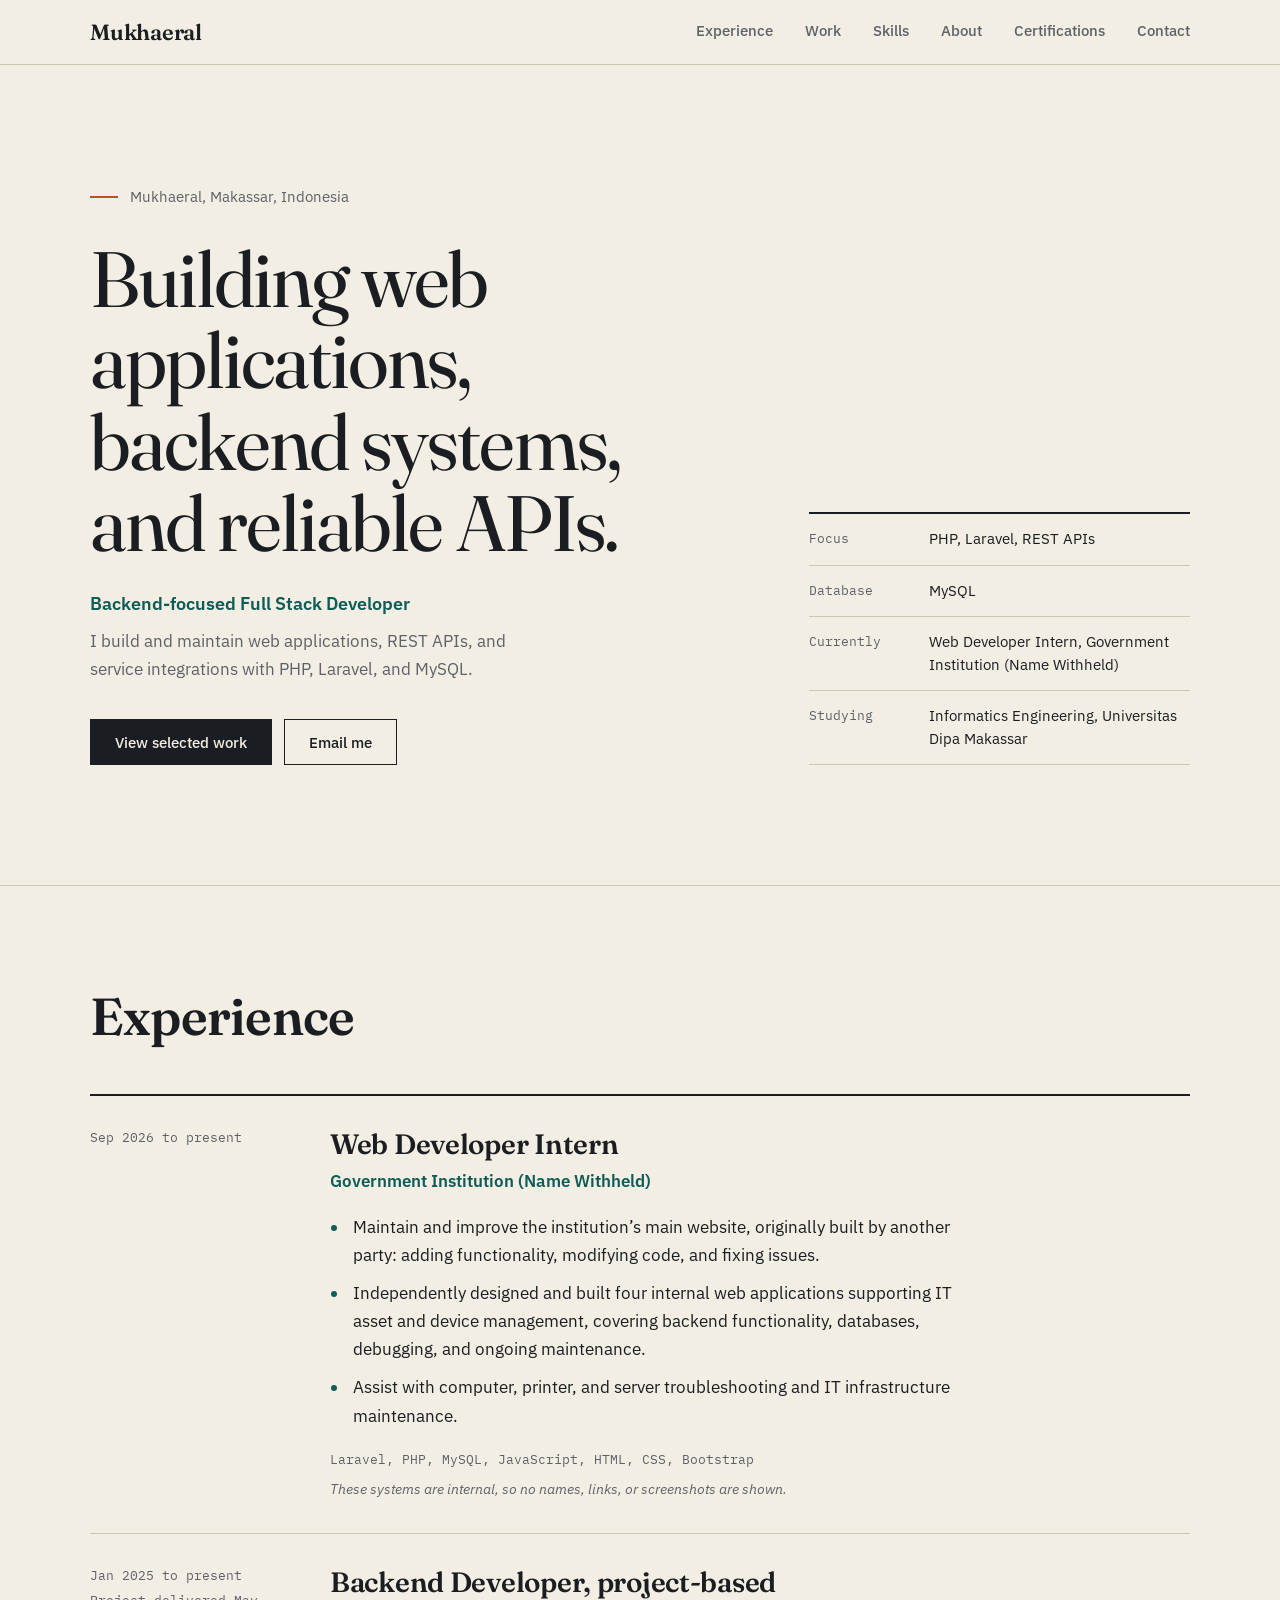
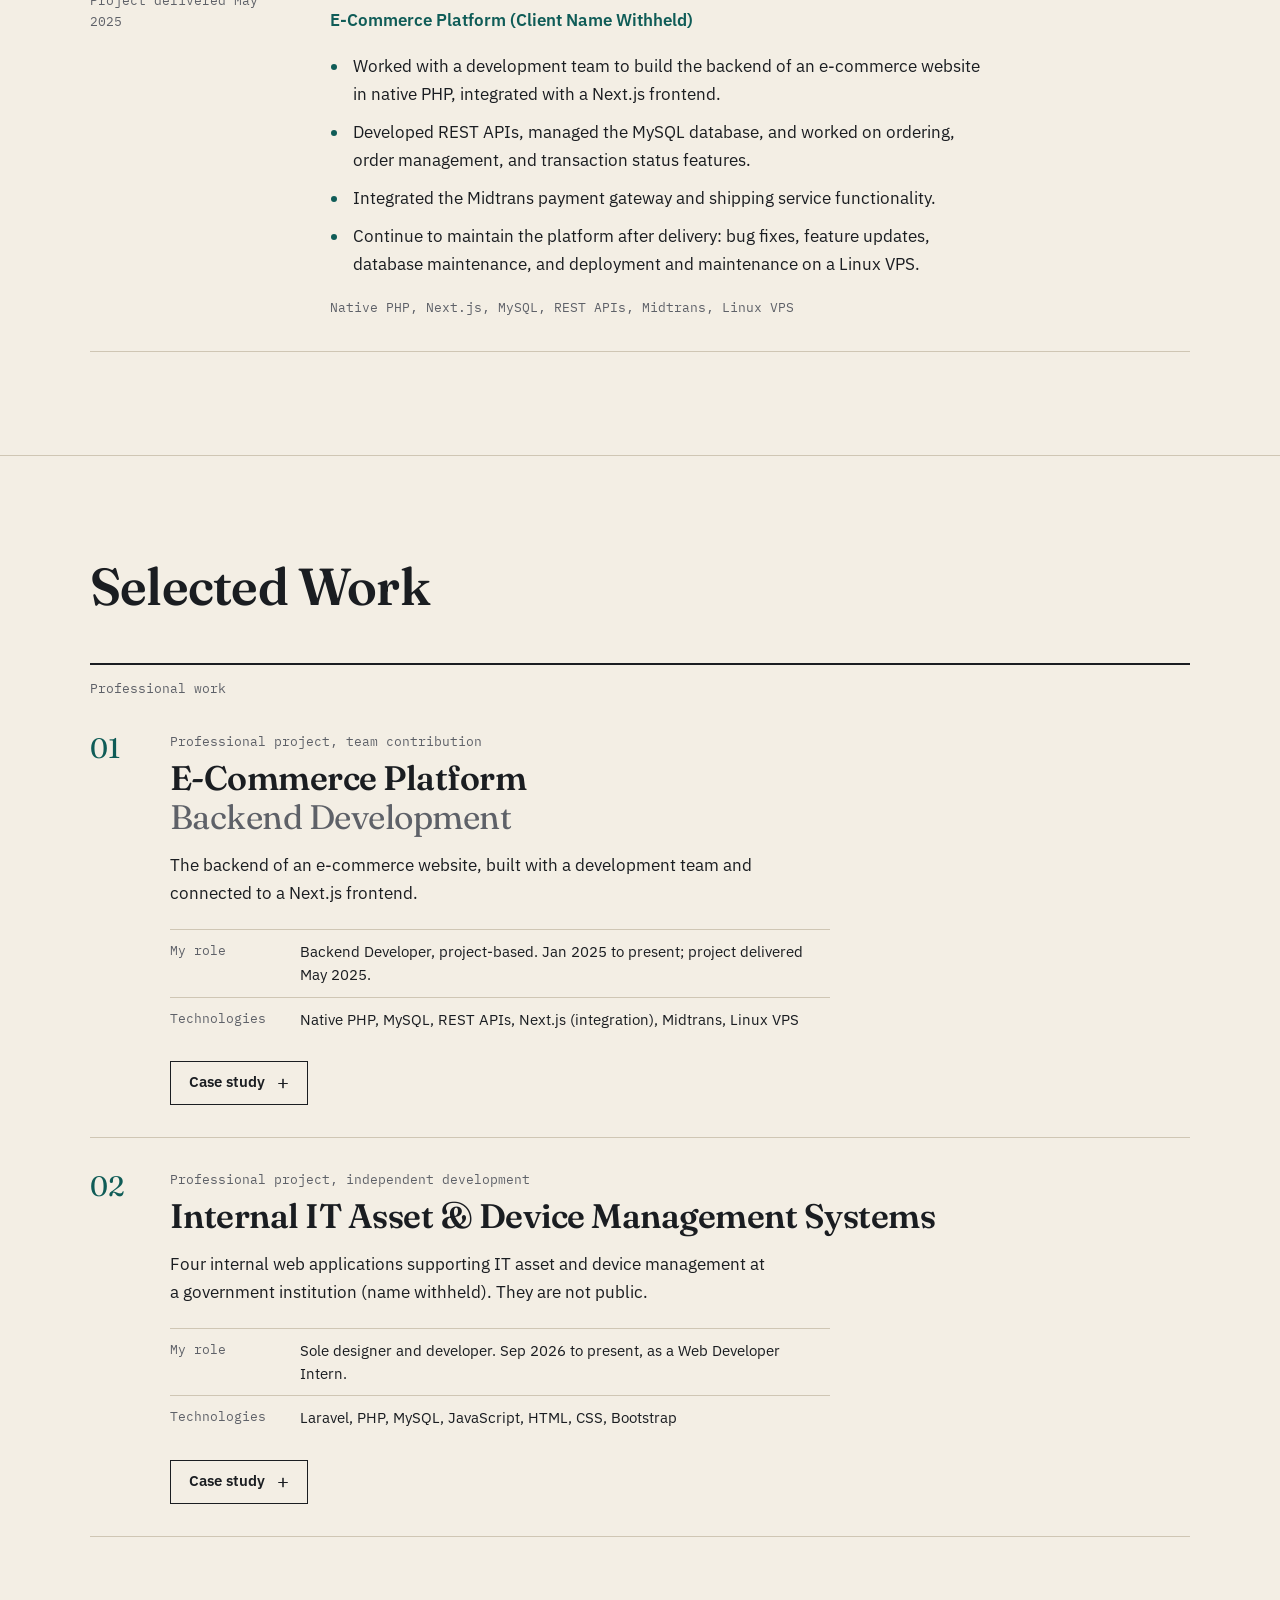
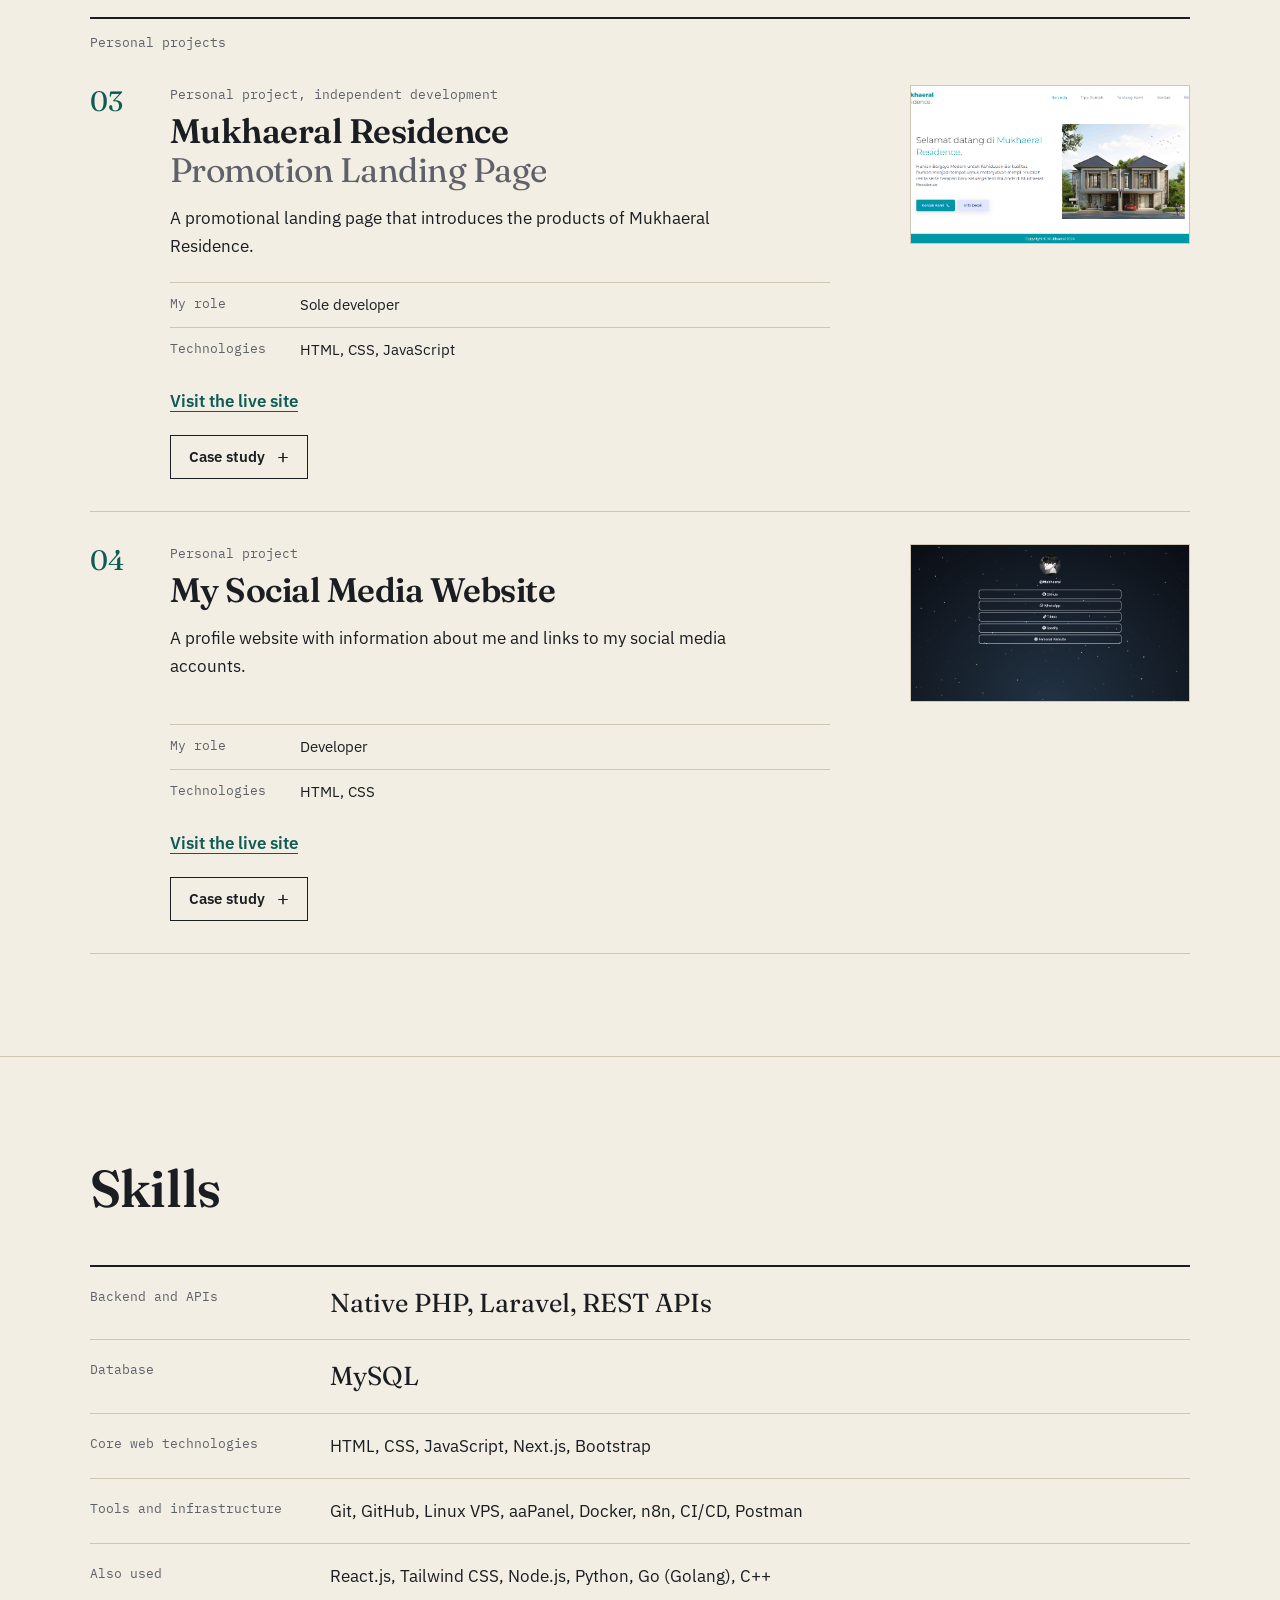
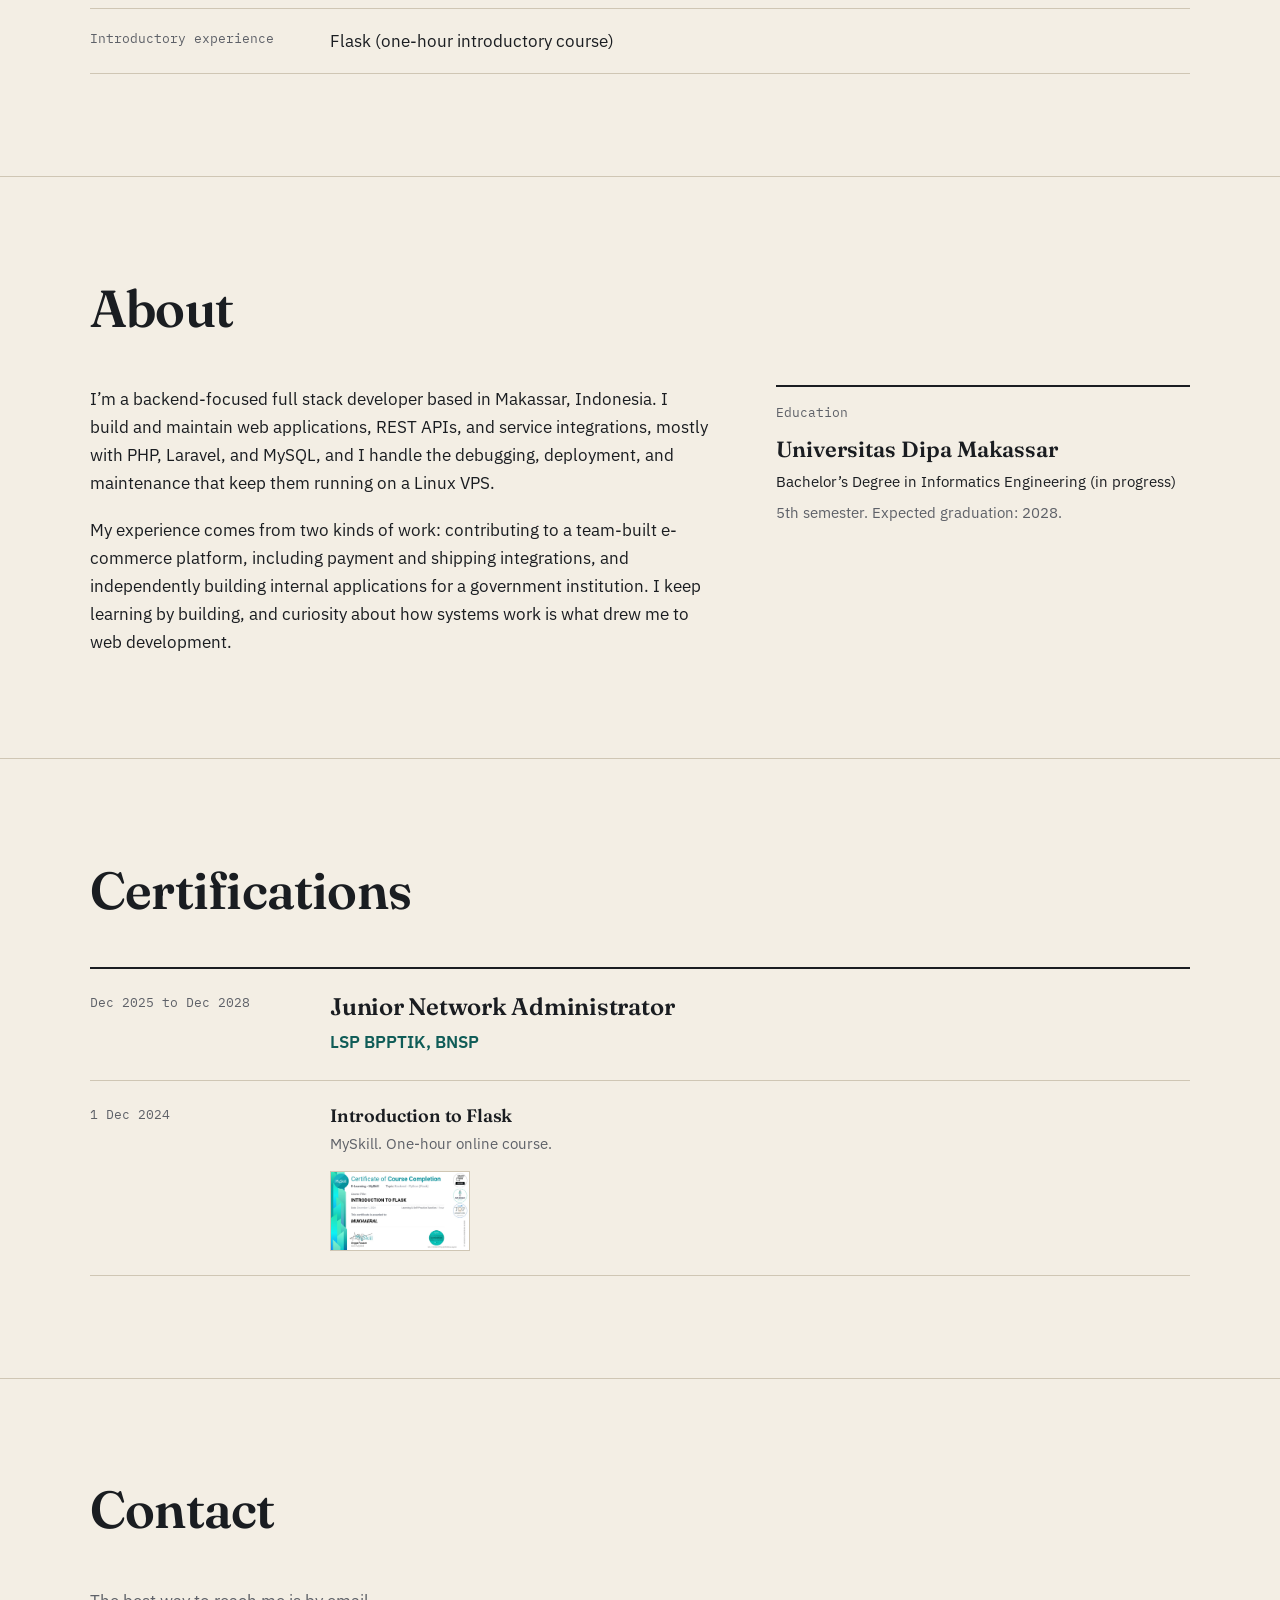
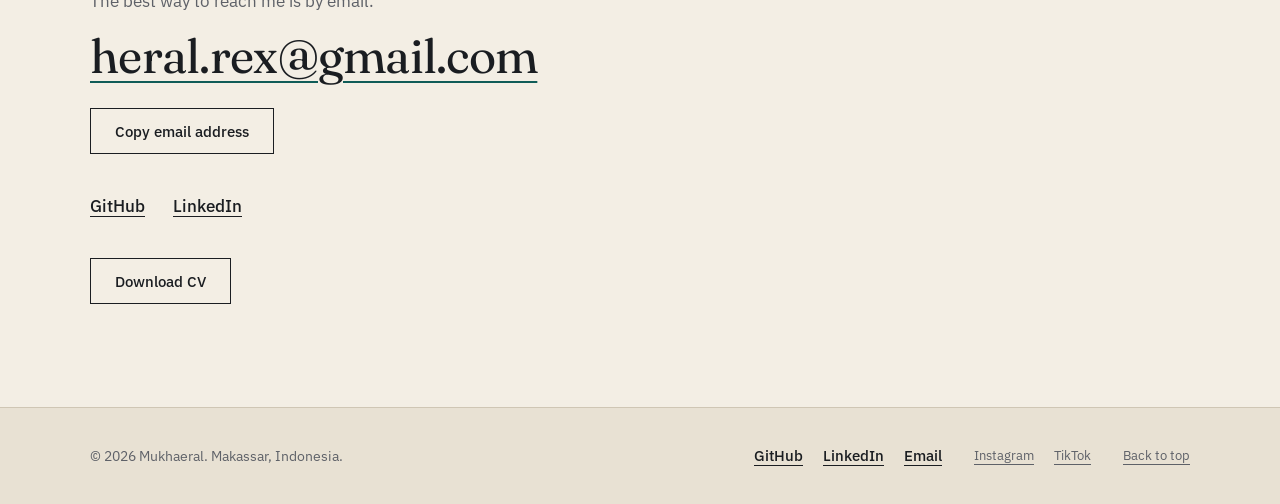
==== commit 00c08563: "tambahan" ====
--- a/index.html
+++ b/index.html
@@ -418,7 +418,7 @@
                     <li><a href="https://www.linkedin.com/in/heral-4009b130b/" target="_blank" rel="noopener">LinkedIn</a></li>
                 </ul>
                 <!-- Download CV button: hidden until an approved public CV is available -->
-                <a class="btn cv-btn" id="cv-download" hidden>Download CV</a>
+                <a class="btn cv-btn" id="cv-download">Download CV</a>
             </div>
         </section>
         <!-- CONTACT -->
